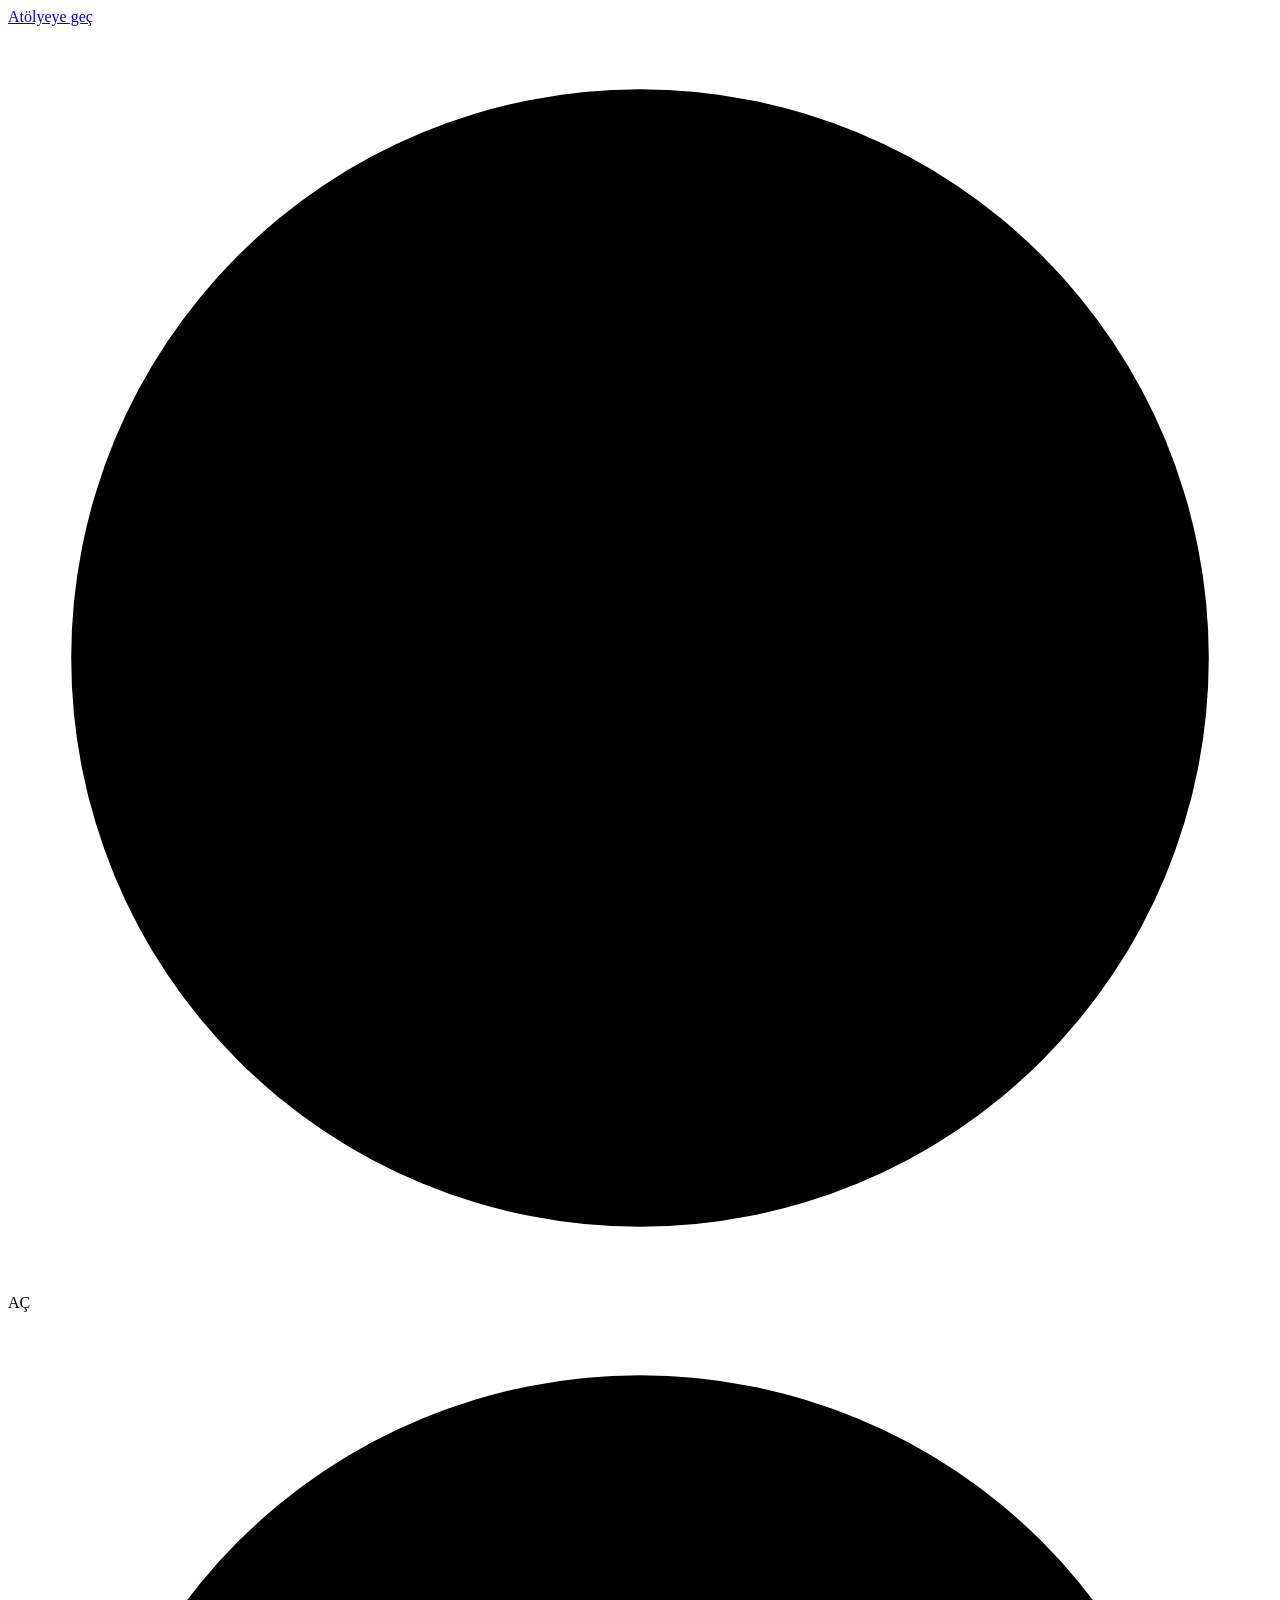
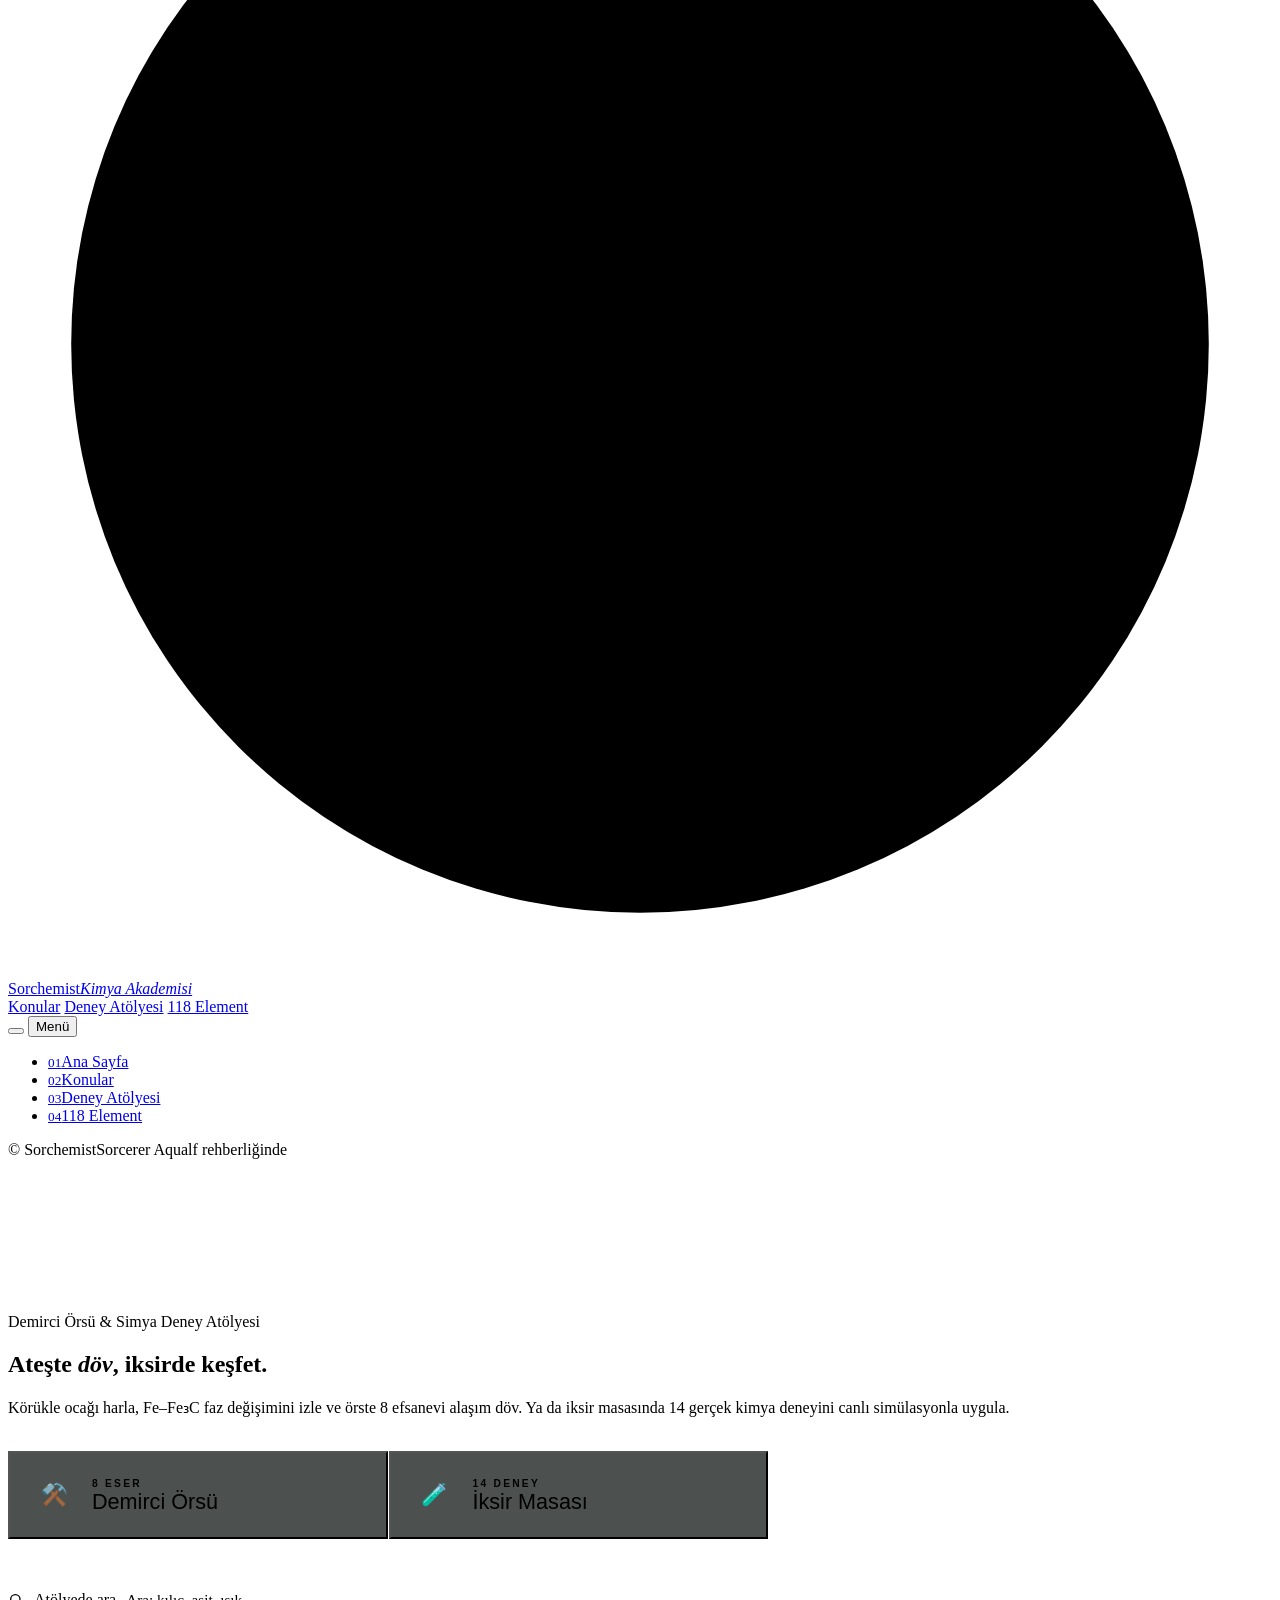
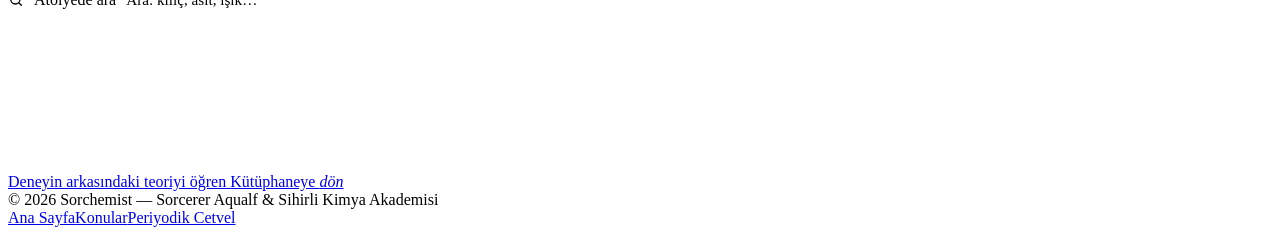
==== deneyler.html @ 9380e12f "Sinematik yeni tasarım: sayfalar ve README" ====
<!DOCTYPE html>
<html lang="tr">
<head>
  <meta charset="UTF-8">
  <meta name="viewport" content="width=device-width, initial-scale=1.0, viewport-fit=cover">
  <title>Demirci Örsü & Simya Deney Atölyesi | Sorchemist</title>
  <meta name="description" content="Körükle ocağı harla, örste 8 efsanevi alaşım döv ve simya iksir masasında 14 gerçek kimya deneyini canlı simülasyonla uygula. Sorcerer Aqualf rehberliğinde.">
  <link rel="canonical" href="https://www.sorchemist.com/deneyler.html">
  <meta name="theme-color" content="#070d0b">
  <meta property="og:type" content="website">
  <meta property="og:locale" content="tr_TR">
  <meta property="og:site_name" content="Sorchemist">
  <meta property="og:title" content="Demirci Örsü & Simya Deney Atölyesi | Sorchemist">
  <meta property="og:description" content="8 alaşım reçetesi ve 14 gerçek kimya deneyi, canlı simülasyonla.">
  <meta property="og:url" content="https://www.sorchemist.com/deneyler.html">
  <meta property="og:image" content="https://www.sorchemist.com/Aqualf1.jpg">
  <meta name="twitter:card" content="summary_large_image">
  <link rel="icon" href="data:image/svg+xml,<svg xmlns='http://www.w3.org/2000/svg' viewBox='0 0 100 100'><circle cx='50' cy='50' r='44' fill='none' stroke='%23f6c86a' stroke-width='6'/><path d='M50 14 L84 70 H16 Z' fill='none' stroke='%23f6c86a' stroke-width='6'/><circle cx='50' cy='52' r='9' fill='%23f6c86a'/></svg>">
  <link rel="preconnect" href="https://fonts.googleapis.com">
  <link rel="preconnect" href="https://fonts.gstatic.com" crossorigin>
  <link href="https://fonts.googleapis.com/css2?family=Cinzel:wght@500;600;700;800&family=Cormorant+Garamond:ital,wght@0,400;0,500;0,600;1,400;1,500&family=Plus+Jakarta+Sans:wght@400;500;600;700;800&family=JetBrains+Mono:wght@500;600&display=swap" rel="stylesheet">
  <link rel="stylesheet" href="assets/sorchemist.css">
  <style>
    /* ---------- İstasyon seçimi ---------- */
    .stations { display: grid; grid-template-columns: 1fr 1fr; gap: 1px; margin-top: 34px; max-width: 760px; background: var(--line); border: 1px solid var(--line); }
    .station-btn { --accent: var(--ember); display: grid; grid-template-columns: 48px 1fr; gap: 14px; align-items: center; text-align: left; padding: 18px 20px; background: rgba(7,13,11,.72); backdrop-filter: blur(6px); transition: background .4s; }
    .station-btn .ic { width: 48px; height: 48px; border-radius: 50%; display: grid; place-items: center; font-size: 1.35rem; border: 1px solid var(--line-2); transition: border-color .4s, box-shadow .4s; }
    .station-btn b { display: block; font-family: var(--ff-serif); font-weight: 500; font-size: 1.35rem; line-height: 1.1; }
    .station-btn span.sub { font-size: .64rem; font-weight: 700; letter-spacing: .22em; text-transform: uppercase; color: var(--ink-3); }
    .station-btn:hover { background: rgba(20,28,24,.85); }
    .station-btn[aria-selected="true"] { background: color-mix(in srgb, var(--accent) 14%, rgba(7,13,11,.85)); }
    .station-btn[aria-selected="true"] .ic { border-color: var(--accent); box-shadow: 0 0 24px -4px var(--accent); }

    /* ---------- Atölye düzeni ---------- */
    .work { display: grid; grid-template-columns: 320px 1fr; gap: clamp(24px, 3.4vw, 56px); align-items: start; padding-top: 40px; padding-bottom: clamp(80px, 10vw, 140px); }
    .w-side { position: sticky; top: 96px; max-height: calc(100vh - 120px); display: flex; flex-direction: column; }
    .side-search { display: flex; align-items: center; gap: 10px; border-bottom: 1px solid var(--line-2); margin-bottom: 16px; }
    .side-search:focus-within { border-color: var(--gold); }
    .side-search svg { width: 16px; height: 16px; color: var(--gold); flex: none; }
    .side-search input { flex: 1; min-width: 0; background: transparent; border: 0; padding: 12px 0; color: var(--ink-1); font: inherit; font-size: .95rem; }
    .side-search input::placeholder { color: var(--ink-3); }
    .side-search input:focus { outline: none; }
    .side-head { display: flex; justify-content: space-between; align-items: baseline; margin-bottom: 8px; }
    .item-list { list-style: none; margin: 0; padding: 0 6px 0 0; overflow-y: auto; scrollbar-width: thin; scrollbar-color: #3a2a20 transparent; }
    .item-btn { --accent: var(--ember); width: 100%; display: grid; grid-template-columns: 34px 1fr; gap: 12px; text-align: left; padding: 13px 8px 13px 4px; border-bottom: 1px solid var(--line); transition: padding .4s var(--ease), background .3s; }
    .item-btn .ic { font-size: 1.25rem; line-height: 1.3; text-align: center; }
    .item-btn .tt { display: block; font-weight: 600; font-size: .9rem; line-height: 1.35; color: var(--ink-2); transition: color .3s; }
    .item-btn .st { display: block; margin-top: 3px; font-size: .74rem; line-height: 1.4; color: var(--ink-3); }
    .item-btn .gr { font-family: var(--ff-mono); font-size: .64rem; color: var(--accent); letter-spacing: .08em; }
    .item-btn:hover { padding-left: 12px; }
    .item-btn:hover .tt { color: var(--ink-1); }
    .item-btn[aria-current="true"] { padding-left: 12px; background: linear-gradient(90deg, color-mix(in srgb, var(--accent) 13%, transparent), transparent); box-shadow: inset 2px 0 0 var(--accent); }
    .item-btn[aria-current="true"] .tt { color: var(--ink-1); }
    .empty { color: var(--ink-3); font-size: .9rem; padding: 14px 4px; }

    /* ---------- Sahne ---------- */
    .stage { --accent: var(--ember); min-width: 0; }
    .stage.swap > * { animation: stageIn .8s var(--ease) both; }
    .stage.swap > *:nth-child(2) { animation-delay: .06s; } .stage.swap > *:nth-child(3) { animation-delay: .12s; }
    @keyframes stageIn { from { opacity: 0; transform: translateY(20px); } to { opacity: 1; transform: none; } }
    .s-head { display: flex; flex-wrap: wrap; justify-content: space-between; align-items: end; gap: 16px 24px; padding-bottom: 20px; border-bottom: 1px solid var(--line); }
    .s-head h2 { font-family: var(--ff-serif); font-weight: 500; font-size: clamp(1.9rem, 3.4vw, 2.9rem); line-height: 1.04; margin: 8px 0 0; }
    .s-head p { margin: 8px 0 0; color: var(--ink-2); font-size: .95rem; }
    .gauges { display: flex; flex-wrap: wrap; gap: 8px; }
    .gauge { padding: 8px 12px; border: 1px solid var(--line); font-family: var(--ff-mono); font-size: .76rem; color: var(--ink-2); white-space: nowrap; }
    .gauge b { color: var(--ink-1); font-weight: 600; }
    .gauge.hot { border-color: rgba(251,146,60,.5); color: #fed7aa; }
    .canvas-wrap { position: relative; margin-top: 22px; border: 1px solid var(--line); background: #060a08; overflow: hidden; }
    .canvas-wrap canvas { display: block; width: 100%; height: auto; touch-action: manipulation; }
    .canvas-hint { position: absolute; left: 14px; bottom: 12px; font-size: .62rem; font-weight: 700; letter-spacing: .2em; text-transform: uppercase; color: rgba(243,234,214,.45); pointer-events: none; }
    .kbd { display: inline-block; min-width: 20px; padding: 1px 6px; margin: 0 2px; border: 1px solid rgba(243,234,214,.3); font-family: var(--ff-mono); font-size: .62rem; text-align: center; }
    .progress { margin-top: 16px; }
    .progress-top { display: flex; justify-content: space-between; gap: 16px; font-size: .9rem; color: var(--ink-2); }
    .progress-top .msg.warn { color: #fdba74; } .progress-top .msg.ok { color: #86efac; }
    .progress-top b { font-family: var(--ff-mono); color: var(--ink-1); }
    .bar { position: relative; height: 3px; margin-top: 10px; background: var(--line); overflow: hidden; }
    .bar i { position: absolute; inset: 0 auto 0 0; width: 0; background: linear-gradient(90deg, #b45309, #fb923c, #fde68a); box-shadow: 0 0 12px #fb923c; transition: width .4s var(--ease); }
    .controls { display: grid; grid-template-columns: repeat(4, 1fr); gap: 10px; margin-top: 20px; }
    .controls .btn { padding: 15px 12px; }
    .ctrl-btn { --c: var(--ember); }
    .sliders { display: grid; grid-template-columns: repeat(3, 1fr); gap: 18px 28px; margin-top: 20px; padding: 18px 20px; border: 1px solid var(--line); }
    .slider-top { display: flex; justify-content: space-between; font-size: .72rem; font-weight: 700; letter-spacing: .14em; text-transform: uppercase; color: var(--ink-3); margin-bottom: 6px; }
    .slider-top b { font-family: var(--ff-mono); letter-spacing: 0; color: var(--ink-1); }
    .lab-actions { display: flex; flex-wrap: wrap; gap: 8px; }

    /* ---------- Bilgi paneli ---------- */
    .info { display: grid; grid-template-columns: 1.25fr .75fr; gap: 20px; margin-top: 28px; }
    .info-main { padding: clamp(22px, 3vw, 34px); }
    .info-main .formula { color: #fde9b8; background: #1c1209; border-color: rgba(160,106,53,.5); }
    .info-main h3 { margin: 22px 0 6px; font-size: .7rem; font-weight: 800; letter-spacing: .22em; text-transform: uppercase; color: #8a4b13; }
    .info-main p { margin: 0; line-height: 1.7; }
    .info-side { display: flex; flex-direction: column; gap: 14px; }
    .specs { margin: 0; padding: 20px; border: 1px solid var(--line); display: grid; gap: 12px; font-size: .86rem; }
    .specs div { display: grid; gap: 2px; padding-bottom: 10px; border-bottom: 1px dashed var(--line); }
    .specs div:last-child { border-bottom: 0; padding-bottom: 0; }
    .specs dt { font-size: .62rem; font-weight: 700; letter-spacing: .2em; text-transform: uppercase; color: var(--ink-3); }
    .specs dd { margin: 0; color: var(--ink-1); }
    .aqualf-say { display: grid; grid-template-columns: 52px 1fr; gap: 14px; padding: 18px; border: 1px solid rgba(125,211,252,.35); background: linear-gradient(135deg, rgba(14,70,90,.35), rgba(7,13,11,.4)); }
    .aqualf-say img { width: 52px; height: 52px; border-radius: 50%; object-fit: cover; border: 1px solid var(--sky); background: #0f2a33; }
    .aqualf-say .label { color: var(--sky); }
    .aqualf-say p { margin: 6px 0 0; font-family: var(--ff-serif); font-size: 1.12rem; line-height: 1.4; }
    .safety { padding: 16px 18px; border: 1px solid rgba(248,113,113,.35); background: rgba(127,29,29,.12); font-size: .86rem; color: #fecaca; }
    .safety b { display: block; font-size: .62rem; letter-spacing: .2em; text-transform: uppercase; color: #fca5a5; margin-bottom: 4px; }
    .unit-link { display: flex; justify-content: space-between; align-items: center; gap: 12px; padding: 16px 18px; border: 1px solid var(--line); font-size: .86rem; transition: border-color .3s; }
    .unit-link:hover { border-color: var(--gold); }

    @media (max-width: 1100px) {
      .work { grid-template-columns: 1fr; padding-top: 24px; }
      .w-side { position: static; max-height: none; }
      .item-list { max-height: 340px; }
      .info { grid-template-columns: 1fr; }
    }
    @media (max-width: 680px) {
      .stations { grid-template-columns: 1fr; }
      .controls { grid-template-columns: 1fr 1fr; }
      .sliders { grid-template-columns: 1fr; }
      .canvas-hint { display: none; }
    }
  </style>
</head>
<body>
  <a href="#atolye" class="skip-link">Atölyeye geç</a>
  <div class="curtain" aria-hidden="true"><svg viewBox="0 0 40 40"><circle cx="20" cy="20" r="18"/><path d="M20 5 L34 29 H6 Z"/></svg></div>
  <div class="cursor" aria-hidden="true"><span>AÇ</span></div>
  <div class="cursor-dot" aria-hidden="true"></div>

  <header class="topbar" id="topbar">
    <a href="index.html" class="brand" aria-label="Sorchemist ana sayfa" data-magnetic>
      <svg viewBox="0 0 40 40" aria-hidden="true"><circle cx="20" cy="20" r="18"/><path d="M20 5 L34 29 H6 Z"/><circle class="dot" cx="20" cy="21" r="3"/></svg>
      <span class="brand-txt">Sorchemist<em>Kimya Akademisi</em></span>
    </a>
    <nav class="top-nav" aria-label="Hızlı bağlantılar">
      <a href="konular.html">Konular</a>
      <a href="deneyler.html" aria-current="page">Deney Atölyesi</a>
      <a href="index.html#periyodik-tablo">118 Element</a>
    </nav>
    <div class="top-actions">
      <button class="sound-btn" id="sound-btn" type="button" aria-pressed="false" aria-label="Ortam sesini aç" data-magnetic><span class="bars" aria-hidden="true"><i></i><i></i><i></i><i></i></span></button>
      <button class="menu-btn" id="menu-btn" type="button" aria-expanded="false" aria-controls="menu" data-magnetic>Menü</button>
    </div>
  </header>

  <nav class="menu" id="menu" aria-label="Ana menü">
    <ul>
      <li><a href="index.html"><small>01</small>Ana Sayfa</a></li>
      <li><a href="konular.html"><small>02</small>Konular</a></li>
      <li><a href="deneyler.html" aria-current="page"><small>03</small>Deney Atölyesi</a></li>
      <li><a href="index.html#periyodik-tablo"><small>04</small>118 Element</a></li>
    </ul>
    <div class="menu-foot"><span>© Sorchemist</span><span>Sorcerer Aqualf rehberliğinde</span></div>
  </nav>

  <main>
    <section class="page-hero" aria-label="Deney Atölyesi">
      <canvas id="scene" aria-hidden="true"></canvas>
      <div class="scene-fallback" aria-hidden="true"></div>
      <div class="shade"></div>
      <div class="inner">
        <div class="wrap" id="hero-content">
          <span class="label gold">Demirci Örsü &amp; Simya Deney Atölyesi</span>
          <h1 class="h1">
            <span class="line"><span>Ateşte <em>döv</em>,</span></span>
            <span class="line"><span>iksirde keşfet.</span></span>
          </h1>
          <p class="hero-sub">Körükle ocağı harla, Fe–Fe₃C faz değişimini izle ve örste 8 efsanevi alaşım döv. Ya da iksir masasında 14 gerçek kimya deneyini canlı simülasyonla uygula.</p>
          <div class="hero-tools">
            <div class="stations" role="tablist" aria-label="İstasyon seç">
              <button class="station-btn" id="st-forge" role="tab" type="button" style="--accent:#fb923c" aria-controls="atolye"><span class="ic" aria-hidden="true">⚒️</span><span><span class="sub">8 eser</span><b>Demirci Örsü</b></span></button>
              <button class="station-btn" id="st-lab" role="tab" type="button" style="--accent:#38bdf8" aria-controls="atolye"><span class="ic" aria-hidden="true">🧪</span><span><span class="sub">14 deney</span><b>İksir Masası</b></span></button>
            </div>
          </div>
        </div>
      </div>
    </section>

    <div class="wrap work" id="atolye">
      <aside class="w-side" aria-label="Liste">
        <label class="side-search">
          <svg viewBox="0 0 24 24" fill="none" stroke="currentColor" stroke-width="2" stroke-linecap="round" aria-hidden="true"><circle cx="11" cy="11" r="7"/><path d="m20 20-3.5-3.5"/></svg>
          <span class="sr-only">Atölyede ara</span>
          <input type="search" id="item-search" placeholder="Ara: kılıç, asit, ışık…" autocomplete="off">
        </label>
        <div class="side-head"><span class="label gold" id="list-title"></span><span class="label" id="list-count"></span></div>
        <ul class="item-list" id="item-list"></ul>
      </aside>
      <section class="stage" id="stage" aria-live="polite"></section>
    </div>
  </main>

  <footer class="footer">
    <div class="wrap">
      <a href="konular.html" class="footer-cta" data-cursor="AÇ">
        <span class="label gold">Deneyin arkasındaki teoriyi öğren</span>
        <span class="big-link">Kütüphaneye <em>dön</em></span>
      </a>
      <div class="footer-row">
        <span>© <span id="year">2026</span> Sorchemist — Sorcerer Aqualf &amp; Sihirli Kimya Akademisi</span>
        <nav aria-label="Alt menü"><a href="index.html">Ana Sayfa</a><a href="konular.html">Konular</a><a href="index.html#periyodik-tablo">Periyodik Cetvel</a></nav>
      </div>
    </div>
  </footer>

  <script src="assets/sorchemist.js"></script>
  <script src="assets/scene.js"></script>
  <script src="data/deneyler.js"></script>
  <script>
  (() => {
    "use strict";
    const { $, $$, chem, escapeHTML: esc, trLower, Sound, clamp, lerp } = SC;
    const FORGE = window.SC_FORGE, LAB = window.SC_LAB;
    const TAU = Math.PI * 2;

    SC.createScene($("#scene"), { mode: "forge", autoReveal: true, startTime: 80 });
    SC.heroParallax($("#hero-content"));
    setTimeout(() => document.body.classList.add("entered"), 200);

    /* ======================= DURUM ======================= */
    const S = {
      station: "forge", forgeIdx: 0, labIdx: 0, query: "",
      // örs
      temp: 750, strikes: 0, quenched: false, warn: "", warnType: "", hammer: -.45, bellows: 1, shake: 0,
      sparks: [], embers: [], steam: [],
      // laboratuvar
      ml: 38, rpm: 600, labTemp: 25, catalyst: true, drops: [], bubbles: [], mols: [], flashes: [], particles: [], stirAngle: 0, sodiumX: 245, sodiumV: 2.4,
      time: 0
    };
    const ADDITIVE = { "forge-damascus": ["C", "#1f2937", "i"], "forge-stainless": ["Cr", "#a5b4fc", "s"], "forge-bronze": ["Sn", "#cbd5e1", "s"], "forge-thermite": ["Al₂O₃", "#e5e7eb", "i"], "forge-titanium": ["V", "#c4b5fd", "s"], "forge-alchemist-brass": ["Zn", "#94a3b8", "s"], "forge-meteorite": ["Ni", "#86efac", "s"], "forge-case-hardened": ["C", "#1f2937", "i"] };
    const QUENCH = { water: ["#38bdf8", "Suya daldır"], oil: ["#d97706", "Yağa daldır"], air: ["#94a3b8", "Havada soğut"] };

    /* ======================= LİSTE ======================= */
    function renderList() {
      const list = $("#item-list"), q = trLower(S.query);
      const forge = S.station === "forge";
      const src = forge ? FORGE : LAB;
      $("#list-title").textContent = forge ? "Alaşım reçeteleri" : "Kimya deneyleri";
      const items = src.map((it, i) => ({ it, i })).filter(({ it }) => !q || trLower(JSON.stringify(it)).includes(q));
      $("#list-count").textContent = items.length + (forge ? " eser" : " deney");
      list.innerHTML = items.length ? "" : '<li class="empty">“' + esc(S.query) + '” için sonuç yok.</li>';
      items.forEach(({ it, i }) => {
        const li = document.createElement("li"), b = document.createElement("button");
        b.type = "button"; b.className = "item-btn"; b.dataset.spot = ""; b.dataset.nosound = "";
        b.style.setProperty("--accent", forge ? "#fb923c" : it.glowHex);
        if (i === (forge ? S.forgeIdx : S.labIdx)) b.setAttribute("aria-current", "true");
        b.innerHTML = forge
          ? '<span class="ic" aria-hidden="true">' + it.artifactIcon + '</span><span><span class="tt">' + chem(it.name) + '</span><span class="st">' + chem(it.primaryMetal + " + " + it.additive) + '</span><span class="gr">' + it.optimalTempC + "°C · " + it.hardnessHRC + " HRC</span></span>"
          : '<span class="ic" aria-hidden="true" style="color:' + it.glowHex + '">●</span><span><span class="tt">' + chem(it.title.replace(/^\d+\.\s*/, "")) + '</span><span class="st">' + chem(it.subtitle) + '</span><span class="gr">' + it.grade + ". sınıf · " + esc(it.categoryLabel.replace(/\s*\(.*\)$/, "")) + "</span></span>";
        b.addEventListener("click", () => { select(S.station, i, true); if (innerWidth <= 1100) $("#stage").scrollIntoView({ behavior: "smooth" }); });
        li.appendChild(b); list.appendChild(li);
      });
    }

    /* ======================= SEÇİM ======================= */
    let canvas = null, ctx = null, W = 860, H = 400;
    function select(station, idx, push) {
      S.station = station;
      if (station === "forge") { S.forgeIdx = idx; resetForge(); } else { S.labIdx = idx; resetLab(); }
      $$(".station-btn").forEach((b) => b.setAttribute("aria-selected", String(b.id === "st-" + station)));
      renderList(); renderStage();
      const id = (station === "forge" ? FORGE[idx] : LAB[idx]).id;
      const url = new URL(location.href); url.searchParams.set("deney", id);
      history[push ? "pushState" : "replaceState"]({ station, idx }, "", url);
    }
    addEventListener("popstate", (e) => { if (e.state) select(e.state.station, e.state.idx); });

    function resetForge() { Object.assign(S, { temp: 750, strikes: 0, quenched: false, warn: "", warnType: "", sparks: [], embers: [], steam: [] }); }
    function resetLab() {
      Object.assign(S, { ml: 38, drops: [], bubbles: [], flashes: [], particles: [], sodiumX: 245 });
      const e = LAB[S.labIdx];
      S.mols = Array.from({ length: 18 }, (_, i) => ({ x: 545 + Math.random() * 280, y: 56 + Math.random() * 100, vx: (Math.random() - .5) * 2.2, vy: (Math.random() - .5) * 2.2, done: false, c: i % 2 ? "#38bdf8" : e.liquidColorStart }));
    }

    /* ======================= SAHNE HTML ======================= */
    function renderStage() {
      const st = $("#stage");
      st.classList.remove("swap"); void st.offsetWidth; st.classList.add("swap");
      if (S.station === "forge") {
        const r = FORGE[S.forgeIdx], q = QUENCH[r.quenchMedium] || QUENCH.water, add = ADDITIVE[r.id] || ["X", "#999", "i"];
        st.style.setProperty("--accent", "#fb923c");
        st.innerHTML =
          '<div class="s-head"><div><span class="label gold">Demirci Örsü · ' + r.gradeLink + '. sınıf bağlantısı</span><h2>' + r.artifactIcon + " " + chem(r.name) + "</h2><p>" + chem(r.subtitle) + "</p></div>" +
          '<div class="gauges"><span class="gauge" id="g-temp">🔥 <b>750°C</b> / ' + r.optimalTempC + '°C</span><span class="gauge" id="g-str">🔨 <b>0</b> / ' + r.requiredStrikes + '</span><span class="gauge">💎 <b>' + r.hardnessHRC + "</b> HRC</span></div></div>" +
          '<div class="canvas-wrap"><canvas id="sim" width="860" height="400" data-cursor="VUR" aria-label="Demirci ocağı simülasyonu: tıklayarak çekiç vurun"></canvas><span class="canvas-hint"><span class="kbd">B</span> körük · <span class="kbd">H</span> çekiç · <span class="kbd">Q</span> su ver · <span class="kbd">R</span> sıfırla</span></div>' +
          '<div class="progress"><div class="progress-top"><span class="msg" id="f-msg"></span><b id="f-pct">0%</b></div><div class="bar"><i id="f-bar"></i></div></div>' +
          '<div class="controls"><button class="btn btn-gold" id="b-bellows" type="button" data-magnetic=".5">🌬️ Körükle</button><button class="btn" id="b-hammer" type="button" data-magnetic=".5">⚒️ Çekiç vur</button><button class="btn" id="b-quench" type="button" data-magnetic=".5">💧 ' + q[1] + '</button><button class="btn" id="b-reset" type="button" data-magnetic=".5">↺ Sıfırla</button></div>' +
          '<div class="info"><div class="info-main parchment"><div class="formula">⚗️ ' + chem(r.equation) + "</div><h3>Metalürji sırrı</h3><p>" + chem(r.parchmentLore) + "</p><h3>Kimyasal açıklama</h3><p>" + chem(r.chemistryExplanation) + "</p></div>" +
          '<div class="info-side"><dl class="specs"><div><dt>Ana metal</dt><dd>' + chem(r.primaryMetal) + "</dd></div><div><dt>Katkı</dt><dd>" + chem(r.additive) + "</dd></div><div><dt>Kristal yapı</dt><dd>" + chem(r.crystalStructure) + "</dd></div><div><dt>Su verme</dt><dd>" + chem(r.quenchLabel) + "</dd></div></dl>" +
          aqualf(r.aqualfReaction) + '<a class="unit-link" href="konular.html?sinif=' + r.gradeLink + '" data-cursor="AÇ"><span>' + r.gradeLink + ". sınıf konularına git</span><span>→</span></a></div></div>";
        $("#b-bellows").addEventListener("click", bellows);
        $("#b-hammer").addEventListener("click", hammer);
        $("#b-quench").addEventListener("click", quench);
        $("#b-reset").addEventListener("click", () => { resetForge(); updateForgeUI(); Sound.tick(); });
      } else {
        const e = LAB[S.labIdx];
        st.style.setProperty("--accent", e.glowHex);
        st.innerHTML =
          '<div class="s-head"><div><span class="label" style="color:' + e.glowHex + '">' + esc(e.categoryLabel) + " · " + e.grade + ". sınıf</span><h2>" + chem(e.title.replace(/^\d+\.\s*/, "")) + "</h2><p>" + chem(e.subtitle) + "</p></div>" +
          '<div class="lab-actions"><button class="btn btn-gold btn-sm" id="b-drop" type="button" data-magnetic=".5">💧 Damlat +8 mL</button><button class="btn btn-sm ctrl-btn" id="b-cat" type="button" style="--c:#34d399" aria-pressed="' + S.catalyst + '">⚡ Katalizör</button><button class="btn btn-sm ctrl-btn" id="b-heat" type="button" style="--c:#fb923c" aria-pressed="' + (S.labTemp > 25) + '">🔥 Bunsen</button></div></div>' +
          '<div class="canvas-wrap"><canvas id="sim" width="860" height="400" data-cursor="DAMLAT" aria-label="Deney simülasyonu: tıklayarak reaktif damlatın"></canvas><span class="canvas-hint"><span class="kbd">D</span> damlat · <span class="kbd">C</span> katalizör · fareyle sıvıyı eğ</span></div>' +
          '<div class="sliders">' + slider("ml", "Büret hacmi", 0, 50, 1, S.ml, " mL", "#38bdf8") + slider("rpm", "Karıştırıcı", 0, 1200, 100, S.rpm, " RPM", "#34d399") + slider("temp", "Bunsen sıcaklığı", 25, 100, 5, S.labTemp, "°C", "#fb923c") + "</div>" +
          '<div class="info"><div class="info-main parchment"><div class="formula">⚗️ ' + chem(e.formula) + "</div><h3>Bilimsel gözlem</h3><p>" + chem(e.observation) + "</p><h3>Gerçek hayat senaryosu</h3><p>" + chem(e.realLifeScenario) + "</p></div>" +
          '<div class="info-side"><dl class="specs"><div><dt>Reaktif A</dt><dd>' + chem(e.reagentA) + "</dd></div><div><dt>Reaktif B</dt><dd>" + chem(e.reagentB) + "</dd></div><div><dt>Koşul / katalizör</dt><dd>" + chem(e.catalystOrCondition) + "</dd></div><div><dt>Entalpi</dt><dd>" + chem(e.deltaH) + "</dd></div><div><dt>pH</dt><dd>" + chem(e.pHResult) + "</dd></div></dl>" +
          '<div class="safety"><b>🛡️ Güvenlik notu</b>' + chem(e.safetyNote) + "</div>" + aqualf(e.aqualfSpeech) +
          '<a class="unit-link" href="konular.html?sinif=' + e.grade + '" data-cursor="AÇ"><span>' + e.grade + ". sınıf konularına git</span><span>→</span></a></div></div>";
        $("#b-drop").addEventListener("click", drop);
        $("#b-cat").addEventListener("click", toggleCat);
        $("#b-heat").addEventListener("click", () => { setLabTemp(S.labTemp > 25 ? 25 : 85); });
        bindSlider("ml", (v) => (S.ml = v), " mL");
        bindSlider("rpm", (v) => (S.rpm = v), " RPM");
        bindSlider("temp", (v) => { S.labTemp = v; $("#b-heat").setAttribute("aria-pressed", String(v > 25)); }, "°C");
      }
      setupCanvas();
      if (S.station === "forge") updateForgeUI();
    }
    const aqualf = (txt) => '<div class="aqualf-say"><img src="Aqualf1.jpg" alt="" onerror="this.onerror=null;this.src=\'/assets/aistudio/Aqualf1_88586255.jpg\';"><div><span class="label">💧 Sorcerer Aqualf</span><p>“' + chem(txt) + '”</p></div></div>';
    const slider = (id, label, min, max, step, val, unit, c) =>
      '<label style="--c:' + c + '"><span class="slider-top"><span>' + label + '</span><b id="v-' + id + '">' + val + unit + '</b></span><input type="range" id="s-' + id + '" min="' + min + '" max="' + max + '" step="' + step + '" value="' + val + '" style="--p:' + ((val - min) / (max - min)) * 100 + '%"></label>';
    function bindSlider(id, set, unit) {
      const s = $("#s-" + id);
      s.addEventListener("input", () => { const v = Number(s.value); set(v); syncSlider(id, v, unit); });
    }
    function syncSlider(id, v, unit) {
      const s = $("#s-" + id); if (!s) return;
      s.value = v; s.style.setProperty("--p", ((v - s.min) / (s.max - s.min)) * 100 + "%");
      $("#v-" + id).textContent = v + unit;
    }
    function setLabTemp(v) { S.labTemp = v; syncSlider("temp", v, "°C"); $("#b-heat").setAttribute("aria-pressed", String(v > 25)); Sound.noise({ vol: .1, dur: .4, freq: 500 }); }
    function toggleCat() { S.catalyst = !S.catalyst; $("#b-cat").setAttribute("aria-pressed", String(S.catalyst)); Sound.chime(S.catalyst ? 988 : 659, .03, .8); }

    /* ======================= CANVAS ======================= */
    function setupCanvas() {
      canvas = $("#sim"); ctx = canvas.getContext("2d");
      const fit = () => {
        const dpr = Math.min(devicePixelRatio || 1, 2);
        const cw = canvas.clientWidth || W;
        canvas.width = Math.round(cw * dpr); canvas.height = Math.round(cw * H / W * dpr);
        ctx.setTransform(canvas.width / W, 0, 0, canvas.width / W, 0, 0);
      };
      fit();
      if (window.ResizeObserver) new ResizeObserver(fit).observe(canvas);
      canvas.addEventListener("pointerdown", (e) => { e.preventDefault(); S.station === "forge" ? hammer() : drop(); });
    }
    // Canvas üzerindeki fare (mantıksal koordinat)
    const cm = { x: -1, y: -1, in: false };
    addEventListener("pointermove", (e) => {
      if (!canvas) return; const r = canvas.getBoundingClientRect();
      cm.in = e.clientX >= r.left && e.clientX <= r.right && e.clientY >= r.top && e.clientY <= r.bottom;
      cm.x = (e.clientX - r.left) / r.width * W; cm.y = (e.clientY - r.top) / r.height * H;
    }, { passive: true });

    /* ======================= ÖRS MANTIĞI ======================= */
    const fr = () => FORGE[S.forgeIdx];
    const maxTemp = () => fr().optimalTempC + 300;
    function setWarn(msg, type) { S.warn = msg; S.warnType = type || ""; }
    function bellows() {
      S.bellows = .62; S.temp = Math.min(maxTemp(), S.temp + 180); setWarn("");
      for (let i = 0; i < 26; i++) S.embers.push({ x: 150 + (Math.random() - .5) * 70, y: 268, vx: (Math.random() - .5) * 1.6, vy: -1.5 - Math.random() * 2.5, life: 0, max: 60 + Math.random() * 40 });
      if (S.temp >= maxTemp() - 10) setWarn("Ocak sınırda! Daha fazla körük metali yakabilir.", "warn");
      Sound.whoosh(); updateForgeUI();
    }
    function hammer() {
      const r = fr();
      if (S.quenched) { setWarn("Eser tamamlandı. Yeniden dövmek için ocağı sıfırla.", "ok"); updateForgeUI(); return; }
      if (S.temp < r.optimalTempC - 150) { setWarn("Metal çok soğuk! Önce körükle (en az " + (r.optimalTempC - 150) + "°C).", "warn"); S.shake = 4; Sound.fail(); updateForgeUI(); return; }
      S.hammer = .28; S.shake = 7; setWarn("");
      S.strikes = Math.min(r.requiredStrikes, S.strikes + 1);
      for (let i = 0; i < 44; i++) { const a = -Math.PI + Math.random() * Math.PI, sp = 3 + Math.random() * 8; S.sparks.push({ x: 405, y: 236, px: 405, py: 236, vx: Math.cos(a) * sp, vy: Math.sin(a) * sp - 2, life: 0, max: 30 + Math.random() * 25, c: Math.random() < .5 ? "#fef08a" : "#fb923c" }); }
      if (S.strikes === r.requiredStrikes) setWarn("Dövme tamam! Şimdi su ver ve kristal yapıyı kilitle.", "ok");
      Sound.clang(); updateForgeUI();
    }
    function quench() {
      const r = fr();
      if (S.quenched) return;
      if (S.strikes < r.requiredStrikes) { setWarn("Önce dövmeyi tamamla: " + S.strikes + " / " + r.requiredStrikes + " çekiç darbesi.", "warn"); Sound.fail(); updateForgeUI(); return; }
      if (S.temp < r.optimalTempC * .6) { setWarn("Metal su vermek için fazla soğudu. Körükle ve tekrar dene.", "warn"); Sound.fail(); updateForgeUI(); return; }
      S.quenched = true; S.temp = 65; setWarn("✦ Eser tamamlandı! " + r.crystalStructure.split("(")[0].trim() + " yapısı kilitlendi.", "ok");
      for (let i = 0; i < 46; i++) S.steam.push({ x: 560 + (Math.random() - .5) * 50, y: 300, vx: (Math.random() - .5) * 1.2, vy: -1 - Math.random() * 1.8, life: 0, max: 70 + Math.random() * 40, s: 8 + Math.random() * 10 });
      Sound.hiss(); setTimeout(() => Sound.success(), 500); updateForgeUI();
    }
    function forgePct() {
      const r = fr();
      if (S.quenched) return 100;
      const t = clamp((S.temp - 25) / (r.optimalTempC - 25), 0, 1), s = clamp(S.strikes / r.requiredStrikes, 0, 1);
      return Math.min(95, Math.round(t * 45 + s * 45));
    }
    let lastUI = 0;
    function updateForgeUI() {
      if (S.station !== "forge" || !$("#f-msg")) return;
      const r = fr();
      const m = $("#f-msg");
      m.textContent = S.warn || "Körükle hedef sıcaklığa çıkar, örste " + r.requiredStrikes + " kez döv, sonra su ver.";
      m.className = "msg " + S.warnType;
      const p = forgePct(); $("#f-pct").textContent = p + "%"; $("#f-bar").style.width = p + "%";
      const gt = $("#g-temp"); gt.innerHTML = "🔥 <b>" + Math.round(S.temp) + "°C</b> / " + r.optimalTempC + "°C"; gt.classList.toggle("hot", S.temp >= r.optimalTempC - 150 && !S.quenched);
      $("#g-str").innerHTML = "🔨 <b>" + S.strikes + "</b> / " + r.requiredStrikes;
    }

    /* ======================= LAB MANTIĞI ======================= */
    const le = () => LAB[S.labIdx];
    function drop() {
      S.ml = Math.min(50, S.ml + 8); syncSlider("ml", S.ml, " mL");
      for (let i = 0; i < 5; i++) S.drops.push({ x: 245 + (Math.random() - .5) * 3, y: 176 + i * 9, vy: 2 + Math.random() });
      Sound.drip(); setTimeout(() => Sound.drip(), 120);
    }

    /* ======================= ÇİZİM YARDIMCILARI ======================= */
    function hexRgb(h) { const n = parseInt(String(h || "#38bdf8").replace("#", "").slice(0, 6), 16) || 0; return [(n >> 16) & 255, (n >> 8) & 255, n & 255]; }
    function mix(a, b, t) { const A = hexRgb(a), B = hexRgb(b), c = clamp(t, 0, 1); return "rgb(" + A.map((v, i) => Math.round(v + (B[i] - v) * c)).join(",") + ")"; }
    function rgba(h, a) { const c = hexRgb(h); return "rgba(" + c[0] + "," + c[1] + "," + c[2] + "," + a + ")"; }
    function glow(x, y, r, color, a) { const g = ctx.createRadialGradient(x, y, 0, x, y, r); g.addColorStop(0, rgba(color, a)); g.addColorStop(1, rgba(color, 0)); ctx.fillStyle = g; ctx.fillRect(x - r, y - r, r * 2, r * 2); }
    function label(t, x, y, c) { ctx.font = "600 10px 'Plus Jakarta Sans', sans-serif"; ctx.fillStyle = c || "rgba(243,234,214,.42)"; if ("letterSpacing" in ctx) ctx.letterSpacing = "2.5px"; ctx.fillText(t, x, y); if ("letterSpacing" in ctx) ctx.letterSpacing = "0px"; }
    function rr(x, y, w, h, r) { ctx.beginPath(); ctx.roundRect ? ctx.roundRect(x, y, w, h, r) : ctx.rect(x, y, w, h); }
    function heatColor(t) { // sıcaklığa göre kor rengi (K)
      if (t < 500) return mix("#3b3b3b", "#7f1d1d", t / 500);
      if (t < 800) return mix("#991b1b", "#ea580c", (t - 500) / 300);
      if (t < 1100) return mix("#ea580c", "#facc15", (t - 800) / 300);
      return mix("#facc15", "#fffbeb", clamp((t - 1100) / 400, 0, 1));
    }

    /* ======================= ÖRS ÇİZİMİ ======================= */
    function drawForge(dt) {
      const r = fr(), t = S.time, heat = clamp((S.temp - 200) / (r.optimalTempC - 200), 0, 1.2);
      // fizik
      S.hammer += (-.45 - S.hammer) * (1 - Math.pow(.0005, dt));
      S.bellows += (1 - S.bellows) * (1 - Math.pow(.002, dt));
      S.shake *= Math.pow(.001, dt);
      if (!S.quenched && S.temp > 25) { S.temp = Math.max(25, S.temp - dt * (S.temp > 900 ? 22 : 12)); if (performance.now() - lastUI > 250) { lastUI = performance.now(); updateForgeUI(); } }
      ctx.save();
      if (S.shake > .1) ctx.translate((Math.random() - .5) * S.shake, (Math.random() - .5) * S.shake);
      // arka plan
      let g = ctx.createLinearGradient(0, 0, 0, H); g.addColorStop(0, "#140b07"); g.addColorStop(1, "#060403"); ctx.fillStyle = g; ctx.fillRect(-10, -10, W + 20, H + 20);
      ctx.strokeStyle = "rgba(255,200,150,.035)"; ctx.lineWidth = 1;
      for (let y = 20; y < 340; y += 26) for (let x = (y / 26) % 2 ? 0 : 30; x < 620; x += 60) ctx.strokeRect(x, y, 60, 26);
      // ocağın oda ışığı
      ctx.globalCompositeOperation = "lighter";
      glow(150, 270, 320, "#fb923c", .10 + heat * .22 + Math.sin(t * 9) * .01);
      ctx.globalCompositeOperation = "source-over";
      // zemin
      g = ctx.createLinearGradient(0, 340, 0, H); g.addColorStop(0, "#24160d"); g.addColorStop(1, "#0d0805"); ctx.fillStyle = g; ctx.fillRect(-10, 340, W + 20, 70);
      ctx.fillStyle = "rgba(255,180,120,.06)"; ctx.fillRect(0, 340, W, 1);

      // --- Körük
      const bs = S.bellows;
      ctx.save(); ctx.translate(18, 300);
      ctx.fillStyle = "#3a2414"; rr(0, -4, 64, 8, 3); ctx.fill();
      ctx.fillStyle = "#5b3a22"; ctx.beginPath(); ctx.moveTo(4, 0); ctx.lineTo(60, -6 * bs); ctx.lineTo(60, 6 * bs); ctx.closePath();
      ctx.beginPath(); ctx.moveTo(6, -2); ctx.quadraticCurveTo(30, -22 * bs, 60, -4); ctx.lineTo(60, 4); ctx.quadraticCurveTo(30, 22 * bs, 6, 2); ctx.closePath(); ctx.fill();
      ctx.strokeStyle = "rgba(0,0,0,.4)"; for (let k = 1; k < 4; k++) { ctx.beginPath(); ctx.moveTo(6 + k * 13, -14 * bs + k); ctx.lineTo(6 + k * 13, 14 * bs - k); ctx.stroke(); }
      ctx.fillStyle = "#6b4a2e"; ctx.fillRect(60, -3, 22, 6);
      ctx.restore();
      label("KÖRÜK", 18, 336);

      // --- Taş ocak
      g = ctx.createLinearGradient(60, 0, 240, 0); g.addColorStop(0, "#2b2420"); g.addColorStop(.5, "#3a312b"); g.addColorStop(1, "#211b17");
      ctx.fillStyle = g; rr(70, 120, 170, 220, 10); ctx.fill();
      ctx.fillStyle = "#1c1714"; ctx.fillRect(122, 40, 66, 82); ctx.fillStyle = "#2a231f"; ctx.fillRect(116, 36, 78, 10);
      ctx.strokeStyle = "rgba(0,0,0,.35)"; for (let y = 140; y < 340; y += 24) { ctx.beginPath(); ctx.moveTo(72, y); ctx.lineTo(238, y); ctx.stroke(); }
      // ağız
      ctx.save(); ctx.beginPath(); ctx.moveTo(100, 330); ctx.lineTo(100, 262); ctx.arc(155, 262, 55, Math.PI, 0); ctx.lineTo(210, 330); ctx.closePath(); ctx.clip();
      g = ctx.createRadialGradient(155, 320, 5, 155, 300, 110); g.addColorStop(0, heatColor(400 + heat * 900)); g.addColorStop(.5, rgba("#7c2d12", .7 * Math.min(1, heat + .2))); g.addColorStop(1, "#0b0705"); ctx.fillStyle = g; ctx.fillRect(90, 200, 130, 140);
      ctx.globalCompositeOperation = "lighter";
      for (let k = 0; k < 6; k++) {
        const fx = 112 + k * 17, fh = (28 + heat * 70) * (0.7 + .3 * Math.sin(t * (8 + k) + k * 2)), fw = 15;
        g = ctx.createLinearGradient(0, 330, 0, 330 - fh); g.addColorStop(0, rgba("#fde68a", .9)); g.addColorStop(.4, rgba("#fb923c", .7)); g.addColorStop(1, rgba("#dc2626", 0));
        ctx.fillStyle = g; ctx.beginPath(); ctx.moveTo(fx - fw, 330); ctx.quadraticCurveTo(fx - fw * .6 + Math.sin(t * 6 + k) * 5, 330 - fh * .6, fx + Math.sin(t * 7 + k) * 6, 330 - fh); ctx.quadraticCurveTo(fx + fw * .6, 330 - fh * .5, fx + fw, 330); ctx.fill();
      }
      ctx.globalCompositeOperation = "source-over";
      for (let k = 0; k < 14; k++) { ctx.fillStyle = heatColor(300 + heat * 800 * (0.6 + .4 * Math.sin(t * 3 + k))); ctx.beginPath(); ctx.arc(104 + k * 7.6, 326 + (k % 3), 5, 0, TAU); ctx.fill(); }
      ctx.restore();
      ctx.strokeStyle = "#4a3f37"; ctx.lineWidth = 6; ctx.beginPath(); ctx.arc(155, 262, 58, Math.PI, 0); ctx.stroke(); ctx.lineWidth = 1;
      label("OCAK", 128, 112);

      // --- Termometre
      const tx = 262, ty = 120, th = 200, frac = clamp(S.temp / maxTemp(), 0, 1), opt = r.optimalTempC / maxTemp();
      ctx.fillStyle = "rgba(255,255,255,.05)"; rr(tx, ty, 10, th, 5); ctx.fill(); ctx.strokeStyle = "rgba(243,234,214,.25)"; ctx.stroke();
      g = ctx.createLinearGradient(0, ty + th, 0, ty); g.addColorStop(0, "#7f1d1d"); g.addColorStop(.6, "#f97316"); g.addColorStop(1, "#fef3c7");
      ctx.fillStyle = g; rr(tx + 2, ty + th - th * frac, 6, th * frac, 3); ctx.fill();
      const oy = ty + th - th * opt; ctx.strokeStyle = "#f6c86a"; ctx.setLineDash([3, 3]); ctx.beginPath(); ctx.moveTo(tx - 6, oy); ctx.lineTo(tx + 16, oy); ctx.stroke(); ctx.setLineDash([]);
      ctx.font = "600 10px 'JetBrains Mono', monospace"; ctx.fillStyle = "#f6c86a"; ctx.fillText("hedef " + r.optimalTempC + "°", tx + 18, oy + 3);
      ctx.fillStyle = "rgba(243,234,214,.7)"; ctx.fillText(Math.round(S.temp) + "°C", tx - 4, ty + th + 16);

      // --- Örs
      ctx.fillStyle = "#3b2414"; ctx.fillRect(360, 318, 84, 24); ctx.fillStyle = "#2a190d"; ctx.fillRect(360, 318, 84, 3);
      g = ctx.createLinearGradient(0, 246, 0, 320); g.addColorStop(0, "#5b6470"); g.addColorStop(.15, "#2f353d"); g.addColorStop(1, "#16191d");
      ctx.fillStyle = g; ctx.beginPath();
      ctx.moveTo(300, 250); ctx.quadraticCurveTo(320, 246, 340, 246); ctx.lineTo(472, 246); ctx.lineTo(472, 266); ctx.lineTo(440, 270); ctx.lineTo(430, 300); ctx.lineTo(456, 306); ctx.lineTo(456, 318); ctx.lineTo(348, 318); ctx.lineTo(348, 306); ctx.lineTo(374, 300); ctx.lineTo(364, 270); ctx.lineTo(340, 266); ctx.quadraticCurveTo(318, 262, 300, 250); ctx.fill();
      ctx.fillStyle = "rgba(255,255,255,.18)"; ctx.fillRect(340, 246, 132, 2);
      label("ÖRS", 392, 362);
      // --- Bıçak
      const bladeHot = !S.quenched;
      const bc = S.quenched ? null : heatColor(S.temp);
      if (bladeHot && S.temp > 450) { ctx.globalCompositeOperation = "lighter"; glow(400, 240, 90, bc.startsWith("rgb") ? "#fb923c" : bc, clamp((S.temp - 450) / 900, 0, .5)); ctx.globalCompositeOperation = "source-over"; }
      ctx.beginPath(); ctx.moveTo(330, 241); ctx.lineTo(352, 235); ctx.lineTo(462, 236); ctx.lineTo(470, 241); ctx.lineTo(462, 246); ctx.lineTo(352, 246); ctx.closePath();
      if (S.quenched) { g = ctx.createLinearGradient(330, 235, 470, 246); g.addColorStop(0, "#64748b"); g.addColorStop(.5 + Math.sin(t * 1.5) * .3, "#e2e8f0"); g.addColorStop(1, "#475569"); ctx.fillStyle = g; }
      else ctx.fillStyle = bc;
      ctx.fill();
      ctx.fillStyle = "#3b2414"; ctx.fillRect(462, 238, 30, 6); // sap

      // --- Kova / su verme
      const q = QUENCH[r.quenchMedium] || QUENCH.water;
      if (r.quenchMedium !== "air") {
        g = ctx.createLinearGradient(530, 0, 600, 0); g.addColorStop(0, "#3b2414"); g.addColorStop(.5, "#5b3a22"); g.addColorStop(1, "#2a190d");
        ctx.fillStyle = g; ctx.beginPath(); ctx.moveTo(526, 290); ctx.lineTo(600, 290); ctx.lineTo(594, 342); ctx.lineTo(532, 342); ctx.closePath(); ctx.fill();
        ctx.strokeStyle = "#1c1209"; ctx.lineWidth = 2; [302, 330].forEach((y) => { ctx.beginPath(); ctx.moveTo(528, y); ctx.lineTo(598, y); ctx.stroke(); }); ctx.lineWidth = 1;
        ctx.fillStyle = rgba(q[0], .75); ctx.beginPath(); ctx.ellipse(563, 291, 36, 5, 0, 0, TAU); ctx.fill();
        ctx.fillStyle = "rgba(255,255,255,.25)"; ctx.fillRect(548 + Math.sin(t * 2) * 6, 290, 14, 1);
        label(r.quenchMedium === "oil" ? "YAĞ" : "SU", 552, 362);
      } else { label("HAVA", 548, 362); ctx.strokeStyle = "rgba(148,163,184,.35)"; for (let k = 0; k < 3; k++) { ctx.beginPath(); ctx.moveTo(520, 300 + k * 12); ctx.bezierCurveTo(545, 290 + k * 12 + Math.sin(t * 3 + k) * 6, 575, 310 + k * 12, 600, 300 + k * 12); ctx.stroke(); } }

      // --- Çekiç (büyülü, havada süzülen)
      const a = 3.82 + ((S.hammer + .45) / .73) * (2.985 - 3.82), px = 560, py = 214, L = 150;
      const hx = px + Math.cos(a) * L, hy = py + Math.sin(a) * L;
      ctx.strokeStyle = "#6b4a2e"; ctx.lineWidth = 7; ctx.lineCap = "round"; ctx.beginPath(); ctx.moveTo(px, py); ctx.lineTo(hx, hy); ctx.stroke(); ctx.lineCap = "butt"; ctx.lineWidth = 1;
      ctx.save(); ctx.translate(hx, hy); ctx.rotate(a + Math.PI / 2);
      g = ctx.createLinearGradient(-22, 0, 22, 0); g.addColorStop(0, "#1f2937"); g.addColorStop(.5, "#6b7280"); g.addColorStop(1, "#111827");
      ctx.fillStyle = g; rr(-24, -12, 48, 24, 3); ctx.fill(); ctx.restore();
      ctx.globalCompositeOperation = "lighter"; glow(px, py, 18, "#7dd3fc", .25 + .1 * Math.sin(t * 3)); ctx.globalCompositeOperation = "source-over";

      // --- Parçacıklar
      ctx.globalCompositeOperation = "lighter";
      S.embers = S.embers.filter((p) => { p.life++; p.x += p.vx + Math.sin(t * 3 + p.y * .05) * .3; p.y += p.vy; p.vy *= .99; const k = 1 - p.life / p.max; if (k <= 0) return false; ctx.fillStyle = rgba("#fb923c", k); ctx.fillRect(p.x, p.y, 2, 2); return true; });
      if (!S.quenched && Math.random() < heat * .4) S.embers.push({ x: 150 + (Math.random() - .5) * 60, y: 250, vx: (Math.random() - .5) * .8, vy: -.8 - Math.random() * 1.2, life: 0, max: 80 });
      S.sparks = S.sparks.filter((p) => { p.life++; p.px = p.x; p.py = p.y; p.x += p.vx; p.y += p.vy; p.vy += .32; if (p.y > 340) { p.y = 340; p.vy *= -.4; p.vx *= .7; } const k = 1 - p.life / p.max; if (k <= 0) return false; ctx.strokeStyle = rgba(p.c, k); ctx.lineWidth = 1.6; ctx.beginPath(); ctx.moveTo(p.px, p.py); ctx.lineTo(p.x, p.y); ctx.stroke(); return true; });
      ctx.lineWidth = 1; ctx.globalCompositeOperation = "source-over";
      S.steam = S.steam.filter((p) => { p.life++; p.x += p.vx; p.y += p.vy; p.s += .35; const k = 1 - p.life / p.max; if (k <= 0) return false; ctx.fillStyle = "rgba(226,232,240," + (k * .22) + ")"; ctx.beginPath(); ctx.arc(p.x, p.y, p.s, 0, TAU); ctx.fill(); return true; });

      // --- Kristal kafes paneli
      const ox = 640, oy0 = 24, pw = 200, ph = 300;
      ctx.fillStyle = "rgba(6,10,8,.88)"; ctx.fillRect(ox, oy0, pw, ph); ctx.strokeStyle = "rgba(243,234,214,.14)"; ctx.strokeRect(ox + .5, oy0 + .5, pw, ph);
      label("CANLI KRİSTAL KAFES", ox + 14, oy0 + 22, "rgba(110,231,183,.8)");
      const add = ADDITIVE[r.id] || ["X", "#999", "i"];
      const vib = S.quenched ? .3 : .6 + S.temp / 260;
      const atomC = S.quenched ? "#60a5fa" : S.temp > 600 ? heatColor(S.temp) : "#94a3b8";
      const sx = ox + 36, sy = oy0 + 56, gap = 32;
      ctx.strokeStyle = "rgba(148,163,184,.15)";
      for (let i = 0; i < 5; i++) { ctx.beginPath(); ctx.moveTo(sx, sy + i * gap); ctx.lineTo(sx + 4 * gap, sy + i * gap); ctx.stroke(); ctx.beginPath(); ctx.moveTo(sx + i * gap, sy); ctx.lineTo(sx + i * gap, sy + 4 * gap); ctx.stroke(); }
      const prog = clamp(S.strikes / r.requiredStrikes, 0, 1);
      for (let i = 0; i < 5; i++) for (let j = 0; j < 5; j++) {
        const x = sx + j * gap + Math.sin(t * 20 + i * 1.7 + j) * vib, y = sy + i * gap + Math.cos(t * 19 + i + j * 1.3) * vib;
        const sub = add[2] === "s" && (i * 5 + j) % 4 === 1 && (i * 5 + j) / 25 < prog + .05;
        const col = sub ? add[1] : atomC;
        if (!S.quenched && S.temp > 700) { ctx.globalCompositeOperation = "lighter"; glow(x, y, 16, "#fb923c", .12); ctx.globalCompositeOperation = "source-over"; }
        g = ctx.createRadialGradient(x - 3, y - 3, 1, x, y, 10); g.addColorStop(0, "#fff"); g.addColorStop(.25, col); g.addColorStop(1, "#0b0f14");
        ctx.fillStyle = g; ctx.beginPath(); ctx.arc(x, y, 9.5, 0, TAU); ctx.fill();
      }
      if (add[2] === "i") for (let i = 0; i < 4; i++) for (let j = 0; j < 4; j++) {
        if ((i * 4 + j) / 16 >= prog + .02 || (i + j) % 2) continue;
        const x = sx + j * gap + gap / 2 + Math.sin(t * 25 + i) * vib * 1.4, y = sy + i * gap + gap / 2 + Math.cos(t * 23 + j) * vib * 1.4;
        ctx.fillStyle = add[1]; ctx.strokeStyle = "rgba(255,255,255,.5)"; ctx.beginPath(); ctx.arc(x, y, 5, 0, TAU); ctx.fill(); ctx.stroke();
      }
      ctx.font = "600 10px 'JetBrains Mono', monospace"; ctx.fillStyle = "rgba(243,234,214,.6)";
      ctx.fillText("● Fe/ana metal   ● " + add[0].replace("₂", "2").replace("₃", "3") + " katkı", ox + 14, oy0 + 214);
      ctx.fillStyle = S.quenched ? "#86efac" : "rgba(243,234,214,.45)";
      wrap(S.quenched ? "Kilitlendi: " + r.crystalStructure : "Atomlar ısıyla titreşiyor… Döv ve su ver.", ox + 14, oy0 + 236, pw - 28, 14);
      // sertlik çubuğu
      ctx.fillStyle = "rgba(243,234,214,.1)"; ctx.fillRect(ox + 14, oy0 + 280, pw - 28, 4);
      ctx.fillStyle = "#f6c86a"; ctx.fillRect(ox + 14, oy0 + 280, (pw - 28) * (S.quenched ? r.hardnessHRC / 70 : prog * r.hardnessHRC / 140), 4);
      label("SERTLİK " + (S.quenched ? r.hardnessHRC : Math.round(prog * r.hardnessHRC / 2)) + " HRC", ox + 14, oy0 + 274, "rgba(246,200,106,.8)");
      ctx.restore();
    }
    function wrap(text, x, y, maxW, lh) {
      const words = String(text).split(" "); let line = "", yy = y;
      for (const w of words) { const test = line ? line + " " + w : w; if (ctx.measureText(test).width > maxW && line) { ctx.fillText(line, x, yy); line = w; yy += lh; } else line = test; }
      if (line) ctx.fillText(line, x, yy);
    }

    /* ======================= LAB ÇİZİMİ ======================= */
    function flaskPath() {
      ctx.beginPath(); ctx.moveTo(226, 176); ctx.lineTo(226, 214); ctx.lineTo(176, 292); ctx.quadraticCurveTo(172, 302, 184, 302); ctx.lineTo(306, 302); ctx.quadraticCurveTo(318, 302, 314, 292); ctx.lineTo(264, 214); ctx.lineTo(264, 176);
    }
    let bubbleSoundT = 0;
    function drawLab(dt) {
      const e = le(), t = S.time, prog = clamp(S.ml / 50, 0, 1), id = e.id;
      const tempK = (S.labTemp - 25) / 75; // 0..1
      let liq = mix(e.liquidColorStart, e.liquidColorEnd, prog);
      if (id === "briggs-rauscher" && prog > .15) { const ph = (Math.sin(t * 2.8) + 1) / 2; liq = ph < .4 ? mix("#fef3c7", "#f59e0b", ph / .4) : mix("#f59e0b", "#1e1b4b", (ph - .4) / .6); }
      if (id === "ph-rainbow") { const stops = ["#dc2626", "#ec4899", "#9333ea", "#2563eb", "#10b981", "#eab308"]; const f = prog * (stops.length - 1), i0 = Math.floor(f); liq = mix(stops[i0], stops[Math.min(i0 + 1, stops.length - 1)], f - i0); }
      const dark = id === "luminol-glow";
      // arka plan
      let g = ctx.createLinearGradient(0, 0, 0, H); g.addColorStop(0, dark ? "#020406" : "#06110d"); g.addColorStop(1, "#030806"); ctx.fillStyle = g; ctx.fillRect(0, 0, W, H);
      // raf ve şişeler (dekor)
      ctx.fillStyle = "rgba(255,255,255,.03)"; ctx.fillRect(20, 86, 110, 3);
      [["#38bdf8", 30], ["#f59e0b", 58], ["#a78bfa", 86], ["#34d399", 108]].forEach(([c, x], k) => { ctx.fillStyle = rgba(c, dark ? .08 : .22); rr(x, 56 - (k % 2) * 8, 16, 30 + (k % 2) * 8, 3); ctx.fill(); ctx.fillStyle = "rgba(255,255,255,.08)"; ctx.fillRect(x + 5, 46 - (k % 2) * 8, 6, 10); });
      // tezgâh
      g = ctx.createLinearGradient(0, 330, 0, H); g.addColorStop(0, "#22160d"); g.addColorStop(1, "#0b0705"); ctx.fillStyle = g; ctx.fillRect(0, 330, W, 70); ctx.fillStyle = "rgba(255,200,150,.08)"; ctx.fillRect(0, 330, W, 1);
      // sıvı parıltısı
      ctx.globalCompositeOperation = "lighter"; glow(245, 262, dark ? 200 : 150, e.glowHex, (dark ? .45 : .12) * (.3 + prog)); ctx.globalCompositeOperation = "source-over";
      // stand
      ctx.fillStyle = "#3f3f46"; ctx.fillRect(146, 26, 6, 300); ctx.fillStyle = "#27272a"; rr(118, 322, 150, 8, 2); ctx.fill();
      ctx.fillStyle = "#52525b"; ctx.fillRect(150, 96, 92, 5);
      // büret
      ctx.fillStyle = "rgba(255,255,255,.05)"; ctx.fillRect(238, 28, 14, 128); ctx.strokeStyle = "rgba(226,232,240,.55)"; ctx.strokeRect(238.5, 28.5, 14, 128);
      const fillH = Math.max(4, (1 - prog * .85) * 120);
      ctx.fillStyle = rgba(e.glowHex, .8); ctx.fillRect(240, 154 - fillH, 11, fillH);
      ctx.strokeStyle = "rgba(226,232,240,.3)"; for (let k = 0; k < 10; k++) { ctx.beginPath(); ctx.moveTo(238, 36 + k * 12); ctx.lineTo(244, 36 + k * 12); ctx.stroke(); }
      ctx.fillStyle = "#94a3b8"; ctx.fillRect(234, 158, 22, 5); ctx.fillStyle = "#cbd5e1"; ctx.fillRect(243, 156, 4, 18);
      label("BÜRET", 260, 40);
      // ısıtıcı / karıştırıcı
      g = ctx.createLinearGradient(0, 304, 0, 330); g.addColorStop(0, "#3f3f46"); g.addColorStop(1, "#18181b"); ctx.fillStyle = g; rr(160, 304, 170, 26, 4); ctx.fill();
      if (S.labTemp > 25) { ctx.globalCompositeOperation = "lighter"; ctx.fillStyle = rgba("#f97316", .25 + tempK * .6); ctx.fillRect(166, 304, 158, 3); glow(245, 306, 90, "#f97316", tempK * .3); ctx.globalCompositeOperation = "source-over"; }
      ctx.fillStyle = "#71717a"; ctx.beginPath(); ctx.arc(312, 318, 5, 0, TAU); ctx.fill();
      ctx.fillStyle = S.rpm > 0 ? "#34d399" : "#52525b"; ctx.beginPath(); ctx.arc(176, 318, 2.5, 0, TAU); ctx.fill();

      // fareye göre sıvı eğimi
      const tilt = cm.in ? clamp((cm.x - 245) / 400, -.6, .6) * 10 : 0;
      const top = 284 - prog * 52; // sıvı seviyesi
      const vort = (S.rpm / 1200) * 16;
      S.stirAngle += dt * S.rpm / 60 * TAU;

      ctx.save(); flaskPath(); ctx.closePath(); ctx.clip();
      // sıvı
      g = ctx.createLinearGradient(0, top, 0, 302); g.addColorStop(0, liq); g.addColorStop(1, mix(e.liquidColorEnd, "#000000", .35));
      ctx.fillStyle = g; ctx.globalAlpha = dark ? .95 : .88;
      ctx.beginPath(); ctx.moveTo(160, 310); ctx.lineTo(160, top);
      for (let x = 160; x <= 330; x += 5) { const dip = Math.max(0, 1 - Math.abs(x - 245) / 44) * vort; ctx.lineTo(x, top + dip + Math.sin(x * .09 + t * 7) * 2 + (x - 245) / 85 * tilt); }
      ctx.lineTo(330, 310); ctx.closePath(); ctx.fill(); ctx.globalAlpha = 1;
      if (dark) { ctx.globalCompositeOperation = "lighter"; glow(245, 280, 70, e.glowHex, .5 * prog + .1 * Math.sin(t * 3)); ctx.globalCompositeOperation = "source-over"; }
      // gümüş ayna: iç çeper
      if (id === "silver-mirror" && prog > .4) { const k = clamp((prog - .4) / .5, 0, 1); g = ctx.createLinearGradient(176, 0, 314, 0); g.addColorStop(0, "rgba(226,232,240," + .8 * k + ")"); g.addColorStop(.3, "rgba(148,163,184," + .3 * k + ")"); g.addColorStop(.6, "rgba(248,250,252," + .9 * k + ")"); g.addColorStop(1, "rgba(100,116,139," + .7 * k + ")"); ctx.fillStyle = g; ctx.fillRect(170, 180, 150, 125); }
      // altın yağmuru
      if (id === "golden-rain" && prog > .25) { if (Math.random() < .6) S.particles.push({ x: 190 + Math.random() * 110, y: top + 4, vy: .2 + Math.random() * .5, life: 0 }); }
      // kral suyu: altın külçe çözünüyor
      if (id === "aqua-regia") { const rad = 12 * (1 - clamp((prog - .2) / .7, 0, 1)); if (rad > .5) { g = ctx.createRadialGradient(242, 292, 1, 245, 294, rad); g.addColorStop(0, "#fef9c3"); g.addColorStop(1, "#ca8a04"); ctx.fillStyle = g; ctx.beginPath(); ctx.ellipse(245, 296, rad * 1.4, rad * .7, 0, 0, TAU); ctx.fill(); } }
      // simyacının altını: para renk değiştirir
      if (id === "alchemist-gold") { const c = prog < .5 ? mix("#b45309", "#cbd5e1", prog * 2) : mix("#cbd5e1", "#facc15", (prog - .5) * 2); ctx.fillStyle = c; ctx.beginPath(); ctx.ellipse(245, 296, 18, 5, 0, 0, TAU); ctx.fill(); ctx.strokeStyle = "rgba(0,0,0,.3)"; ctx.stroke(); }
      // sıcak buz kristalleri
      if (id === "hot-ice" && prog > .4) { const k = clamp((prog - .4) / .6, 0, 1); ctx.strokeStyle = "rgba(240,249,255,.85)"; ctx.lineWidth = 2; for (let i = 0; i < 14; i++) { const bx = 190 + i * 8, hh = (20 + (i * 37) % 45) * k; ctx.beginPath(); ctx.moveTo(bx, 300); ctx.lineTo(bx + ((i % 3) - 1) * 6, 300 - hh); ctx.stroke(); } ctx.lineWidth = 1; }
      // karıştırıcı çubuğu
      const sw = Math.abs(Math.cos(S.stirAngle)) * 16 + 3; ctx.fillStyle = "#f8fafc"; rr(245 - sw, 295, sw * 2, 5, 2.5); ctx.fill();
      // kabarcıklar
      const rate = tempK * 1.6 + (prog > .3 ? .4 : 0) * (S.catalyst ? 1.5 : .6) + (id === "elephant" ? prog * 2 : 0);
      if (Math.random() < rate * .5) S.bubbles.push({ x: 190 + Math.random() * 110, y: 298, r: 1 + Math.random() * 2.5, vy: .6 + Math.random() * 1.2 + tempK });
      S.bubbles = S.bubbles.filter((b) => { b.y -= b.vy; b.x += Math.sin(t * 5 + b.y * .1) * .3; if (b.y < top + 2) { if (Math.random() < .08 && performance.now() - bubbleSoundT > 90) { bubbleSoundT = performance.now(); Sound.bubble(); } return false; } ctx.strokeStyle = "rgba(255,255,255,.55)"; ctx.beginPath(); ctx.arc(b.x, b.y, b.r, 0, TAU); ctx.stroke(); return true; });
      S.particles = S.particles.filter((p) => { p.y += p.vy; p.life++; if (p.y > 300) return false; ctx.fillStyle = "rgba(250,204,21," + (.6 + .4 * Math.sin(t * 9 + p.x)) + ")"; ctx.fillRect(p.x, p.y, 2, 2); return true; });
      ctx.restore();

      // erlen camı
      flaskPath(); ctx.strokeStyle = "rgba(226,240,255,.6)"; ctx.lineWidth = 2; ctx.stroke(); ctx.lineWidth = 1;
      ctx.strokeStyle = "rgba(255,255,255,.25)"; ctx.beginPath(); ctx.moveTo(232, 186); ctx.lineTo(232, 214); ctx.lineTo(194, 280); ctx.stroke();
      ctx.fillStyle = "rgba(226,240,255,.6)"; ctx.fillRect(222, 174, 46, 3);
      label("ERLENMAYER", 176, 352);

      // damlalar
      S.drops = S.drops.filter((d) => { d.y += d.vy; d.vy += .22; if (d.y >= top - 2) { for (let k = 0; k < 3; k++) S.bubbles.push({ x: d.x + (Math.random() - .5) * 10, y: top + 6, r: 1.5, vy: -.5 }); return false; } ctx.fillStyle = e.glowHex; ctx.beginPath(); ctx.ellipse(d.x, d.y, 3, 4, 0, 0, TAU); ctx.fill(); return true; });

      // deneye özel üst efektler
      if (id === "elephant" && prog > .45) { const k = clamp((prog - .45) / .55, 0, 1) * (S.catalyst ? 1 : .45); for (let i = 0; i < 22; i++) { const fy = 180 - k * 150 * (i / 22), fx = 245 + Math.sin(i * 1.7 + t * 2) * (14 + i * .8); ctx.fillStyle = i % 2 ? mix("#ffffff", e.liquidColorEnd, .25) : "#f0fdfa"; ctx.beginPath(); ctx.arc(fx, fy, 12 + (i % 4) * 2, 0, TAU); ctx.fill(); } }
      if (id === "carbon-snake" && prog > .35) { const k = clamp((prog - .35) / .65, 0, 1); g = ctx.createLinearGradient(0, 176, 0, 176 - 140 * k); g.addColorStop(0, "#0f0f10"); g.addColorStop(1, "#27272a"); ctx.fillStyle = g; ctx.beginPath(); ctx.moveTo(230, 180); for (let y = 0; y <= 1; y += .1) ctx.lineTo(230 + Math.sin(y * 9 + t) * 4, 180 - 140 * k * y); for (let y = 1; y >= 0; y -= .1) ctx.lineTo(260 + Math.sin(y * 9 + t + 1) * 4, 180 - 140 * k * y); ctx.fill(); ctx.globalCompositeOperation = "lighter"; glow(245, 176 - 140 * k, 30, "#f59e0b", .3); ctx.globalCompositeOperation = "source-over"; }
      if (id === "sodium" && prog > .15) { S.sodiumX += S.sodiumV * (1 + tempK); if (S.sodiumX < 200 || S.sodiumX > 290) S.sodiumV *= -1; const y = top - 2; ctx.fillStyle = "#e5e7eb"; ctx.beginPath(); ctx.arc(S.sodiumX, y, 5, 0, TAU); ctx.fill(); ctx.globalCompositeOperation = "lighter"; glow(S.sodiumX, y, 26, "#fde047", .45 + .3 * Math.random()); if (Math.random() < .5) S.sparks.push({ x: S.sodiumX, y, px: S.sodiumX, py: y, vx: (Math.random() - .5) * 4, vy: -2 - Math.random() * 3, life: 0, max: 20, c: "#fde047" }); ctx.globalCompositeOperation = "source-over"; }
      if (id === "flame-test") { const k = prog > .1 ? 1 : .3; const fx = 380, fy = 300; ctx.fillStyle = "#3f3f46"; ctx.fillRect(fx - 6, fy, 12, 30); ctx.globalCompositeOperation = "lighter"; for (let i = 0; i < 3; i++) { const h = (60 + i * 12) * (0.85 + .15 * Math.sin(t * 12 + i)); g = ctx.createLinearGradient(0, fy, 0, fy - h); g.addColorStop(0, rgba("#60a5fa", .8)); g.addColorStop(.3, rgba(prog > .1 ? e.glowHex : "#f59e0b", .8 * k)); g.addColorStop(1, rgba(e.glowHex, 0)); ctx.fillStyle = g; ctx.beginPath(); ctx.moveTo(fx - 10 + i * 2, fy); ctx.quadraticCurveTo(fx - 8, fy - h * .6, fx + Math.sin(t * 9 + i) * 3, fy - h); ctx.quadraticCurveTo(fx + 8, fy - h * .6, fx + 10 - i * 2, fy); ctx.fill(); } glow(fx, fy - 40, 70, e.glowHex, .25 * k); ctx.globalCompositeOperation = "source-over"; label("BUNSEN", 356, 352); }
      // ortak kıvılcım listesi (sodyum)
      ctx.globalCompositeOperation = "lighter";
      S.sparks = S.sparks.filter((p) => { p.life++; p.px = p.x; p.py = p.y; p.x += p.vx; p.y += p.vy; p.vy += .25; const k = 1 - p.life / p.max; if (k <= 0) return false; ctx.strokeStyle = rgba(p.c, k); ctx.beginPath(); ctx.moveTo(p.px, p.py); ctx.lineTo(p.x, p.y); ctx.stroke(); return true; });
      ctx.globalCompositeOperation = "source-over";

      // --- Moleküler çarpışma mikroskobu
      const mx = 520, my = 18, mw = 322, mh = 160;
      ctx.fillStyle = "rgba(3,8,6,.85)"; ctx.fillRect(mx, my, mw, mh); ctx.strokeStyle = "rgba(52,211,153,.35)"; ctx.strokeRect(mx + .5, my + .5, mw, mh);
      label("MOLEKÜLER ÇARPIŞMA MİKROSKOBU", mx + 14, my + 20, "rgba(110,231,183,.85)");
      const speed = 1 + S.labTemp / 50, chance = prog * (S.catalyst ? .5 : .18) * (.5 + tempK);
      const ms = S.mols;
      for (const m of ms) { m.x += m.vx * speed; m.y += m.vy * speed; if (m.x < mx + 12 || m.x > mx + mw - 12) m.vx *= -1; if (m.y < my + 34 || m.y > my + mh - 12) m.vy *= -1; m.x = clamp(m.x, mx + 12, mx + mw - 12); m.y = clamp(m.y, my + 34, my + mh - 12); }
      for (let i = 0; i < ms.length; i++) for (let j = i + 1; j < ms.length; j++) {
        const a = ms[i], b = ms[j], dx = b.x - a.x, dy = b.y - a.y, d2 = dx * dx + dy * dy;
        if (d2 < 260) { const tvx = a.vx; a.vx = b.vx; b.vx = tvx; const tvy = a.vy; a.vy = b.vy; b.vy = tvy;
          if (!(a.done && b.done) && Math.random() < chance) { a.done = b.done = true; S.flashes.push({ x: (a.x + b.x) / 2, y: (a.y + b.y) / 2, life: 0 }); } }
      }
      if (prog < .05) ms.forEach((m) => (m.done = false));
      for (const m of ms) { const c = m.done ? e.glowHex : m.c; g = ctx.createRadialGradient(m.x - 2, m.y - 2, 1, m.x, m.y, 8); g.addColorStop(0, "#fff"); g.addColorStop(.3, c); g.addColorStop(1, rgba(c, .1)); ctx.fillStyle = g; ctx.beginPath(); ctx.arc(m.x, m.y, 7, 0, TAU); ctx.fill(); }
      ctx.globalCompositeOperation = "lighter";
      S.flashes = S.flashes.filter((f) => { f.life++; const k = 1 - f.life / 24; if (k <= 0) return false; ctx.strokeStyle = rgba(e.glowHex, k); ctx.beginPath(); ctx.arc(f.x, f.y, 6 + f.life * 1.2, 0, TAU); ctx.stroke(); return true; });
      ctx.globalCompositeOperation = "source-over";
      const doneN = ms.filter((m) => m.done).length;
      ctx.font = "600 10px 'JetBrains Mono', monospace"; ctx.fillStyle = "rgba(243,234,214,.55)"; ctx.textAlign = "right"; ctx.fillText("dönüşüm %" + Math.round(doneN / ms.length * 100) + " · " + S.labTemp + "°C", mx + mw - 12, my + mh - 10); ctx.textAlign = "left";

      // --- Enerji diyagramı
      const ex = 520, ey = 192, ew = 322, eh = 138;
      ctx.fillStyle = "rgba(3,8,6,.85)"; ctx.fillRect(ex, ey, ew, eh); ctx.strokeStyle = "rgba(56,189,248,.35)"; ctx.strokeRect(ex + .5, ey + .5, ew, eh);
      label("ENERJİ DİYAGRAMI · KİNETİK", ex + 14, ey + 20, "rgba(125,211,252,.85)");
      const exo = /-|−|ekzo/i.test(e.deltaH);
      const x0 = ex + 24, x1 = ex + ew - 24, yR = ey + 92, yP = exo ? ey + 118 : ey + 70, peakU = ey + 36, peakC = ey + 62;
      const curve = (peak) => { ctx.beginPath(); ctx.moveTo(x0, yR); ctx.lineTo(x0 + 50, yR); ctx.bezierCurveTo(x0 + 100, yR, x0 + 110, peak, (x0 + x1) / 2, peak); ctx.bezierCurveTo(x1 - 110, peak, x1 - 100, yP, x1 - 50, yP); ctx.lineTo(x1, yP); };
      ctx.setLineDash([4, 4]); ctx.strokeStyle = "rgba(245,158,11,.5)"; curve(peakU); ctx.stroke(); ctx.setLineDash([]);
      if (S.catalyst) { ctx.strokeStyle = "#34d399"; ctx.lineWidth = 2; curve(peakC); ctx.stroke(); ctx.lineWidth = 1; }
      else { ctx.strokeStyle = "#f59e0b"; ctx.lineWidth = 2; curve(peakU); ctx.stroke(); ctx.lineWidth = 1; }
      // ilerleme noktası (yaklaşık)
      const px = x0 + (x1 - x0) * prog, pk = S.catalyst ? peakC : peakU;
      const u = clamp((px - (x0 + 50)) / (x1 - 50 - (x0 + 50)), 0, 1);
      const py = px < x0 + 50 ? yR : px > x1 - 50 ? yP : (u < .5 ? lerp(yR, pk, Math.sin(u * Math.PI)) : lerp(yP, pk, Math.sin(u * Math.PI)));
      ctx.globalCompositeOperation = "lighter"; glow(px, py, 14, e.glowHex, .9); ctx.globalCompositeOperation = "source-over";
      ctx.fillStyle = "#fff"; ctx.beginPath(); ctx.arc(px, py, 3, 0, TAU); ctx.fill();
      ctx.font = "600 10px 'JetBrains Mono', monospace"; ctx.fillStyle = "rgba(243,234,214,.6)";
      ctx.fillText("girenler", x0, yR + 14); ctx.fillText("ürünler", x1 - 44, yP + 14);
      ctx.fillStyle = S.catalyst ? "#34d399" : "#f59e0b"; ctx.fillText("Ea" + (S.catalyst ? " (katalizörlü)" : ""), (x0 + x1) / 2 - 20, pk - 6);
      ctx.fillStyle = "rgba(243,234,214,.6)"; ctx.fillText("ΔH " + (exo ? "< 0" : "> 0"), x1 - 44, (yR + yP) / 2 + 3);
    }

    /* ======================= DÖNGÜ ======================= */
    let last = performance.now(), visible = true;
    function loop(now) {
      requestAnimationFrame(loop);
      const dt = Math.min((now - last) / 1000, .05); last = now;
      if (!ctx || !visible || document.hidden) return;
      S.time += dt;
      if (S.station === "forge") drawForge(dt); else drawLab(dt);
    }
    requestAnimationFrame(loop);
    new IntersectionObserver(([e]) => (visible = e.isIntersecting)).observe($("#stage"));

    /* ======================= KLAVYE ======================= */
    addEventListener("keydown", (e) => {
      if (e.target.closest("input, textarea") || e.metaKey || e.ctrlKey || e.altKey) return;
      const k = e.key.toLowerCase();
      if (S.station === "forge") { if (k === "b") bellows(); else if (k === "h") hammer(); else if (k === "q") quench(); else if (k === "r") { resetForge(); updateForgeUI(); } }
      else { if (k === "d") drop(); else if (k === "c") toggleCat(); }
    });

    /* ======================= OLAYLAR & BAŞLANGIÇ ======================= */
    $("#st-forge").addEventListener("click", () => { select("forge", S.forgeIdx, true); Sound.clang(); });
    $("#st-lab").addEventListener("click", () => { select("lab", S.labIdx, true); Sound.drip(); });
    let sT; $("#item-search").addEventListener("input", (e) => { clearTimeout(sT); sT = setTimeout(() => { S.query = e.target.value.trim(); renderList(); }, 120); });

    const p = new URLSearchParams(location.search), dId = p.get("deney"), pq = p.get("q");
    let st0 = "forge", i0 = 0;
    if (dId) { const fi = FORGE.findIndex((r) => r.id === dId), li = LAB.findIndex((x) => x.id === dId); if (fi >= 0) { st0 = "forge"; i0 = fi; } else if (li >= 0) { st0 = "lab"; i0 = li; } }
    if (pq) {
      S.query = pq; $("#item-search").value = pq;
      const q = trLower(pq);
      if (!dId && !FORGE.some((r) => trLower(JSON.stringify(r)).includes(q)) && LAB.some((x) => trLower(JSON.stringify(x)).includes(q))) st0 = "lab";
    }
    if (st0 === "lab") S.labIdx = i0; else S.forgeIdx = i0;
    resetLab();
    select(st0, i0);
    if (dId) setTimeout(() => $("#atolye").scrollIntoView({ behavior: SC.reduced ? "auto" : "smooth" }), 900);
  })();
  </script>
</body>
</html>
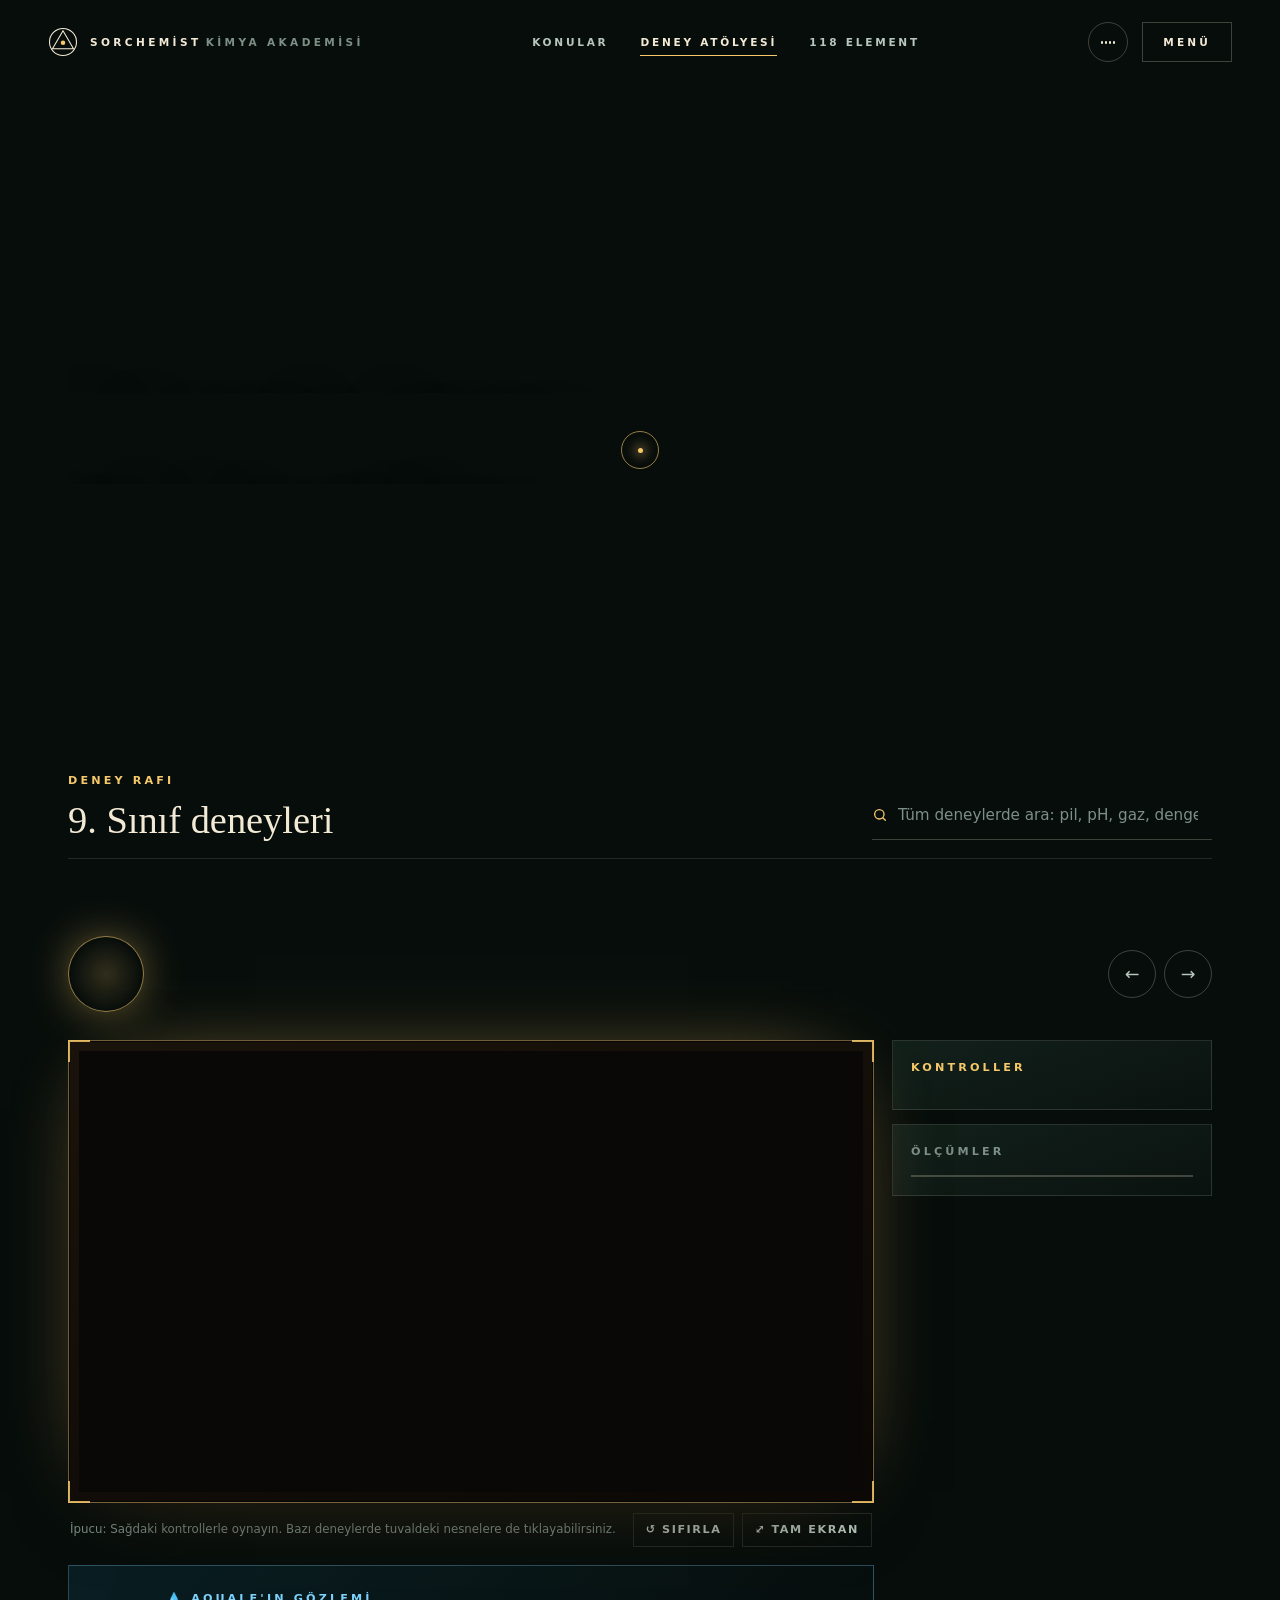
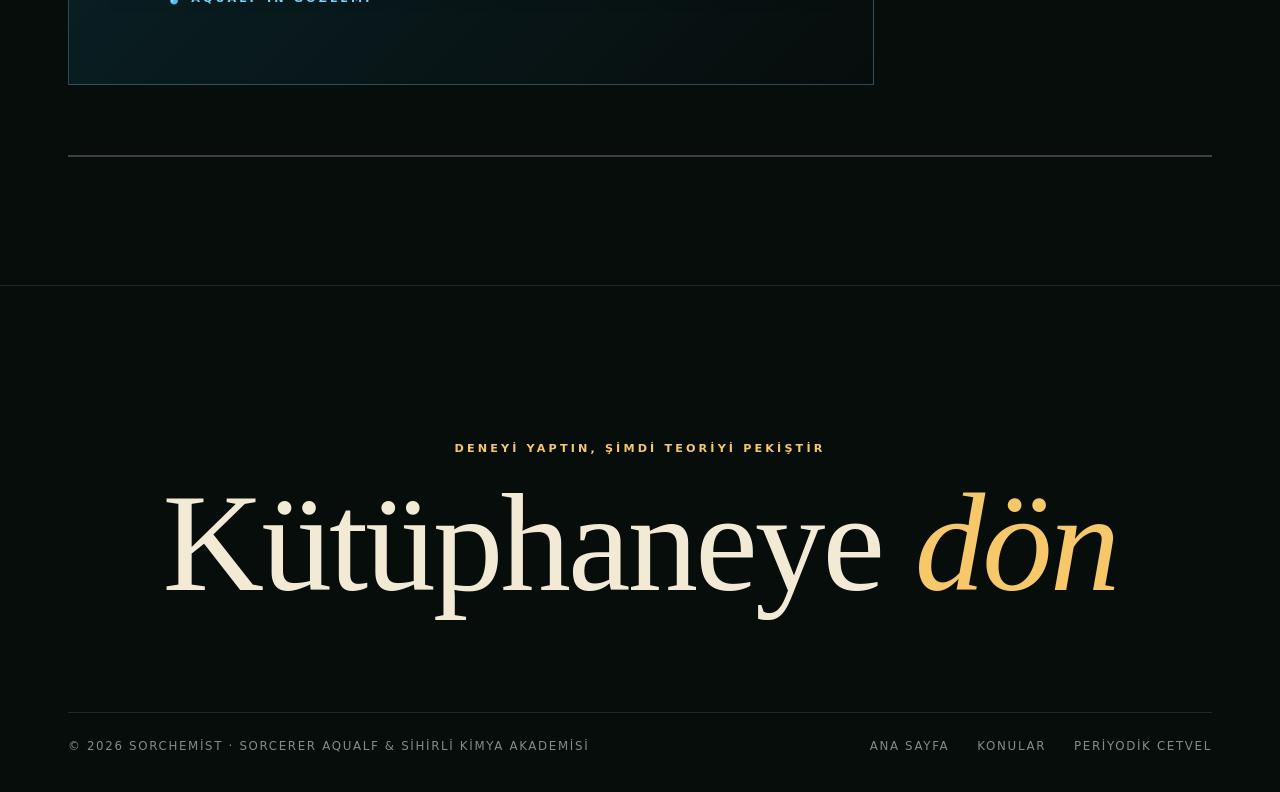
==== commit 08e439eb: "Yeni müfredat: 34 konu, 171 soru, simya atölyesi deneyleri" ====
--- a/deneyler.html
+++ b/deneyler.html
@@ -3,15 +3,15 @@
 <head>
   <meta charset="UTF-8">
   <meta name="viewport" content="width=device-width, initial-scale=1.0, viewport-fit=cover">
-  <title>Demirci Örsü & Simya Deney Atölyesi | Sorchemist</title>
-  <meta name="description" content="Körükle ocağı harla, örste 8 efsanevi alaşım döv ve simya iksir masasında 14 gerçek kimya deneyini canlı simülasyonla uygula. Sorcerer Aqualf rehberliğinde.">
+  <title>Simya Deney Atölyesi · 34 Etkileşimli Kimya Deneyi | Sorchemist</title>
+  <meta name="description" content="9, 10, 11 ve 12. sınıf kimya müfredatının her konusu için bir etkileşimli deney: alev testi, mol terazisi, Le Chatelier küresi, titrasyon, galvanik pil ve daha fazlası. Sorcerer Aqualf'ın simya atölyesinde.">
   <link rel="canonical" href="https://www.sorchemist.com/deneyler.html">
   <meta name="theme-color" content="#070d0b">
   <meta property="og:type" content="website">
   <meta property="og:locale" content="tr_TR">
   <meta property="og:site_name" content="Sorchemist">
-  <meta property="og:title" content="Demirci Örsü & Simya Deney Atölyesi | Sorchemist">
-  <meta property="og:description" content="8 alaşım reçetesi ve 14 gerçek kimya deneyi, canlı simülasyonla.">
+  <meta property="og:title" content="Simya Deney Atölyesi | Sorchemist">
+  <meta property="og:description" content="Her lise kimya konusu için bir canlı deney. Toplam 34 deney, 4 sınıf.">
   <meta property="og:url" content="https://www.sorchemist.com/deneyler.html">
   <meta property="og:image" content="https://www.sorchemist.com/Aqualf1.jpg">
   <meta name="twitter:card" content="summary_large_image">
@@ -21,105 +21,145 @@
   <link href="https://fonts.googleapis.com/css2?family=Cinzel:wght@500;600;700;800&family=Cormorant+Garamond:ital,wght@0,400;0,500;0,600;1,400;1,500&family=Plus+Jakarta+Sans:wght@400;500;600;700;800&family=JetBrains+Mono:wght@500;600&display=swap" rel="stylesheet">
   <link rel="stylesheet" href="assets/sorchemist.css">
   <style>
-    /* ---------- İstasyon seçimi ---------- */
-    .stations { display: grid; grid-template-columns: 1fr 1fr; gap: 1px; margin-top: 34px; max-width: 760px; background: var(--line); border: 1px solid var(--line); }
-    .station-btn { --accent: var(--ember); display: grid; grid-template-columns: 48px 1fr; gap: 14px; align-items: center; text-align: left; padding: 18px 20px; background: rgba(7,13,11,.72); backdrop-filter: blur(6px); transition: background .4s; }
-    .station-btn .ic { width: 48px; height: 48px; border-radius: 50%; display: grid; place-items: center; font-size: 1.35rem; border: 1px solid var(--line-2); transition: border-color .4s, box-shadow .4s; }
-    .station-btn b { display: block; font-family: var(--ff-serif); font-weight: 500; font-size: 1.35rem; line-height: 1.1; }
-    .station-btn span.sub { font-size: .64rem; font-weight: 700; letter-spacing: .22em; text-transform: uppercase; color: var(--ink-3); }
-    .station-btn:hover { background: rgba(20,28,24,.85); }
-    .station-btn[aria-selected="true"] { background: color-mix(in srgb, var(--accent) 14%, rgba(7,13,11,.85)); }
-    .station-btn[aria-selected="true"] .ic { border-color: var(--accent); box-shadow: 0 0 24px -4px var(--accent); }
-
-    /* ---------- Atölye düzeni ---------- */
-    .work { display: grid; grid-template-columns: 320px 1fr; gap: clamp(24px, 3.4vw, 56px); align-items: start; padding-top: 40px; padding-bottom: clamp(80px, 10vw, 140px); }
-    .w-side { position: sticky; top: 96px; max-height: calc(100vh - 120px); display: flex; flex-direction: column; }
-    .side-search { display: flex; align-items: center; gap: 10px; border-bottom: 1px solid var(--line-2); margin-bottom: 16px; }
-    .side-search:focus-within { border-color: var(--gold); }
-    .side-search svg { width: 16px; height: 16px; color: var(--gold); flex: none; }
-    .side-search input { flex: 1; min-width: 0; background: transparent; border: 0; padding: 12px 0; color: var(--ink-1); font: inherit; font-size: .95rem; }
-    .side-search input::placeholder { color: var(--ink-3); }
-    .side-search input:focus { outline: none; }
-    .side-head { display: flex; justify-content: space-between; align-items: baseline; margin-bottom: 8px; }
-    .item-list { list-style: none; margin: 0; padding: 0 6px 0 0; overflow-y: auto; scrollbar-width: thin; scrollbar-color: #3a2a20 transparent; }
-    .item-btn { --accent: var(--ember); width: 100%; display: grid; grid-template-columns: 34px 1fr; gap: 12px; text-align: left; padding: 13px 8px 13px 4px; border-bottom: 1px solid var(--line); transition: padding .4s var(--ease), background .3s; }
-    .item-btn .ic { font-size: 1.25rem; line-height: 1.3; text-align: center; }
-    .item-btn .tt { display: block; font-weight: 600; font-size: .9rem; line-height: 1.35; color: var(--ink-2); transition: color .3s; }
-    .item-btn .st { display: block; margin-top: 3px; font-size: .74rem; line-height: 1.4; color: var(--ink-3); }
-    .item-btn .gr { font-family: var(--ff-mono); font-size: .64rem; color: var(--accent); letter-spacing: .08em; }
-    .item-btn:hover { padding-left: 12px; }
-    .item-btn:hover .tt { color: var(--ink-1); }
-    .item-btn[aria-current="true"] { padding-left: 12px; background: linear-gradient(90deg, color-mix(in srgb, var(--accent) 13%, transparent), transparent); box-shadow: inset 2px 0 0 var(--accent); }
-    .item-btn[aria-current="true"] .tt { color: var(--ink-1); }
-    .empty { color: var(--ink-3); font-size: .9rem; padding: 14px 4px; }
-
-    /* ---------- Sahne ---------- */
-    .stage { --accent: var(--ember); min-width: 0; }
-    .stage.swap > * { animation: stageIn .8s var(--ease) both; }
-    .stage.swap > *:nth-child(2) { animation-delay: .06s; } .stage.swap > *:nth-child(3) { animation-delay: .12s; }
-    @keyframes stageIn { from { opacity: 0; transform: translateY(20px); } to { opacity: 1; transform: none; } }
-    .s-head { display: flex; flex-wrap: wrap; justify-content: space-between; align-items: end; gap: 16px 24px; padding-bottom: 20px; border-bottom: 1px solid var(--line); }
-    .s-head h2 { font-family: var(--ff-serif); font-weight: 500; font-size: clamp(1.9rem, 3.4vw, 2.9rem); line-height: 1.04; margin: 8px 0 0; }
-    .s-head p { margin: 8px 0 0; color: var(--ink-2); font-size: .95rem; }
-    .gauges { display: flex; flex-wrap: wrap; gap: 8px; }
-    .gauge { padding: 8px 12px; border: 1px solid var(--line); font-family: var(--ff-mono); font-size: .76rem; color: var(--ink-2); white-space: nowrap; }
-    .gauge b { color: var(--ink-1); font-weight: 600; }
-    .gauge.hot { border-color: rgba(251,146,60,.5); color: #fed7aa; }
-    .canvas-wrap { position: relative; margin-top: 22px; border: 1px solid var(--line); background: #060a08; overflow: hidden; }
-    .canvas-wrap canvas { display: block; width: 100%; height: auto; touch-action: manipulation; }
-    .canvas-hint { position: absolute; left: 14px; bottom: 12px; font-size: .62rem; font-weight: 700; letter-spacing: .2em; text-transform: uppercase; color: rgba(243,234,214,.45); pointer-events: none; }
-    .kbd { display: inline-block; min-width: 20px; padding: 1px 6px; margin: 0 2px; border: 1px solid rgba(243,234,214,.3); font-family: var(--ff-mono); font-size: .62rem; text-align: center; }
-    .progress { margin-top: 16px; }
-    .progress-top { display: flex; justify-content: space-between; gap: 16px; font-size: .9rem; color: var(--ink-2); }
-    .progress-top .msg.warn { color: #fdba74; } .progress-top .msg.ok { color: #86efac; }
-    .progress-top b { font-family: var(--ff-mono); color: var(--ink-1); }
-    .bar { position: relative; height: 3px; margin-top: 10px; background: var(--line); overflow: hidden; }
-    .bar i { position: absolute; inset: 0 auto 0 0; width: 0; background: linear-gradient(90deg, #b45309, #fb923c, #fde68a); box-shadow: 0 0 12px #fb923c; transition: width .4s var(--ease); }
-    .controls { display: grid; grid-template-columns: repeat(4, 1fr); gap: 10px; margin-top: 20px; }
-    .controls .btn { padding: 15px 12px; }
-    .ctrl-btn { --c: var(--ember); }
-    .sliders { display: grid; grid-template-columns: repeat(3, 1fr); gap: 18px 28px; margin-top: 20px; padding: 18px 20px; border: 1px solid var(--line); }
-    .slider-top { display: flex; justify-content: space-between; font-size: .72rem; font-weight: 700; letter-spacing: .14em; text-transform: uppercase; color: var(--ink-3); margin-bottom: 6px; }
-    .slider-top b { font-family: var(--ff-mono); letter-spacing: 0; color: var(--ink-1); }
-    .lab-actions { display: flex; flex-wrap: wrap; gap: 8px; }
-
-    /* ---------- Bilgi paneli ---------- */
-    .info { display: grid; grid-template-columns: 1.25fr .75fr; gap: 20px; margin-top: 28px; }
-    .info-main { padding: clamp(22px, 3vw, 34px); }
-    .info-main .formula { color: #fde9b8; background: #1c1209; border-color: rgba(160,106,53,.5); }
-    .info-main h3 { margin: 22px 0 6px; font-size: .7rem; font-weight: 800; letter-spacing: .22em; text-transform: uppercase; color: #8a4b13; }
-    .info-main p { margin: 0; line-height: 1.7; }
-    .info-side { display: flex; flex-direction: column; gap: 14px; }
-    .specs { margin: 0; padding: 20px; border: 1px solid var(--line); display: grid; gap: 12px; font-size: .86rem; }
-    .specs div { display: grid; gap: 2px; padding-bottom: 10px; border-bottom: 1px dashed var(--line); }
-    .specs div:last-child { border-bottom: 0; padding-bottom: 0; }
-    .specs dt { font-size: .62rem; font-weight: 700; letter-spacing: .2em; text-transform: uppercase; color: var(--ink-3); }
-    .specs dd { margin: 0; color: var(--ink-1); }
-    .aqualf-say { display: grid; grid-template-columns: 52px 1fr; gap: 14px; padding: 18px; border: 1px solid rgba(125,211,252,.35); background: linear-gradient(135deg, rgba(14,70,90,.35), rgba(7,13,11,.4)); }
-    .aqualf-say img { width: 52px; height: 52px; border-radius: 50%; object-fit: cover; border: 1px solid var(--sky); background: #0f2a33; }
-    .aqualf-say .label { color: var(--sky); }
-    .aqualf-say p { margin: 6px 0 0; font-family: var(--ff-serif); font-size: 1.12rem; line-height: 1.4; }
-    .safety { padding: 16px 18px; border: 1px solid rgba(248,113,113,.35); background: rgba(127,29,29,.12); font-size: .86rem; color: #fecaca; }
-    .safety b { display: block; font-size: .62rem; letter-spacing: .2em; text-transform: uppercase; color: #fca5a5; margin-bottom: 4px; }
-    .unit-link { display: flex; justify-content: space-between; align-items: center; gap: 12px; padding: 16px 18px; border: 1px solid var(--line); font-size: .86rem; transition: border-color .3s; }
-    .unit-link:hover { border-color: var(--gold); }
-
-    @media (max-width: 1100px) {
-      .work { grid-template-columns: 1fr; padding-top: 24px; }
-      .w-side { position: static; max-height: none; }
-      .item-list { max-height: 340px; }
-      .info { grid-template-columns: 1fr; }
-    }
-    @media (max-width: 680px) {
-      .stations { grid-template-columns: 1fr; }
-      .controls { grid-template-columns: 1fr 1fr; }
-      .sliders { grid-template-columns: 1fr; }
-      .canvas-hint { display: none; }
+    /* ---------- Sınıf sekmeleri ---------- */
+    .grade-tabs { position: relative; display: flex; flex-wrap: wrap; margin-top: 34px; border-bottom: 1px solid var(--line); max-width: 760px; }
+    .grade-tab { position: relative; flex: 1 1 0; min-width: 120px; text-align: left; padding: 14px 18px 16px 0; color: var(--ink-3); transition: color .4s; }
+    .grade-tab b { display: block; font-family: var(--ff-serif); font-weight: 500; font-size: clamp(2rem, 3.6vw, 2.8rem); line-height: 1; color: transparent; -webkit-text-stroke: 1px rgba(243,234,214,.35); transition: color .4s, -webkit-text-stroke-color .4s; }
+    .grade-tab:hover b { -webkit-text-stroke-color: rgba(243,234,214,.75); }
+    .grade-tab span { display: block; margin-top: 6px; font-size: .64rem; font-weight: 700; letter-spacing: .22em; text-transform: uppercase; }
+    .grade-tab:hover, .grade-tab[aria-selected="true"] { color: var(--ink-1); }
+    .grade-tab[aria-selected="true"] b { color: var(--accent); -webkit-text-stroke-color: var(--accent); }
+    .tab-ink { position: absolute; bottom: -1px; height: 2px; background: var(--accent, var(--gold)); transition: left .6s var(--ease), width .6s var(--ease), background .6s; box-shadow: 0 0 16px var(--accent, var(--gold)); }
+
+    /* ---------- Deney rafı ---------- */
+    .shelf { padding-top: clamp(40px, 5vw, 64px); }
+    .shelf-head { display: flex; flex-wrap: wrap; align-items: end; justify-content: space-between; gap: 18px 32px; padding-bottom: 18px; border-bottom: 1px solid var(--line); }
+    .shelf-head h2 { margin: 8px 0 0; font-family: var(--ff-serif); font-weight: 500; font-size: clamp(1.8rem, 3vw, 2.5rem); line-height: 1.05; }
+    .search { display: flex; align-items: center; gap: 10px; min-width: min(340px, 100%); border-bottom: 1px solid var(--line-2); transition: border-color .3s; }
+    .search:focus-within { border-color: var(--gold); }
+    .search svg { width: 16px; height: 16px; color: var(--gold); flex: none; }
+    .search input { flex: 1; min-width: 0; background: transparent; border: 0; padding: 12px 0; color: var(--ink-1); font: inherit; font-size: .95rem; }
+    .search input::placeholder { color: var(--ink-3); }
+    .search input:focus { outline: none; }
+    .theme-row { margin-top: 26px; }
+    .theme-row > .label { display: flex; align-items: center; gap: 12px; margin-bottom: 12px; }
+    .theme-row > .label::after { content: ""; flex: 1; height: 1px; background: var(--line); }
+    .cards { display: grid; grid-template-columns: repeat(auto-fill, minmax(250px, 1fr)); gap: 12px; }
+    .card { --accent: var(--gold); position: relative; display: grid; grid-template-columns: 46px 1fr; gap: 14px; align-items: start; text-align: left; padding: 16px 16px 16px 14px; border: 1px solid var(--line); background: linear-gradient(160deg, rgba(18,32,27,.75), rgba(10,18,15,.75)); overflow: hidden; transition: border-color .35s, transform .5s var(--ease), background .35s; }
+    .card::after { content: ""; position: absolute; inset: 0; pointer-events: none; background: radial-gradient(300px circle at var(--gx, 50%) var(--gy, 50%), color-mix(in srgb, var(--accent) 14%, transparent), transparent 55%); opacity: 0; transition: opacity .35s; }
+    .card:hover { border-color: color-mix(in srgb, var(--accent) 55%, transparent); transform: translateY(-3px); }
+    .card:hover::after { opacity: 1; }
+    .card .ic { width: 46px; height: 46px; border-radius: 50%; display: grid; place-items: center; font-size: 1.35rem; border: 1px solid color-mix(in srgb, var(--accent) 45%, transparent); background: radial-gradient(circle, color-mix(in srgb, var(--accent) 16%, transparent), transparent 70%); }
+    .card .tp { display: block; font-size: .6rem; font-weight: 700; letter-spacing: .18em; text-transform: uppercase; color: var(--accent); }
+    .card b { display: block; margin-top: 4px; font-family: var(--ff-serif); font-weight: 600; font-size: 1.18rem; line-height: 1.15; color: var(--ink-1); }
+    .card .tt { display: block; margin-top: 4px; font-size: .78rem; line-height: 1.4; color: var(--ink-3); }
+    .card[aria-current="true"] { border-color: var(--accent); background: linear-gradient(160deg, color-mix(in srgb, var(--accent) 14%, #0c1613), #0a120f); box-shadow: 0 0 40px -18px var(--accent); }
+    .card[aria-current="true"] .ic { box-shadow: 0 0 22px -4px var(--accent); }
+    .empty { color: var(--ink-3); padding: 24px 0; }
+
+    /* ---------- Atölye sahnesi ---------- */
+    .atelier { --accent: var(--gold); padding-top: clamp(48px, 6vw, 80px); padding-bottom: clamp(80px, 10vw, 130px); scroll-margin-top: 70px; }
+    .atelier.swap .st-head, .atelier.swap .bench { animation: rise .8s var(--ease) both; }
+    .atelier.swap .bench { animation-delay: .08s; }
+    @keyframes rise { from { opacity: 0; transform: translateY(22px); } to { opacity: 1; transform: none; } }
+    .st-head { display: grid; grid-template-columns: auto 1fr auto; gap: 22px; align-items: center; }
+    .st-icon { width: 76px; height: 76px; border-radius: 50%; display: grid; place-items: center; font-size: 2rem; border: 1px solid color-mix(in srgb, var(--accent) 60%, transparent); background: radial-gradient(circle, color-mix(in srgb, var(--accent) 18%, transparent), transparent 70%); box-shadow: 0 0 50px -14px var(--accent); }
+    .st-head h2 { margin: 8px 0 0; font-family: var(--ff-serif); font-weight: 500; font-size: clamp(2rem, 4vw, 3.3rem); line-height: 1.02; }
+    .st-head .crumbs { color: var(--accent); }
+    .st-nav { display: flex; gap: 8px; }
+    .st-nav button { width: 48px; height: 48px; border-radius: 50%; border: 1px solid var(--line-2); display: grid; place-items: center; font-size: 1.1rem; color: var(--ink-2); transition: border-color .3s, color .3s, background .3s; }
+    .st-nav button:hover:not([disabled]) { border-color: var(--accent); color: var(--ink-1); background: color-mix(in srgb, var(--accent) 10%, transparent); }
+    .st-nav button[disabled] { opacity: .3; cursor: default; }
+    .lead { margin: 18px 0 0; max-width: 820px; font-family: var(--ff-serif); font-size: clamp(1.15rem, 1.7vw, 1.4rem); line-height: 1.45; color: var(--ink-2); }
+
+    .bench { display: grid; grid-template-columns: minmax(0, 1fr) 320px; gap: 18px; margin-top: 28px; align-items: start; }
+    .frame { position: relative; padding: 10px; border: 1px solid color-mix(in srgb, var(--accent) 35%, var(--line)); background: linear-gradient(160deg, #1a130b, #0b0805); box-shadow: inset 0 0 0 1px rgba(0,0,0,.6), 0 30px 80px -40px #000, 0 0 90px -50px var(--accent); }
+    .frame canvas { display: block; width: 100%; aspect-ratio: 16 / 9; background: #0a0806; touch-action: manipulation; }
+    .frame .cn { position: absolute; width: 22px; height: 22px; border: 2px solid var(--accent); pointer-events: none; opacity: .85; }
+    .frame .cn:nth-of-type(1) { top: -1px; left: -1px; border-right: 0; border-bottom: 0; }
+    .frame .cn:nth-of-type(2) { top: -1px; right: -1px; border-left: 0; border-bottom: 0; }
+    .frame .cn:nth-of-type(3) { bottom: -1px; left: -1px; border-right: 0; border-top: 0; }
+    .frame .cn:nth-of-type(4) { bottom: -1px; right: -1px; border-left: 0; border-top: 0; }
+    .frame-bar { display: flex; flex-wrap: wrap; justify-content: space-between; align-items: center; gap: 10px; padding: 10px 2px 0; }
+    .frame-bar .hint { font-size: .74rem; color: var(--ink-3); }
+    .frame-bar .acts { display: flex; gap: 8px; }
+    .ghost { padding: 7px 12px; border: 1px solid var(--line); font-size: .7rem; font-weight: 700; letter-spacing: .14em; text-transform: uppercase; color: var(--ink-2); transition: border-color .3s, color .3s; }
+    .ghost:hover { border-color: var(--accent); color: var(--ink-1); }
+    .frame:fullscreen { display: grid; place-items: center; padding: 2vmin; background: #050403; }
+    .frame:fullscreen canvas { width: min(100%, calc((100vh - 4vmin) * 16 / 9)); }
+
+    .console { display: grid; gap: 14px; }
+    .con-box { padding: 18px; border: 1px solid var(--line); background: var(--panel); }
+    .con-box > .label { display: block; margin-bottom: 14px; }
+    .controls { display: flex; flex-wrap: wrap; gap: 16px 8px; }
+    .ctl-select, .ctl-range { flex: 1 1 100%; }
+    .ctl-label { font-size: .64rem; font-weight: 700; letter-spacing: .18em; text-transform: uppercase; color: var(--ink-3); }
+    .ctl-chips { display: flex; flex-wrap: wrap; gap: 6px; margin-top: 9px; }
+    .chip-btn { display: inline-flex; align-items: center; gap: 7px; padding: 7px 12px; border: 1px solid var(--line); border-radius: 999px; font-size: .8rem; line-height: 1.2; color: var(--ink-2); transition: border-color .25s, color .25s, background .25s, box-shadow .25s; }
+    .chip-btn i { width: 9px; height: 9px; border-radius: 50%; box-shadow: 0 0 8px currentColor; flex: none; }
+    .chip-btn:hover { border-color: var(--line-2); color: var(--ink-1); }
+    .chip-btn[aria-checked="true"] { border-color: var(--accent); color: var(--ink-1); background: color-mix(in srgb, var(--accent) 15%, transparent); box-shadow: 0 0 18px -8px var(--accent); }
+    .ctl-top { display: flex; justify-content: space-between; align-items: baseline; gap: 10px; }
+    .ctl-top b { font-family: var(--ff-mono); font-size: .82rem; font-weight: 600; color: var(--c, var(--gold)); }
+    .ctl-range input { margin-top: 4px; }
+    .ctl-button .btn, .ctl-toggle .btn { padding: 11px 16px; }
+    .toggle-btn[aria-pressed="true"] { border-color: var(--c); color: var(--ink-1); box-shadow: inset 0 0 0 1px var(--c), 0 0 22px -8px var(--c); }
+    .readout { display: grid; grid-template-columns: 1fr 1fr; gap: 1px; margin: 0; background: var(--line); border: 1px solid var(--line); }
+    .ro { padding: 10px 12px; background: #0a120f; min-width: 0; }
+    .ro dt { font-size: .6rem; font-weight: 700; letter-spacing: .14em; text-transform: uppercase; color: var(--ink-3); }
+    .ro dd { margin: 4px 0 0; font-family: var(--ff-mono); font-size: .84rem; color: var(--ink-1); overflow-wrap: anywhere; }
+    .ro.hl dd { color: var(--accent); }
+
+    .observe { display: grid; grid-template-columns: 58px 1fr; gap: 18px; align-items: start; margin-top: 18px; padding: 18px 22px; border: 1px solid rgba(125,211,252,.3); background: linear-gradient(135deg, rgba(14,70,90,.3), rgba(7,13,11,.3)); }
+    .observe img { width: 58px; height: 58px; border-radius: 50%; object-fit: cover; border: 1px solid var(--sky); background: #0f2a33; }
+    .observe .label { color: var(--sky); }
+    .observe p { margin: 6px 0 0; font-size: 1rem; line-height: 1.6; color: var(--ink-1); min-height: 3.2em; }
+
+    .grimoire { display: grid; grid-template-columns: repeat(12, 1fr); gap: 14px; margin-top: clamp(36px, 5vw, 56px); }
+    .g-card { grid-column: span 4; padding: 22px; border: 1px solid var(--line); background: rgba(243,234,214,.02); }
+    .g-card.wide { grid-column: span 8; }
+    .g-card > .label { display: block; margin-bottom: 12px; color: var(--accent); }
+    .g-card p { margin: 0; color: var(--ink-2); line-height: 1.65; }
+    .g-card ul, .g-card ol { margin: 0; padding: 0; list-style: none; display: grid; gap: 8px; }
+    .g-card ul li { display: grid; grid-template-columns: 18px 1fr; gap: 8px; color: var(--ink-2); font-size: .94rem; }
+    .g-card ul li::before { content: "✦"; color: var(--accent); font-size: .8rem; line-height: 1.6; }
+    .g-card ol { counter-reset: st; }
+    .g-card ol li { counter-increment: st; display: grid; grid-template-columns: 30px 1fr; gap: 8px; color: var(--ink-2); font-size: .94rem; }
+    .g-card ol li::before { content: counter(st, decimal-leading-zero); font-family: var(--ff-mono); font-size: .72rem; color: var(--accent); padding-top: 3px; }
+    .g-card.learn { background: linear-gradient(135deg, color-mix(in srgb, var(--accent) 9%, transparent), transparent 70%); border-color: color-mix(in srgb, var(--accent) 30%, var(--line)); }
+    .g-card.learn p { font-family: var(--ff-serif); font-size: 1.2rem; line-height: 1.5; color: var(--ink-1); }
+    .g-card.safe { border-color: rgba(248,113,113,.35); background: linear-gradient(135deg, rgba(127,29,29,.22), transparent 70%); }
+    .g-card.safe > .label { color: #fca5a5; }
+    .to-topic { display: grid; grid-template-columns: 1fr 1fr; gap: 1px; margin-top: 14px; background: var(--line); border: 1px solid var(--line); }
+    .to-topic a { display: block; padding: 22px 24px; background: var(--bg); transition: background .4s; }
+    .to-topic a:hover { background: #0d1814; }
+    .to-topic a:last-child { text-align: right; }
+    .to-topic b { display: block; margin-top: 8px; font-family: var(--ff-serif); font-weight: 500; font-size: clamp(1.1rem, 1.8vw, 1.45rem); line-height: 1.2; }
+
+    @media (max-width: 1080px) {
+      .bench { grid-template-columns: 1fr; }
+      .console { grid-template-columns: 1fr 1fr; align-items: start; }
+      .g-card, .g-card.wide { grid-column: span 6; }
+    }
+    @media (max-width: 720px) {
+      .st-head { grid-template-columns: auto 1fr; }
+      .st-icon { width: 56px; height: 56px; font-size: 1.5rem; }
+      .st-nav { grid-column: 1 / -1; justify-content: flex-end; }
+      .console { grid-template-columns: 1fr; }
+      .frame { padding: 5px; }
+      .g-card, .g-card.wide { grid-column: 1 / -1; }
+      .to-topic { grid-template-columns: 1fr; }
+      .to-topic a:last-child { text-align: left; }
+      .grade-tab { min-width: 0; padding-right: 8px; }
+      .grade-tab span { font-size: .56rem; letter-spacing: .12em; }
+      .cards { grid-template-columns: 1fr; }
+      .observe { grid-template-columns: 1fr; }
+      .observe img { display: none; }
     }
   </style>
 </head>
 <body>
-  <a href="#atolye" class="skip-link">Atölyeye geç</a>
+  <a href="#atolye" class="skip-link">Deneye geç</a>
   <div class="curtain" aria-hidden="true"><svg viewBox="0 0 40 40"><circle cx="20" cy="20" r="18"/><path d="M20 5 L34 29 H6 Z"/></svg></div>
   <div class="cursor" aria-hidden="true"><span>AÇ</span></div>
   <div class="cursor-dot" aria-hidden="true"></div>
@@ -151,50 +191,85 @@
   </nav>
 
   <main>
-    <section class="page-hero" aria-label="Deney Atölyesi">
+    <section class="page-hero" aria-label="Simya Deney Atölyesi">
       <canvas id="scene" aria-hidden="true"></canvas>
       <div class="scene-fallback" aria-hidden="true"></div>
       <div class="shade"></div>
       <div class="inner">
         <div class="wrap" id="hero-content">
-          <span class="label gold">Demirci Örsü &amp; Simya Deney Atölyesi</span>
+          <span class="label gold">Simya Atölyesi · Her konuya bir deney</span>
           <h1 class="h1">
-            <span class="line"><span>Ateşte <em>döv</em>,</span></span>
-            <span class="line"><span>iksirde keşfet.</span></span>
+            <span class="line"><span><em id="exp-total">34</em> canlı deney,</span></span>
+            <span class="line"><span>tek bir atölye</span></span>
           </h1>
-          <p class="hero-sub">Körükle ocağı harla, Fe–Fe₃C faz değişimini izle ve örste 8 efsanevi alaşım döv. Ya da iksir masasında 14 gerçek kimya deneyini canlı simülasyonla uygula.</p>
+          <p class="hero-sub">Sorcerer Aqualf'ın mum ışığındaki atölyesinde her deney bir lise kimya konusuna bağlı. Kaydırıcıları oynat, iksirleri karıştır, ölçümleri oku ve gözlemini konunun testiyle pekiştir.</p>
           <div class="hero-tools">
-            <div class="stations" role="tablist" aria-label="İstasyon seç">
-              <button class="station-btn" id="st-forge" role="tab" type="button" style="--accent:#fb923c" aria-controls="atolye"><span class="ic" aria-hidden="true">⚒️</span><span><span class="sub">8 eser</span><b>Demirci Örsü</b></span></button>
-              <button class="station-btn" id="st-lab" role="tab" type="button" style="--accent:#38bdf8" aria-controls="atolye"><span class="ic" aria-hidden="true">🧪</span><span><span class="sub">14 deney</span><b>İksir Masası</b></span></button>
-            </div>
+            <div class="grade-tabs" role="tablist" aria-label="Sınıf seç" id="grade-tabs"><span class="tab-ink" id="tab-ink" aria-hidden="true"></span></div>
           </div>
         </div>
       </div>
     </section>
 
-    <div class="wrap work" id="atolye">
-      <aside class="w-side" aria-label="Liste">
-        <label class="side-search">
+    <section class="wrap shelf" aria-labelledby="shelf-title">
+      <div class="shelf-head">
+        <div><span class="label gold" id="shelf-label">Deney rafı</span><h2 id="shelf-title">9. Sınıf deneyleri</h2></div>
+        <label class="search">
           <svg viewBox="0 0 24 24" fill="none" stroke="currentColor" stroke-width="2" stroke-linecap="round" aria-hidden="true"><circle cx="11" cy="11" r="7"/><path d="m20 20-3.5-3.5"/></svg>
-          <span class="sr-only">Atölyede ara</span>
-          <input type="search" id="item-search" placeholder="Ara: kılıç, asit, ışık…" autocomplete="off">
+          <span class="sr-only">Tüm deneylerde ara</span>
+          <input type="search" id="exp-search" placeholder="Tüm deneylerde ara: pil, pH, gaz, denge…" autocomplete="off">
         </label>
-        <div class="side-head"><span class="label gold" id="list-title"></span><span class="label" id="list-count"></span></div>
-        <ul class="item-list" id="item-list"></ul>
-      </aside>
-      <section class="stage" id="stage" aria-live="polite"></section>
-    </div>
+      </div>
+      <div id="shelf"></div>
+    </section>
+
+    <section class="wrap atelier" id="atolye" tabindex="-1" aria-label="Seçili deney">
+      <header class="st-head">
+        <div class="st-icon" id="st-icon" aria-hidden="true"></div>
+        <div>
+          <span class="label crumbs" id="st-crumbs"></span>
+          <h2 id="st-title"></h2>
+        </div>
+        <div class="st-nav">
+          <button type="button" id="st-prev" aria-label="Önceki deney">←</button>
+          <button type="button" id="st-next" aria-label="Sonraki deney">→</button>
+        </div>
+      </header>
+      <p class="lead" id="st-lead"></p>
+
+      <div class="bench">
+        <div>
+          <div class="frame" id="frame">
+            <span class="cn"></span><span class="cn"></span><span class="cn"></span><span class="cn"></span>
+            <canvas id="lab" role="img" aria-label="Deney simülasyonu"></canvas>
+          </div>
+          <div class="frame-bar">
+            <span class="hint">İpucu: Sağdaki kontrollerle oynayın. Bazı deneylerde tuvaldeki nesnelere de tıklayabilirsiniz.</span>
+            <span class="acts"><button type="button" class="ghost" id="reset">↺ Sıfırla</button><button type="button" class="ghost" id="fs">⤢ Tam ekran</button></span>
+          </div>
+          <div class="observe">
+            <img src="Aqualf1.jpg" alt="" loading="lazy" onerror="this.style.visibility='hidden'">
+            <div><span class="label">💧 Aqualf'ın gözlemi</span><p id="note" aria-live="polite"></p></div>
+          </div>
+        </div>
+        <aside class="console" aria-label="Deney paneli">
+          <div class="con-box"><span class="label gold">Kontroller</span><div class="controls" id="controls"></div></div>
+          <div class="con-box"><span class="label">Ölçümler</span><dl class="readout" id="readout"></dl></div>
+        </aside>
+      </div>
+
+      <div class="grimoire" id="grimoire"></div>
+      <nav class="to-topic" id="to-topic" aria-label="Konuya git"></nav>
+    </section>
   </main>
 
   <footer class="footer">
     <div class="wrap">
-      <a href="konular.html" class="footer-cta" data-cursor="AÇ">
-        <span class="label gold">Deneyin arkasındaki teoriyi öğren</span>
+      <a href="konular.html" class="footer-cta" data-cursor="OKU">
+        <span class="label gold">Deneyi yaptın, şimdi teoriyi pekiştir</span>
         <span class="big-link">Kütüphaneye <em>dön</em></span>
       </a>
       <div class="footer-row">
-        <span>© <span id="year">2026</span> Sorchemist — Sorcerer Aqualf &amp; Sihirli Kimya Akademisi</span>
+        <span>© <span id="year">2026</span> Sorchemist · Sorcerer Aqualf &amp; Sihirli Kimya Akademisi</span>
         <nav aria-label="Alt menü"><a href="index.html">Ana Sayfa</a><a href="konular.html">Konular</a><a href="index.html#periyodik-tablo">Periyodik Cetvel</a></nav>
       </div>
     </div>
@@ -202,535 +277,172 @@
 
   <script src="assets/sorchemist.js"></script>
   <script src="assets/scene.js"></script>
-  <script src="data/deneyler.js"></script>
+  <script src="data/sinif9.js"></script>
+  <script src="data/sinif10.js"></script>
+  <script src="data/sinif11.js"></script>
+  <script src="data/sinif12.js"></script>
+  <script src="assets/atolye.js"></script>
+  <script src="assets/deneyler-9.js"></script>
+  <script src="assets/deneyler-10.js"></script>
+  <script src="assets/deneyler-11.js"></script>
+  <script src="assets/deneyler-12.js"></script>
   <script>
   (() => {
     "use strict";
-    const { $, $$, chem, escapeHTML: esc, trLower, Sound, clamp, lerp } = SC;
-    const FORGE = window.SC_FORGE, LAB = window.SC_LAB;
-    const TAU = Math.PI * 2;
-
-    SC.createScene($("#scene"), { mode: "forge", autoReveal: true, startTime: 80 });
+    const { $, $$, chem, escapeHTML: esc, trLower, Sound } = SC;
+    const G = window.SC_GRADES, A = SC.Atolye;
+    const GRADES = [9, 10, 11, 12];
+    const ACCENT = { 9: "#7dd3fc", 10: "#5eead4", 11: "#fcd34d", 12: "#d8b4fe" };
+
+    // Deneyleri konularla eşleştir (sınıf → tema → konu sırasıyla)
+    const ALL = [];
+    GRADES.forEach((g) => G[g].topics.forEach((t) => {
+      const def = A.byId(t.exp);
+      if (!def) return;
+      const th = G[g].themes.find((x) => x.id === t.theme) || { name: "" };
+      ALL.push({ g, t, def, th, key: trLower([def.title, def.lead, def.goal, t.title, t.sub, th.name, ...(t.subtopics || [])].join(" ")) });
+    }));
+    $("#exp-total").textContent = ALL.length;
+
+    try { SC.createScene($("#scene"), { mode: "forge", autoReveal: true, startTime: 40 }); } catch (e) {}
     SC.heroParallax($("#hero-content"));
     setTimeout(() => document.body.classList.add("entered"), 200);
 
-    /* ======================= DURUM ======================= */
-    const S = {
-      station: "forge", forgeIdx: 0, labIdx: 0, query: "",
-      // örs
-      temp: 750, strikes: 0, quenched: false, warn: "", warnType: "", hammer: -.45, bellows: 1, shake: 0,
-      sparks: [], embers: [], steam: [],
-      // laboratuvar
-      ml: 38, rpm: 600, labTemp: 25, catalyst: true, drops: [], bubbles: [], mols: [], flashes: [], particles: [], stirAngle: 0, sodiumX: 245, sodiumV: 2.4,
-      time: 0
-    };
-    const ADDITIVE = { "forge-damascus": ["C", "#1f2937", "i"], "forge-stainless": ["Cr", "#a5b4fc", "s"], "forge-bronze": ["Sn", "#cbd5e1", "s"], "forge-thermite": ["Al₂O₃", "#e5e7eb", "i"], "forge-titanium": ["V", "#c4b5fd", "s"], "forge-alchemist-brass": ["Zn", "#94a3b8", "s"], "forge-meteorite": ["Ni", "#86efac", "s"], "forge-case-hardened": ["C", "#1f2937", "i"] };
-    const QUENCH = { water: ["#38bdf8", "Suya daldır"], oil: ["#d97706", "Yağa daldır"], air: ["#94a3b8", "Havada soğut"] };
-
-    /* ======================= LİSTE ======================= */
-    function renderList() {
-      const list = $("#item-list"), q = trLower(S.query);
-      const forge = S.station === "forge";
-      const src = forge ? FORGE : LAB;
-      $("#list-title").textContent = forge ? "Alaşım reçeteleri" : "Kimya deneyleri";
-      const items = src.map((it, i) => ({ it, i })).filter(({ it }) => !q || trLower(JSON.stringify(it)).includes(q));
-      $("#list-count").textContent = items.length + (forge ? " eser" : " deney");
-      list.innerHTML = items.length ? "" : '<li class="empty">“' + esc(S.query) + '” için sonuç yok.</li>';
-      items.forEach(({ it, i }) => {
-        const li = document.createElement("li"), b = document.createElement("button");
-        b.type = "button"; b.className = "item-btn"; b.dataset.spot = ""; b.dataset.nosound = "";
-        b.style.setProperty("--accent", forge ? "#fb923c" : it.glowHex);
-        if (i === (forge ? S.forgeIdx : S.labIdx)) b.setAttribute("aria-current", "true");
-        b.innerHTML = forge
-          ? '<span class="ic" aria-hidden="true">' + it.artifactIcon + '</span><span><span class="tt">' + chem(it.name) + '</span><span class="st">' + chem(it.primaryMetal + " + " + it.additive) + '</span><span class="gr">' + it.optimalTempC + "°C · " + it.hardnessHRC + " HRC</span></span>"
-          : '<span class="ic" aria-hidden="true" style="color:' + it.glowHex + '">●</span><span><span class="tt">' + chem(it.title.replace(/^\d+\.\s*/, "")) + '</span><span class="st">' + chem(it.subtitle) + '</span><span class="gr">' + it.grade + ". sınıf · " + esc(it.categoryLabel.replace(/\s*\(.*\)$/, "")) + "</span></span>";
-        b.addEventListener("click", () => { select(S.station, i, true); if (innerWidth <= 1100) $("#stage").scrollIntoView({ behavior: "smooth" }); });
-        li.appendChild(b); list.appendChild(li);
+    let grade = 9, cur = null, query = "", mounted = null;
+
+    /* ---------- Sınıf sekmeleri ---------- */
+    const tabs = $("#grade-tabs"), ink = $("#tab-ink");
+    GRADES.forEach((g) => {
+      const b = document.createElement("button");
+      b.className = "grade-tab"; b.type = "button"; b.setAttribute("role", "tab"); b.id = "tab-" + g;
+      b.style.setProperty("--accent", ACCENT[g]); b.dataset.magnetic = ".4";
+      b.innerHTML = "<b>" + String(g).padStart(2, "0") + "</b><span>" + g + ". sınıf · " + ALL.filter((x) => x.g === g).length + " deney</span>";
+      b.addEventListener("click", () => {
+        Sound.chime(440 * Math.pow(2, (g - 9) / 4), .03, 1.4);
+        query = ""; $("#exp-search").value = "";
+        grade = g; renderTabs(); renderShelf();
+        open(ALL.find((x) => x.g === g), true);
       });
-    }
-
-    /* ======================= SEÇİM ======================= */
-    let canvas = null, ctx = null, W = 860, H = 400;
-    function select(station, idx, push) {
-      S.station = station;
-      if (station === "forge") { S.forgeIdx = idx; resetForge(); } else { S.labIdx = idx; resetLab(); }
-      $$(".station-btn").forEach((b) => b.setAttribute("aria-selected", String(b.id === "st-" + station)));
-      renderList(); renderStage();
-      const id = (station === "forge" ? FORGE[idx] : LAB[idx]).id;
-      const url = new URL(location.href); url.searchParams.set("deney", id);
-      history[push ? "pushState" : "replaceState"]({ station, idx }, "", url);
-    }
-    addEventListener("popstate", (e) => { if (e.state) select(e.state.station, e.state.idx); });
-
-    function resetForge() { Object.assign(S, { temp: 750, strikes: 0, quenched: false, warn: "", warnType: "", sparks: [], embers: [], steam: [] }); }
-    function resetLab() {
-      Object.assign(S, { ml: 38, drops: [], bubbles: [], flashes: [], particles: [], sodiumX: 245 });
-      const e = LAB[S.labIdx];
-      S.mols = Array.from({ length: 18 }, (_, i) => ({ x: 545 + Math.random() * 280, y: 56 + Math.random() * 100, vx: (Math.random() - .5) * 2.2, vy: (Math.random() - .5) * 2.2, done: false, c: i % 2 ? "#38bdf8" : e.liquidColorStart }));
-    }
-
-    /* ======================= SAHNE HTML ======================= */
-    function renderStage() {
-      const st = $("#stage");
-      st.classList.remove("swap"); void st.offsetWidth; st.classList.add("swap");
-      if (S.station === "forge") {
-        const r = FORGE[S.forgeIdx], q = QUENCH[r.quenchMedium] || QUENCH.water, add = ADDITIVE[r.id] || ["X", "#999", "i"];
-        st.style.setProperty("--accent", "#fb923c");
-        st.innerHTML =
-          '<div class="s-head"><div><span class="label gold">Demirci Örsü · ' + r.gradeLink + '. sınıf bağlantısı</span><h2>' + r.artifactIcon + " " + chem(r.name) + "</h2><p>" + chem(r.subtitle) + "</p></div>" +
-          '<div class="gauges"><span class="gauge" id="g-temp">🔥 <b>750°C</b> / ' + r.optimalTempC + '°C</span><span class="gauge" id="g-str">🔨 <b>0</b> / ' + r.requiredStrikes + '</span><span class="gauge">💎 <b>' + r.hardnessHRC + "</b> HRC</span></div></div>" +
-          '<div class="canvas-wrap"><canvas id="sim" width="860" height="400" data-cursor="VUR" aria-label="Demirci ocağı simülasyonu: tıklayarak çekiç vurun"></canvas><span class="canvas-hint"><span class="kbd">B</span> körük · <span class="kbd">H</span> çekiç · <span class="kbd">Q</span> su ver · <span class="kbd">R</span> sıfırla</span></div>' +
-          '<div class="progress"><div class="progress-top"><span class="msg" id="f-msg"></span><b id="f-pct">0%</b></div><div class="bar"><i id="f-bar"></i></div></div>' +
-          '<div class="controls"><button class="btn btn-gold" id="b-bellows" type="button" data-magnetic=".5">🌬️ Körükle</button><button class="btn" id="b-hammer" type="button" data-magnetic=".5">⚒️ Çekiç vur</button><button class="btn" id="b-quench" type="button" data-magnetic=".5">💧 ' + q[1] + '</button><button class="btn" id="b-reset" type="button" data-magnetic=".5">↺ Sıfırla</button></div>' +
-          '<div class="info"><div class="info-main parchment"><div class="formula">⚗️ ' + chem(r.equation) + "</div><h3>Metalürji sırrı</h3><p>" + chem(r.parchmentLore) + "</p><h3>Kimyasal açıklama</h3><p>" + chem(r.chemistryExplanation) + "</p></div>" +
-          '<div class="info-side"><dl class="specs"><div><dt>Ana metal</dt><dd>' + chem(r.primaryMetal) + "</dd></div><div><dt>Katkı</dt><dd>" + chem(r.additive) + "</dd></div><div><dt>Kristal yapı</dt><dd>" + chem(r.crystalStructure) + "</dd></div><div><dt>Su verme</dt><dd>" + chem(r.quenchLabel) + "</dd></div></dl>" +
-          aqualf(r.aqualfReaction) + '<a class="unit-link" href="konular.html?sinif=' + r.gradeLink + '" data-cursor="AÇ"><span>' + r.gradeLink + ". sınıf konularına git</span><span>→</span></a></div></div>";
-        $("#b-bellows").addEventListener("click", bellows);
-        $("#b-hammer").addEventListener("click", hammer);
-        $("#b-quench").addEventListener("click", quench);
-        $("#b-reset").addEventListener("click", () => { resetForge(); updateForgeUI(); Sound.tick(); });
+      tabs.appendChild(b);
+    });
+    function renderTabs() {
+      $$(".grade-tab").forEach((b) => b.setAttribute("aria-selected", String(b.id === "tab-" + grade)));
+      moveInk();
+    }
+    function moveInk() {
+      const t = $("#tab-" + grade); if (!t) return;
+      ink.style.left = t.offsetLeft + "px"; ink.style.width = (t.offsetWidth - 18) + "px"; ink.style.setProperty("--accent", ACCENT[grade]);
+    }
+    addEventListener("resize", moveInk);
+
+    /* ---------- Raf ---------- */
+    const shelf = $("#shelf");
+    function card(x) {
+      return '<button type="button" class="card" data-id="' + x.def.id + '" style="--accent:' + ACCENT[x.g] + '"' + (cur && cur.def.id === x.def.id ? ' aria-current="true"' : "") + ' data-cursor="DENE">' +
+        '<span class="ic" aria-hidden="true">' + x.def.icon + '</span><span><span class="tp">' + x.g + ". sınıf · Konu " + x.t.id.split("-")[1] + "</span><b>" + chem(x.def.title) + '</b><span class="tt">' + chem(x.t.title) + "</span></span></button>";
+    }
+    function renderShelf() {
+      let html = "";
+      if (query) {
+        const q = trLower(query);
+        const hits = ALL.filter((x) => x.key.includes(q));
+        $("#shelf-label").textContent = "Arama sonuçları";
+        $("#shelf-title").textContent = hits.length + " deney bulundu";
+        html = hits.length ? '<div class="theme-row"><div class="cards">' + hits.map(card).join("") + "</div></div>" : '<p class="empty">“' + esc(query) + '” için deney bulunamadı. Başka bir kelime deneyin.</p>';
       } else {
-        const e = LAB[S.labIdx];
-        st.style.setProperty("--accent", e.glowHex);
-        st.innerHTML =
-          '<div class="s-head"><div><span class="label" style="color:' + e.glowHex + '">' + esc(e.categoryLabel) + " · " + e.grade + ". sınıf</span><h2>" + chem(e.title.replace(/^\d+\.\s*/, "")) + "</h2><p>" + chem(e.subtitle) + "</p></div>" +
-          '<div class="lab-actions"><button class="btn btn-gold btn-sm" id="b-drop" type="button" data-magnetic=".5">💧 Damlat +8 mL</button><button class="btn btn-sm ctrl-btn" id="b-cat" type="button" style="--c:#34d399" aria-pressed="' + S.catalyst + '">⚡ Katalizör</button><button class="btn btn-sm ctrl-btn" id="b-heat" type="button" style="--c:#fb923c" aria-pressed="' + (S.labTemp > 25) + '">🔥 Bunsen</button></div></div>' +
-          '<div class="canvas-wrap"><canvas id="sim" width="860" height="400" data-cursor="DAMLAT" aria-label="Deney simülasyonu: tıklayarak reaktif damlatın"></canvas><span class="canvas-hint"><span class="kbd">D</span> damlat · <span class="kbd">C</span> katalizör · fareyle sıvıyı eğ</span></div>' +
-          '<div class="sliders">' + slider("ml", "Büret hacmi", 0, 50, 1, S.ml, " mL", "#38bdf8") + slider("rpm", "Karıştırıcı", 0, 1200, 100, S.rpm, " RPM", "#34d399") + slider("temp", "Bunsen sıcaklığı", 25, 100, 5, S.labTemp, "°C", "#fb923c") + "</div>" +
-          '<div class="info"><div class="info-main parchment"><div class="formula">⚗️ ' + chem(e.formula) + "</div><h3>Bilimsel gözlem</h3><p>" + chem(e.observation) + "</p><h3>Gerçek hayat senaryosu</h3><p>" + chem(e.realLifeScenario) + "</p></div>" +
-          '<div class="info-side"><dl class="specs"><div><dt>Reaktif A</dt><dd>' + chem(e.reagentA) + "</dd></div><div><dt>Reaktif B</dt><dd>" + chem(e.reagentB) + "</dd></div><div><dt>Koşul / katalizör</dt><dd>" + chem(e.catalystOrCondition) + "</dd></div><div><dt>Entalpi</dt><dd>" + chem(e.deltaH) + "</dd></div><div><dt>pH</dt><dd>" + chem(e.pHResult) + "</dd></div></dl>" +
-          '<div class="safety"><b>🛡️ Güvenlik notu</b>' + chem(e.safetyNote) + "</div>" + aqualf(e.aqualfSpeech) +
-          '<a class="unit-link" href="konular.html?sinif=' + e.grade + '" data-cursor="AÇ"><span>' + e.grade + ". sınıf konularına git</span><span>→</span></a></div></div>";
-        $("#b-drop").addEventListener("click", drop);
-        $("#b-cat").addEventListener("click", toggleCat);
-        $("#b-heat").addEventListener("click", () => { setLabTemp(S.labTemp > 25 ? 25 : 85); });
-        bindSlider("ml", (v) => (S.ml = v), " mL");
-        bindSlider("rpm", (v) => (S.rpm = v), " RPM");
-        bindSlider("temp", (v) => { S.labTemp = v; $("#b-heat").setAttribute("aria-pressed", String(v > 25)); }, "°C");
+        $("#shelf-label").textContent = "Deney rafı · " + G[grade].program;
+        $("#shelf-title").textContent = grade + ". Sınıf deneyleri";
+        G[grade].themes.forEach((th) => {
+          const items = ALL.filter((x) => x.g === grade && x.t.theme === th.id);
+          if (!items.length) return;
+          html += '<div class="theme-row"><span class="label">' + esc(th.name) + " · " + items.length + " deney</span><div class=\"cards\">" + items.map(card).join("") + "</div></div>";
+        });
       }
-      setupCanvas();
-      if (S.station === "forge") updateForgeUI();
-    }
-    const aqualf = (txt) => '<div class="aqualf-say"><img src="Aqualf1.jpg" alt="" onerror="this.onerror=null;this.src=\'/assets/aistudio/Aqualf1_88586255.jpg\';"><div><span class="label">💧 Sorcerer Aqualf</span><p>“' + chem(txt) + '”</p></div></div>';
-    const slider = (id, label, min, max, step, val, unit, c) =>
-      '<label style="--c:' + c + '"><span class="slider-top"><span>' + label + '</span><b id="v-' + id + '">' + val + unit + '</b></span><input type="range" id="s-' + id + '" min="' + min + '" max="' + max + '" step="' + step + '" value="' + val + '" style="--p:' + ((val - min) / (max - min)) * 100 + '%"></label>';
-    function bindSlider(id, set, unit) {
-      const s = $("#s-" + id);
-      s.addEventListener("input", () => { const v = Number(s.value); set(v); syncSlider(id, v, unit); });
-    }
-    function syncSlider(id, v, unit) {
-      const s = $("#s-" + id); if (!s) return;
-      s.value = v; s.style.setProperty("--p", ((v - s.min) / (s.max - s.min)) * 100 + "%");
-      $("#v-" + id).textContent = v + unit;
-    }
-    function setLabTemp(v) { S.labTemp = v; syncSlider("temp", v, "°C"); $("#b-heat").setAttribute("aria-pressed", String(v > 25)); Sound.noise({ vol: .1, dur: .4, freq: 500 }); }
-    function toggleCat() { S.catalyst = !S.catalyst; $("#b-cat").setAttribute("aria-pressed", String(S.catalyst)); Sound.chime(S.catalyst ? 988 : 659, .03, .8); }
-
-    /* ======================= CANVAS ======================= */
-    function setupCanvas() {
-      canvas = $("#sim"); ctx = canvas.getContext("2d");
-      const fit = () => {
-        const dpr = Math.min(devicePixelRatio || 1, 2);
-        const cw = canvas.clientWidth || W;
-        canvas.width = Math.round(cw * dpr); canvas.height = Math.round(cw * H / W * dpr);
-        ctx.setTransform(canvas.width / W, 0, 0, canvas.width / W, 0, 0);
-      };
-      fit();
-      if (window.ResizeObserver) new ResizeObserver(fit).observe(canvas);
-      canvas.addEventListener("pointerdown", (e) => { e.preventDefault(); S.station === "forge" ? hammer() : drop(); });
-    }
-    // Canvas üzerindeki fare (mantıksal koordinat)
-    const cm = { x: -1, y: -1, in: false };
-    addEventListener("pointermove", (e) => {
-      if (!canvas) return; const r = canvas.getBoundingClientRect();
-      cm.in = e.clientX >= r.left && e.clientX <= r.right && e.clientY >= r.top && e.clientY <= r.bottom;
-      cm.x = (e.clientX - r.left) / r.width * W; cm.y = (e.clientY - r.top) / r.height * H;
-    }, { passive: true });
-
-    /* ======================= ÖRS MANTIĞI ======================= */
-    const fr = () => FORGE[S.forgeIdx];
-    const maxTemp = () => fr().optimalTempC + 300;
-    function setWarn(msg, type) { S.warn = msg; S.warnType = type || ""; }
-    function bellows() {
-      S.bellows = .62; S.temp = Math.min(maxTemp(), S.temp + 180); setWarn("");
-      for (let i = 0; i < 26; i++) S.embers.push({ x: 150 + (Math.random() - .5) * 70, y: 268, vx: (Math.random() - .5) * 1.6, vy: -1.5 - Math.random() * 2.5, life: 0, max: 60 + Math.random() * 40 });
-      if (S.temp >= maxTemp() - 10) setWarn("Ocak sınırda! Daha fazla körük metali yakabilir.", "warn");
-      Sound.whoosh(); updateForgeUI();
-    }
-    function hammer() {
-      const r = fr();
-      if (S.quenched) { setWarn("Eser tamamlandı. Yeniden dövmek için ocağı sıfırla.", "ok"); updateForgeUI(); return; }
-      if (S.temp < r.optimalTempC - 150) { setWarn("Metal çok soğuk! Önce körükle (en az " + (r.optimalTempC - 150) + "°C).", "warn"); S.shake = 4; Sound.fail(); updateForgeUI(); return; }
-      S.hammer = .28; S.shake = 7; setWarn("");
-      S.strikes = Math.min(r.requiredStrikes, S.strikes + 1);
-      for (let i = 0; i < 44; i++) { const a = -Math.PI + Math.random() * Math.PI, sp = 3 + Math.random() * 8; S.sparks.push({ x: 405, y: 236, px: 405, py: 236, vx: Math.cos(a) * sp, vy: Math.sin(a) * sp - 2, life: 0, max: 30 + Math.random() * 25, c: Math.random() < .5 ? "#fef08a" : "#fb923c" }); }
-      if (S.strikes === r.requiredStrikes) setWarn("Dövme tamam! Şimdi su ver ve kristal yapıyı kilitle.", "ok");
-      Sound.clang(); updateForgeUI();
-    }
-    function quench() {
-      const r = fr();
-      if (S.quenched) return;
-      if (S.strikes < r.requiredStrikes) { setWarn("Önce dövmeyi tamamla: " + S.strikes + " / " + r.requiredStrikes + " çekiç darbesi.", "warn"); Sound.fail(); updateForgeUI(); return; }
-      if (S.temp < r.optimalTempC * .6) { setWarn("Metal su vermek için fazla soğudu. Körükle ve tekrar dene.", "warn"); Sound.fail(); updateForgeUI(); return; }
-      S.quenched = true; S.temp = 65; setWarn("✦ Eser tamamlandı! " + r.crystalStructure.split("(")[0].trim() + " yapısı kilitlendi.", "ok");
-      for (let i = 0; i < 46; i++) S.steam.push({ x: 560 + (Math.random() - .5) * 50, y: 300, vx: (Math.random() - .5) * 1.2, vy: -1 - Math.random() * 1.8, life: 0, max: 70 + Math.random() * 40, s: 8 + Math.random() * 10 });
-      Sound.hiss(); setTimeout(() => Sound.success(), 500); updateForgeUI();
-    }
-    function forgePct() {
-      const r = fr();
-      if (S.quenched) return 100;
-      const t = clamp((S.temp - 25) / (r.optimalTempC - 25), 0, 1), s = clamp(S.strikes / r.requiredStrikes, 0, 1);
-      return Math.min(95, Math.round(t * 45 + s * 45));
-    }
-    let lastUI = 0;
-    function updateForgeUI() {
-      if (S.station !== "forge" || !$("#f-msg")) return;
-      const r = fr();
-      const m = $("#f-msg");
-      m.textContent = S.warn || "Körükle hedef sıcaklığa çıkar, örste " + r.requiredStrikes + " kez döv, sonra su ver.";
-      m.className = "msg " + S.warnType;
-      const p = forgePct(); $("#f-pct").textContent = p + "%"; $("#f-bar").style.width = p + "%";
-      const gt = $("#g-temp"); gt.innerHTML = "🔥 <b>" + Math.round(S.temp) + "°C</b> / " + r.optimalTempC + "°C"; gt.classList.toggle("hot", S.temp >= r.optimalTempC - 150 && !S.quenched);
-      $("#g-str").innerHTML = "🔨 <b>" + S.strikes + "</b> / " + r.requiredStrikes;
-    }
-
-    /* ======================= LAB MANTIĞI ======================= */
-    const le = () => LAB[S.labIdx];
-    function drop() {
-      S.ml = Math.min(50, S.ml + 8); syncSlider("ml", S.ml, " mL");
-      for (let i = 0; i < 5; i++) S.drops.push({ x: 245 + (Math.random() - .5) * 3, y: 176 + i * 9, vy: 2 + Math.random() });
-      Sound.drip(); setTimeout(() => Sound.drip(), 120);
-    }
-
-    /* ======================= ÇİZİM YARDIMCILARI ======================= */
-    function hexRgb(h) { const n = parseInt(String(h || "#38bdf8").replace("#", "").slice(0, 6), 16) || 0; return [(n >> 16) & 255, (n >> 8) & 255, n & 255]; }
-    function mix(a, b, t) { const A = hexRgb(a), B = hexRgb(b), c = clamp(t, 0, 1); return "rgb(" + A.map((v, i) => Math.round(v + (B[i] - v) * c)).join(",") + ")"; }
-    function rgba(h, a) { const c = hexRgb(h); return "rgba(" + c[0] + "," + c[1] + "," + c[2] + "," + a + ")"; }
-    function glow(x, y, r, color, a) { const g = ctx.createRadialGradient(x, y, 0, x, y, r); g.addColorStop(0, rgba(color, a)); g.addColorStop(1, rgba(color, 0)); ctx.fillStyle = g; ctx.fillRect(x - r, y - r, r * 2, r * 2); }
-    function label(t, x, y, c) { ctx.font = "600 10px 'Plus Jakarta Sans', sans-serif"; ctx.fillStyle = c || "rgba(243,234,214,.42)"; if ("letterSpacing" in ctx) ctx.letterSpacing = "2.5px"; ctx.fillText(t, x, y); if ("letterSpacing" in ctx) ctx.letterSpacing = "0px"; }
-    function rr(x, y, w, h, r) { ctx.beginPath(); ctx.roundRect ? ctx.roundRect(x, y, w, h, r) : ctx.rect(x, y, w, h); }
-    function heatColor(t) { // sıcaklığa göre kor rengi (K)
-      if (t < 500) return mix("#3b3b3b", "#7f1d1d", t / 500);
-      if (t < 800) return mix("#991b1b", "#ea580c", (t - 500) / 300);
-      if (t < 1100) return mix("#ea580c", "#facc15", (t - 800) / 300);
-      return mix("#facc15", "#fffbeb", clamp((t - 1100) / 400, 0, 1));
-    }
-
-    /* ======================= ÖRS ÇİZİMİ ======================= */
-    function drawForge(dt) {
-      const r = fr(), t = S.time, heat = clamp((S.temp - 200) / (r.optimalTempC - 200), 0, 1.2);
-      // fizik
-      S.hammer += (-.45 - S.hammer) * (1 - Math.pow(.0005, dt));
-      S.bellows += (1 - S.bellows) * (1 - Math.pow(.002, dt));
-      S.shake *= Math.pow(.001, dt);
-      if (!S.quenched && S.temp > 25) { S.temp = Math.max(25, S.temp - dt * (S.temp > 900 ? 22 : 12)); if (performance.now() - lastUI > 250) { lastUI = performance.now(); updateForgeUI(); } }
-      ctx.save();
-      if (S.shake > .1) ctx.translate((Math.random() - .5) * S.shake, (Math.random() - .5) * S.shake);
-      // arka plan
-      let g = ctx.createLinearGradient(0, 0, 0, H); g.addColorStop(0, "#140b07"); g.addColorStop(1, "#060403"); ctx.fillStyle = g; ctx.fillRect(-10, -10, W + 20, H + 20);
-      ctx.strokeStyle = "rgba(255,200,150,.035)"; ctx.lineWidth = 1;
-      for (let y = 20; y < 340; y += 26) for (let x = (y / 26) % 2 ? 0 : 30; x < 620; x += 60) ctx.strokeRect(x, y, 60, 26);
-      // ocağın oda ışığı
-      ctx.globalCompositeOperation = "lighter";
-      glow(150, 270, 320, "#fb923c", .10 + heat * .22 + Math.sin(t * 9) * .01);
-      ctx.globalCompositeOperation = "source-over";
-      // zemin
-      g = ctx.createLinearGradient(0, 340, 0, H); g.addColorStop(0, "#24160d"); g.addColorStop(1, "#0d0805"); ctx.fillStyle = g; ctx.fillRect(-10, 340, W + 20, 70);
-      ctx.fillStyle = "rgba(255,180,120,.06)"; ctx.fillRect(0, 340, W, 1);
-
-      // --- Körük
-      const bs = S.bellows;
-      ctx.save(); ctx.translate(18, 300);
-      ctx.fillStyle = "#3a2414"; rr(0, -4, 64, 8, 3); ctx.fill();
-      ctx.fillStyle = "#5b3a22"; ctx.beginPath(); ctx.moveTo(4, 0); ctx.lineTo(60, -6 * bs); ctx.lineTo(60, 6 * bs); ctx.closePath();
-      ctx.beginPath(); ctx.moveTo(6, -2); ctx.quadraticCurveTo(30, -22 * bs, 60, -4); ctx.lineTo(60, 4); ctx.quadraticCurveTo(30, 22 * bs, 6, 2); ctx.closePath(); ctx.fill();
-      ctx.strokeStyle = "rgba(0,0,0,.4)"; for (let k = 1; k < 4; k++) { ctx.beginPath(); ctx.moveTo(6 + k * 13, -14 * bs + k); ctx.lineTo(6 + k * 13, 14 * bs - k); ctx.stroke(); }
-      ctx.fillStyle = "#6b4a2e"; ctx.fillRect(60, -3, 22, 6);
-      ctx.restore();
-      label("KÖRÜK", 18, 336);
-
-      // --- Taş ocak
-      g = ctx.createLinearGradient(60, 0, 240, 0); g.addColorStop(0, "#2b2420"); g.addColorStop(.5, "#3a312b"); g.addColorStop(1, "#211b17");
-      ctx.fillStyle = g; rr(70, 120, 170, 220, 10); ctx.fill();
-      ctx.fillStyle = "#1c1714"; ctx.fillRect(122, 40, 66, 82); ctx.fillStyle = "#2a231f"; ctx.fillRect(116, 36, 78, 10);
-      ctx.strokeStyle = "rgba(0,0,0,.35)"; for (let y = 140; y < 340; y += 24) { ctx.beginPath(); ctx.moveTo(72, y); ctx.lineTo(238, y); ctx.stroke(); }
-      // ağız
-      ctx.save(); ctx.beginPath(); ctx.moveTo(100, 330); ctx.lineTo(100, 262); ctx.arc(155, 262, 55, Math.PI, 0); ctx.lineTo(210, 330); ctx.closePath(); ctx.clip();
-      g = ctx.createRadialGradient(155, 320, 5, 155, 300, 110); g.addColorStop(0, heatColor(400 + heat * 900)); g.addColorStop(.5, rgba("#7c2d12", .7 * Math.min(1, heat + .2))); g.addColorStop(1, "#0b0705"); ctx.fillStyle = g; ctx.fillRect(90, 200, 130, 140);
-      ctx.globalCompositeOperation = "lighter";
-      for (let k = 0; k < 6; k++) {
-        const fx = 112 + k * 17, fh = (28 + heat * 70) * (0.7 + .3 * Math.sin(t * (8 + k) + k * 2)), fw = 15;
-        g = ctx.createLinearGradient(0, 330, 0, 330 - fh); g.addColorStop(0, rgba("#fde68a", .9)); g.addColorStop(.4, rgba("#fb923c", .7)); g.addColorStop(1, rgba("#dc2626", 0));
-        ctx.fillStyle = g; ctx.beginPath(); ctx.moveTo(fx - fw, 330); ctx.quadraticCurveTo(fx - fw * .6 + Math.sin(t * 6 + k) * 5, 330 - fh * .6, fx + Math.sin(t * 7 + k) * 6, 330 - fh); ctx.quadraticCurveTo(fx + fw * .6, 330 - fh * .5, fx + fw, 330); ctx.fill();
-      }
-      ctx.globalCompositeOperation = "source-over";
-      for (let k = 0; k < 14; k++) { ctx.fillStyle = heatColor(300 + heat * 800 * (0.6 + .4 * Math.sin(t * 3 + k))); ctx.beginPath(); ctx.arc(104 + k * 7.6, 326 + (k % 3), 5, 0, TAU); ctx.fill(); }
-      ctx.restore();
-      ctx.strokeStyle = "#4a3f37"; ctx.lineWidth = 6; ctx.beginPath(); ctx.arc(155, 262, 58, Math.PI, 0); ctx.stroke(); ctx.lineWidth = 1;
-      label("OCAK", 128, 112);
-
-      // --- Termometre
-      const tx = 262, ty = 120, th = 200, frac = clamp(S.temp / maxTemp(), 0, 1), opt = r.optimalTempC / maxTemp();
-      ctx.fillStyle = "rgba(255,255,255,.05)"; rr(tx, ty, 10, th, 5); ctx.fill(); ctx.strokeStyle = "rgba(243,234,214,.25)"; ctx.stroke();
-      g = ctx.createLinearGradient(0, ty + th, 0, ty); g.addColorStop(0, "#7f1d1d"); g.addColorStop(.6, "#f97316"); g.addColorStop(1, "#fef3c7");
-      ctx.fillStyle = g; rr(tx + 2, ty + th - th * frac, 6, th * frac, 3); ctx.fill();
-      const oy = ty + th - th * opt; ctx.strokeStyle = "#f6c86a"; ctx.setLineDash([3, 3]); ctx.beginPath(); ctx.moveTo(tx - 6, oy); ctx.lineTo(tx + 16, oy); ctx.stroke(); ctx.setLineDash([]);
-      ctx.font = "600 10px 'JetBrains Mono', monospace"; ctx.fillStyle = "#f6c86a"; ctx.fillText("hedef " + r.optimalTempC + "°", tx + 18, oy + 3);
-      ctx.fillStyle = "rgba(243,234,214,.7)"; ctx.fillText(Math.round(S.temp) + "°C", tx - 4, ty + th + 16);
-
-      // --- Örs
-      ctx.fillStyle = "#3b2414"; ctx.fillRect(360, 318, 84, 24); ctx.fillStyle = "#2a190d"; ctx.fillRect(360, 318, 84, 3);
-      g = ctx.createLinearGradient(0, 246, 0, 320); g.addColorStop(0, "#5b6470"); g.addColorStop(.15, "#2f353d"); g.addColorStop(1, "#16191d");
-      ctx.fillStyle = g; ctx.beginPath();
-      ctx.moveTo(300, 250); ctx.quadraticCurveTo(320, 246, 340, 246); ctx.lineTo(472, 246); ctx.lineTo(472, 266); ctx.lineTo(440, 270); ctx.lineTo(430, 300); ctx.lineTo(456, 306); ctx.lineTo(456, 318); ctx.lineTo(348, 318); ctx.lineTo(348, 306); ctx.lineTo(374, 300); ctx.lineTo(364, 270); ctx.lineTo(340, 266); ctx.quadraticCurveTo(318, 262, 300, 250); ctx.fill();
-      ctx.fillStyle = "rgba(255,255,255,.18)"; ctx.fillRect(340, 246, 132, 2);
-      label("ÖRS", 392, 362);
-      // --- Bıçak
-      const bladeHot = !S.quenched;
-      const bc = S.quenched ? null : heatColor(S.temp);
-      if (bladeHot && S.temp > 450) { ctx.globalCompositeOperation = "lighter"; glow(400, 240, 90, bc.startsWith("rgb") ? "#fb923c" : bc, clamp((S.temp - 450) / 900, 0, .5)); ctx.globalCompositeOperation = "source-over"; }
-      ctx.beginPath(); ctx.moveTo(330, 241); ctx.lineTo(352, 235); ctx.lineTo(462, 236); ctx.lineTo(470, 241); ctx.lineTo(462, 246); ctx.lineTo(352, 246); ctx.closePath();
-      if (S.quenched) { g = ctx.createLinearGradient(330, 235, 470, 246); g.addColorStop(0, "#64748b"); g.addColorStop(.5 + Math.sin(t * 1.5) * .3, "#e2e8f0"); g.addColorStop(1, "#475569"); ctx.fillStyle = g; }
-      else ctx.fillStyle = bc;
-      ctx.fill();
-      ctx.fillStyle = "#3b2414"; ctx.fillRect(462, 238, 30, 6); // sap
-
-      // --- Kova / su verme
-      const q = QUENCH[r.quenchMedium] || QUENCH.water;
-      if (r.quenchMedium !== "air") {
-        g = ctx.createLinearGradient(530, 0, 600, 0); g.addColorStop(0, "#3b2414"); g.addColorStop(.5, "#5b3a22"); g.addColorStop(1, "#2a190d");
-        ctx.fillStyle = g; ctx.beginPath(); ctx.moveTo(526, 290); ctx.lineTo(600, 290); ctx.lineTo(594, 342); ctx.lineTo(532, 342); ctx.closePath(); ctx.fill();
-        ctx.strokeStyle = "#1c1209"; ctx.lineWidth = 2; [302, 330].forEach((y) => { ctx.beginPath(); ctx.moveTo(528, y); ctx.lineTo(598, y); ctx.stroke(); }); ctx.lineWidth = 1;
-        ctx.fillStyle = rgba(q[0], .75); ctx.beginPath(); ctx.ellipse(563, 291, 36, 5, 0, 0, TAU); ctx.fill();
-        ctx.fillStyle = "rgba(255,255,255,.25)"; ctx.fillRect(548 + Math.sin(t * 2) * 6, 290, 14, 1);
-        label(r.quenchMedium === "oil" ? "YAĞ" : "SU", 552, 362);
-      } else { label("HAVA", 548, 362); ctx.strokeStyle = "rgba(148,163,184,.35)"; for (let k = 0; k < 3; k++) { ctx.beginPath(); ctx.moveTo(520, 300 + k * 12); ctx.bezierCurveTo(545, 290 + k * 12 + Math.sin(t * 3 + k) * 6, 575, 310 + k * 12, 600, 300 + k * 12); ctx.stroke(); } }
-
-      // --- Çekiç (büyülü, havada süzülen)
-      const a = 3.82 + ((S.hammer + .45) / .73) * (2.985 - 3.82), px = 560, py = 214, L = 150;
-      const hx = px + Math.cos(a) * L, hy = py + Math.sin(a) * L;
-      ctx.strokeStyle = "#6b4a2e"; ctx.lineWidth = 7; ctx.lineCap = "round"; ctx.beginPath(); ctx.moveTo(px, py); ctx.lineTo(hx, hy); ctx.stroke(); ctx.lineCap = "butt"; ctx.lineWidth = 1;
-      ctx.save(); ctx.translate(hx, hy); ctx.rotate(a + Math.PI / 2);
-      g = ctx.createLinearGradient(-22, 0, 22, 0); g.addColorStop(0, "#1f2937"); g.addColorStop(.5, "#6b7280"); g.addColorStop(1, "#111827");
-      ctx.fillStyle = g; rr(-24, -12, 48, 24, 3); ctx.fill(); ctx.restore();
-      ctx.globalCompositeOperation = "lighter"; glow(px, py, 18, "#7dd3fc", .25 + .1 * Math.sin(t * 3)); ctx.globalCompositeOperation = "source-over";
-
-      // --- Parçacıklar
-      ctx.globalCompositeOperation = "lighter";
-      S.embers = S.embers.filter((p) => { p.life++; p.x += p.vx + Math.sin(t * 3 + p.y * .05) * .3; p.y += p.vy; p.vy *= .99; const k = 1 - p.life / p.max; if (k <= 0) return false; ctx.fillStyle = rgba("#fb923c", k); ctx.fillRect(p.x, p.y, 2, 2); return true; });
-      if (!S.quenched && Math.random() < heat * .4) S.embers.push({ x: 150 + (Math.random() - .5) * 60, y: 250, vx: (Math.random() - .5) * .8, vy: -.8 - Math.random() * 1.2, life: 0, max: 80 });
-      S.sparks = S.sparks.filter((p) => { p.life++; p.px = p.x; p.py = p.y; p.x += p.vx; p.y += p.vy; p.vy += .32; if (p.y > 340) { p.y = 340; p.vy *= -.4; p.vx *= .7; } const k = 1 - p.life / p.max; if (k <= 0) return false; ctx.strokeStyle = rgba(p.c, k); ctx.lineWidth = 1.6; ctx.beginPath(); ctx.moveTo(p.px, p.py); ctx.lineTo(p.x, p.y); ctx.stroke(); return true; });
-      ctx.lineWidth = 1; ctx.globalCompositeOperation = "source-over";
-      S.steam = S.steam.filter((p) => { p.life++; p.x += p.vx; p.y += p.vy; p.s += .35; const k = 1 - p.life / p.max; if (k <= 0) return false; ctx.fillStyle = "rgba(226,232,240," + (k * .22) + ")"; ctx.beginPath(); ctx.arc(p.x, p.y, p.s, 0, TAU); ctx.fill(); return true; });
-
-      // --- Kristal kafes paneli
-      const ox = 640, oy0 = 24, pw = 200, ph = 300;
-      ctx.fillStyle = "rgba(6,10,8,.88)"; ctx.fillRect(ox, oy0, pw, ph); ctx.strokeStyle = "rgba(243,234,214,.14)"; ctx.strokeRect(ox + .5, oy0 + .5, pw, ph);
-      label("CANLI KRİSTAL KAFES", ox + 14, oy0 + 22, "rgba(110,231,183,.8)");
-      const add = ADDITIVE[r.id] || ["X", "#999", "i"];
-      const vib = S.quenched ? .3 : .6 + S.temp / 260;
-      const atomC = S.quenched ? "#60a5fa" : S.temp > 600 ? heatColor(S.temp) : "#94a3b8";
-      const sx = ox + 36, sy = oy0 + 56, gap = 32;
-      ctx.strokeStyle = "rgba(148,163,184,.15)";
-      for (let i = 0; i < 5; i++) { ctx.beginPath(); ctx.moveTo(sx, sy + i * gap); ctx.lineTo(sx + 4 * gap, sy + i * gap); ctx.stroke(); ctx.beginPath(); ctx.moveTo(sx + i * gap, sy); ctx.lineTo(sx + i * gap, sy + 4 * gap); ctx.stroke(); }
-      const prog = clamp(S.strikes / r.requiredStrikes, 0, 1);
-      for (let i = 0; i < 5; i++) for (let j = 0; j < 5; j++) {
-        const x = sx + j * gap + Math.sin(t * 20 + i * 1.7 + j) * vib, y = sy + i * gap + Math.cos(t * 19 + i + j * 1.3) * vib;
-        const sub = add[2] === "s" && (i * 5 + j) % 4 === 1 && (i * 5 + j) / 25 < prog + .05;
-        const col = sub ? add[1] : atomC;
-        if (!S.quenched && S.temp > 700) { ctx.globalCompositeOperation = "lighter"; glow(x, y, 16, "#fb923c", .12); ctx.globalCompositeOperation = "source-over"; }
-        g = ctx.createRadialGradient(x - 3, y - 3, 1, x, y, 10); g.addColorStop(0, "#fff"); g.addColorStop(.25, col); g.addColorStop(1, "#0b0f14");
-        ctx.fillStyle = g; ctx.beginPath(); ctx.arc(x, y, 9.5, 0, TAU); ctx.fill();
-      }
-      if (add[2] === "i") for (let i = 0; i < 4; i++) for (let j = 0; j < 4; j++) {
-        if ((i * 4 + j) / 16 >= prog + .02 || (i + j) % 2) continue;
-        const x = sx + j * gap + gap / 2 + Math.sin(t * 25 + i) * vib * 1.4, y = sy + i * gap + gap / 2 + Math.cos(t * 23 + j) * vib * 1.4;
-        ctx.fillStyle = add[1]; ctx.strokeStyle = "rgba(255,255,255,.5)"; ctx.beginPath(); ctx.arc(x, y, 5, 0, TAU); ctx.fill(); ctx.stroke();
-      }
-      ctx.font = "600 10px 'JetBrains Mono', monospace"; ctx.fillStyle = "rgba(243,234,214,.6)";
-      ctx.fillText("● Fe/ana metal   ● " + add[0].replace("₂", "2").replace("₃", "3") + " katkı", ox + 14, oy0 + 214);
-      ctx.fillStyle = S.quenched ? "#86efac" : "rgba(243,234,214,.45)";
-      wrap(S.quenched ? "Kilitlendi: " + r.crystalStructure : "Atomlar ısıyla titreşiyor… Döv ve su ver.", ox + 14, oy0 + 236, pw - 28, 14);
-      // sertlik çubuğu
-      ctx.fillStyle = "rgba(243,234,214,.1)"; ctx.fillRect(ox + 14, oy0 + 280, pw - 28, 4);
-      ctx.fillStyle = "#f6c86a"; ctx.fillRect(ox + 14, oy0 + 280, (pw - 28) * (S.quenched ? r.hardnessHRC / 70 : prog * r.hardnessHRC / 140), 4);
-      label("SERTLİK " + (S.quenched ? r.hardnessHRC : Math.round(prog * r.hardnessHRC / 2)) + " HRC", ox + 14, oy0 + 274, "rgba(246,200,106,.8)");
-      ctx.restore();
-    }
-    function wrap(text, x, y, maxW, lh) {
-      const words = String(text).split(" "); let line = "", yy = y;
-      for (const w of words) { const test = line ? line + " " + w : w; if (ctx.measureText(test).width > maxW && line) { ctx.fillText(line, x, yy); line = w; yy += lh; } else line = test; }
-      if (line) ctx.fillText(line, x, yy);
-    }
-
-    /* ======================= LAB ÇİZİMİ ======================= */
-    function flaskPath() {
-      ctx.beginPath(); ctx.moveTo(226, 176); ctx.lineTo(226, 214); ctx.lineTo(176, 292); ctx.quadraticCurveTo(172, 302, 184, 302); ctx.lineTo(306, 302); ctx.quadraticCurveTo(318, 302, 314, 292); ctx.lineTo(264, 214); ctx.lineTo(264, 176);
-    }
-    let bubbleSoundT = 0;
-    function drawLab(dt) {
-      const e = le(), t = S.time, prog = clamp(S.ml / 50, 0, 1), id = e.id;
-      const tempK = (S.labTemp - 25) / 75; // 0..1
-      let liq = mix(e.liquidColorStart, e.liquidColorEnd, prog);
-      if (id === "briggs-rauscher" && prog > .15) { const ph = (Math.sin(t * 2.8) + 1) / 2; liq = ph < .4 ? mix("#fef3c7", "#f59e0b", ph / .4) : mix("#f59e0b", "#1e1b4b", (ph - .4) / .6); }
-      if (id === "ph-rainbow") { const stops = ["#dc2626", "#ec4899", "#9333ea", "#2563eb", "#10b981", "#eab308"]; const f = prog * (stops.length - 1), i0 = Math.floor(f); liq = mix(stops[i0], stops[Math.min(i0 + 1, stops.length - 1)], f - i0); }
-      const dark = id === "luminol-glow";
-      // arka plan
-      let g = ctx.createLinearGradient(0, 0, 0, H); g.addColorStop(0, dark ? "#020406" : "#06110d"); g.addColorStop(1, "#030806"); ctx.fillStyle = g; ctx.fillRect(0, 0, W, H);
-      // raf ve şişeler (dekor)
-      ctx.fillStyle = "rgba(255,255,255,.03)"; ctx.fillRect(20, 86, 110, 3);
-      [["#38bdf8", 30], ["#f59e0b", 58], ["#a78bfa", 86], ["#34d399", 108]].forEach(([c, x], k) => { ctx.fillStyle = rgba(c, dark ? .08 : .22); rr(x, 56 - (k % 2) * 8, 16, 30 + (k % 2) * 8, 3); ctx.fill(); ctx.fillStyle = "rgba(255,255,255,.08)"; ctx.fillRect(x + 5, 46 - (k % 2) * 8, 6, 10); });
-      // tezgâh
-      g = ctx.createLinearGradient(0, 330, 0, H); g.addColorStop(0, "#22160d"); g.addColorStop(1, "#0b0705"); ctx.fillStyle = g; ctx.fillRect(0, 330, W, 70); ctx.fillStyle = "rgba(255,200,150,.08)"; ctx.fillRect(0, 330, W, 1);
-      // sıvı parıltısı
-      ctx.globalCompositeOperation = "lighter"; glow(245, 262, dark ? 200 : 150, e.glowHex, (dark ? .45 : .12) * (.3 + prog)); ctx.globalCompositeOperation = "source-over";
-      // stand
-      ctx.fillStyle = "#3f3f46"; ctx.fillRect(146, 26, 6, 300); ctx.fillStyle = "#27272a"; rr(118, 322, 150, 8, 2); ctx.fill();
-      ctx.fillStyle = "#52525b"; ctx.fillRect(150, 96, 92, 5);
-      // büret
-      ctx.fillStyle = "rgba(255,255,255,.05)"; ctx.fillRect(238, 28, 14, 128); ctx.strokeStyle = "rgba(226,232,240,.55)"; ctx.strokeRect(238.5, 28.5, 14, 128);
-      const fillH = Math.max(4, (1 - prog * .85) * 120);
-      ctx.fillStyle = rgba(e.glowHex, .8); ctx.fillRect(240, 154 - fillH, 11, fillH);
-      ctx.strokeStyle = "rgba(226,232,240,.3)"; for (let k = 0; k < 10; k++) { ctx.beginPath(); ctx.moveTo(238, 36 + k * 12); ctx.lineTo(244, 36 + k * 12); ctx.stroke(); }
-      ctx.fillStyle = "#94a3b8"; ctx.fillRect(234, 158, 22, 5); ctx.fillStyle = "#cbd5e1"; ctx.fillRect(243, 156, 4, 18);
-      label("BÜRET", 260, 40);
-      // ısıtıcı / karıştırıcı
-      g = ctx.createLinearGradient(0, 304, 0, 330); g.addColorStop(0, "#3f3f46"); g.addColorStop(1, "#18181b"); ctx.fillStyle = g; rr(160, 304, 170, 26, 4); ctx.fill();
-      if (S.labTemp > 25) { ctx.globalCompositeOperation = "lighter"; ctx.fillStyle = rgba("#f97316", .25 + tempK * .6); ctx.fillRect(166, 304, 158, 3); glow(245, 306, 90, "#f97316", tempK * .3); ctx.globalCompositeOperation = "source-over"; }
-      ctx.fillStyle = "#71717a"; ctx.beginPath(); ctx.arc(312, 318, 5, 0, TAU); ctx.fill();
-      ctx.fillStyle = S.rpm > 0 ? "#34d399" : "#52525b"; ctx.beginPath(); ctx.arc(176, 318, 2.5, 0, TAU); ctx.fill();
-
-      // fareye göre sıvı eğimi
-      const tilt = cm.in ? clamp((cm.x - 245) / 400, -.6, .6) * 10 : 0;
-      const top = 284 - prog * 52; // sıvı seviyesi
-      const vort = (S.rpm / 1200) * 16;
-      S.stirAngle += dt * S.rpm / 60 * TAU;
-
-      ctx.save(); flaskPath(); ctx.closePath(); ctx.clip();
-      // sıvı
-      g = ctx.createLinearGradient(0, top, 0, 302); g.addColorStop(0, liq); g.addColorStop(1, mix(e.liquidColorEnd, "#000000", .35));
-      ctx.fillStyle = g; ctx.globalAlpha = dark ? .95 : .88;
-      ctx.beginPath(); ctx.moveTo(160, 310); ctx.lineTo(160, top);
-      for (let x = 160; x <= 330; x += 5) { const dip = Math.max(0, 1 - Math.abs(x - 245) / 44) * vort; ctx.lineTo(x, top + dip + Math.sin(x * .09 + t * 7) * 2 + (x - 245) / 85 * tilt); }
-      ctx.lineTo(330, 310); ctx.closePath(); ctx.fill(); ctx.globalAlpha = 1;
-      if (dark) { ctx.globalCompositeOperation = "lighter"; glow(245, 280, 70, e.glowHex, .5 * prog + .1 * Math.sin(t * 3)); ctx.globalCompositeOperation = "source-over"; }
-      // gümüş ayna: iç çeper
-      if (id === "silver-mirror" && prog > .4) { const k = clamp((prog - .4) / .5, 0, 1); g = ctx.createLinearGradient(176, 0, 314, 0); g.addColorStop(0, "rgba(226,232,240," + .8 * k + ")"); g.addColorStop(.3, "rgba(148,163,184," + .3 * k + ")"); g.addColorStop(.6, "rgba(248,250,252," + .9 * k + ")"); g.addColorStop(1, "rgba(100,116,139," + .7 * k + ")"); ctx.fillStyle = g; ctx.fillRect(170, 180, 150, 125); }
-      // altın yağmuru
-      if (id === "golden-rain" && prog > .25) { if (Math.random() < .6) S.particles.push({ x: 190 + Math.random() * 110, y: top + 4, vy: .2 + Math.random() * .5, life: 0 }); }
-      // kral suyu: altın külçe çözünüyor
-      if (id === "aqua-regia") { const rad = 12 * (1 - clamp((prog - .2) / .7, 0, 1)); if (rad > .5) { g = ctx.createRadialGradient(242, 292, 1, 245, 294, rad); g.addColorStop(0, "#fef9c3"); g.addColorStop(1, "#ca8a04"); ctx.fillStyle = g; ctx.beginPath(); ctx.ellipse(245, 296, rad * 1.4, rad * .7, 0, 0, TAU); ctx.fill(); } }
-      // simyacının altını: para renk değiştirir
-      if (id === "alchemist-gold") { const c = prog < .5 ? mix("#b45309", "#cbd5e1", prog * 2) : mix("#cbd5e1", "#facc15", (prog - .5) * 2); ctx.fillStyle = c; ctx.beginPath(); ctx.ellipse(245, 296, 18, 5, 0, 0, TAU); ctx.fill(); ctx.strokeStyle = "rgba(0,0,0,.3)"; ctx.stroke(); }
-      // sıcak buz kristalleri
-      if (id === "hot-ice" && prog > .4) { const k = clamp((prog - .4) / .6, 0, 1); ctx.strokeStyle = "rgba(240,249,255,.85)"; ctx.lineWidth = 2; for (let i = 0; i < 14; i++) { const bx = 190 + i * 8, hh = (20 + (i * 37) % 45) * k; ctx.beginPath(); ctx.moveTo(bx, 300); ctx.lineTo(bx + ((i % 3) - 1) * 6, 300 - hh); ctx.stroke(); } ctx.lineWidth = 1; }
-      // karıştırıcı çubuğu
-      const sw = Math.abs(Math.cos(S.stirAngle)) * 16 + 3; ctx.fillStyle = "#f8fafc"; rr(245 - sw, 295, sw * 2, 5, 2.5); ctx.fill();
-      // kabarcıklar
-      const rate = tempK * 1.6 + (prog > .3 ? .4 : 0) * (S.catalyst ? 1.5 : .6) + (id === "elephant" ? prog * 2 : 0);
-      if (Math.random() < rate * .5) S.bubbles.push({ x: 190 + Math.random() * 110, y: 298, r: 1 + Math.random() * 2.5, vy: .6 + Math.random() * 1.2 + tempK });
-      S.bubbles = S.bubbles.filter((b) => { b.y -= b.vy; b.x += Math.sin(t * 5 + b.y * .1) * .3; if (b.y < top + 2) { if (Math.random() < .08 && performance.now() - bubbleSoundT > 90) { bubbleSoundT = performance.now(); Sound.bubble(); } return false; } ctx.strokeStyle = "rgba(255,255,255,.55)"; ctx.beginPath(); ctx.arc(b.x, b.y, b.r, 0, TAU); ctx.stroke(); return true; });
-      S.particles = S.particles.filter((p) => { p.y += p.vy; p.life++; if (p.y > 300) return false; ctx.fillStyle = "rgba(250,204,21," + (.6 + .4 * Math.sin(t * 9 + p.x)) + ")"; ctx.fillRect(p.x, p.y, 2, 2); return true; });
-      ctx.restore();
-
-      // erlen camı
-      flaskPath(); ctx.strokeStyle = "rgba(226,240,255,.6)"; ctx.lineWidth = 2; ctx.stroke(); ctx.lineWidth = 1;
-      ctx.strokeStyle = "rgba(255,255,255,.25)"; ctx.beginPath(); ctx.moveTo(232, 186); ctx.lineTo(232, 214); ctx.lineTo(194, 280); ctx.stroke();
-      ctx.fillStyle = "rgba(226,240,255,.6)"; ctx.fillRect(222, 174, 46, 3);
-      label("ERLENMAYER", 176, 352);
-
-      // damlalar
-      S.drops = S.drops.filter((d) => { d.y += d.vy; d.vy += .22; if (d.y >= top - 2) { for (let k = 0; k < 3; k++) S.bubbles.push({ x: d.x + (Math.random() - .5) * 10, y: top + 6, r: 1.5, vy: -.5 }); return false; } ctx.fillStyle = e.glowHex; ctx.beginPath(); ctx.ellipse(d.x, d.y, 3, 4, 0, 0, TAU); ctx.fill(); return true; });
-
-      // deneye özel üst efektler
-      if (id === "elephant" && prog > .45) { const k = clamp((prog - .45) / .55, 0, 1) * (S.catalyst ? 1 : .45); for (let i = 0; i < 22; i++) { const fy = 180 - k * 150 * (i / 22), fx = 245 + Math.sin(i * 1.7 + t * 2) * (14 + i * .8); ctx.fillStyle = i % 2 ? mix("#ffffff", e.liquidColorEnd, .25) : "#f0fdfa"; ctx.beginPath(); ctx.arc(fx, fy, 12 + (i % 4) * 2, 0, TAU); ctx.fill(); } }
-      if (id === "carbon-snake" && prog > .35) { const k = clamp((prog - .35) / .65, 0, 1); g = ctx.createLinearGradient(0, 176, 0, 176 - 140 * k); g.addColorStop(0, "#0f0f10"); g.addColorStop(1, "#27272a"); ctx.fillStyle = g; ctx.beginPath(); ctx.moveTo(230, 180); for (let y = 0; y <= 1; y += .1) ctx.lineTo(230 + Math.sin(y * 9 + t) * 4, 180 - 140 * k * y); for (let y = 1; y >= 0; y -= .1) ctx.lineTo(260 + Math.sin(y * 9 + t + 1) * 4, 180 - 140 * k * y); ctx.fill(); ctx.globalCompositeOperation = "lighter"; glow(245, 176 - 140 * k, 30, "#f59e0b", .3); ctx.globalCompositeOperation = "source-over"; }
-      if (id === "sodium" && prog > .15) { S.sodiumX += S.sodiumV * (1 + tempK); if (S.sodiumX < 200 || S.sodiumX > 290) S.sodiumV *= -1; const y = top - 2; ctx.fillStyle = "#e5e7eb"; ctx.beginPath(); ctx.arc(S.sodiumX, y, 5, 0, TAU); ctx.fill(); ctx.globalCompositeOperation = "lighter"; glow(S.sodiumX, y, 26, "#fde047", .45 + .3 * Math.random()); if (Math.random() < .5) S.sparks.push({ x: S.sodiumX, y, px: S.sodiumX, py: y, vx: (Math.random() - .5) * 4, vy: -2 - Math.random() * 3, life: 0, max: 20, c: "#fde047" }); ctx.globalCompositeOperation = "source-over"; }
-      if (id === "flame-test") { const k = prog > .1 ? 1 : .3; const fx = 380, fy = 300; ctx.fillStyle = "#3f3f46"; ctx.fillRect(fx - 6, fy, 12, 30); ctx.globalCompositeOperation = "lighter"; for (let i = 0; i < 3; i++) { const h = (60 + i * 12) * (0.85 + .15 * Math.sin(t * 12 + i)); g = ctx.createLinearGradient(0, fy, 0, fy - h); g.addColorStop(0, rgba("#60a5fa", .8)); g.addColorStop(.3, rgba(prog > .1 ? e.glowHex : "#f59e0b", .8 * k)); g.addColorStop(1, rgba(e.glowHex, 0)); ctx.fillStyle = g; ctx.beginPath(); ctx.moveTo(fx - 10 + i * 2, fy); ctx.quadraticCurveTo(fx - 8, fy - h * .6, fx + Math.sin(t * 9 + i) * 3, fy - h); ctx.quadraticCurveTo(fx + 8, fy - h * .6, fx + 10 - i * 2, fy); ctx.fill(); } glow(fx, fy - 40, 70, e.glowHex, .25 * k); ctx.globalCompositeOperation = "source-over"; label("BUNSEN", 356, 352); }
-      // ortak kıvılcım listesi (sodyum)
-      ctx.globalCompositeOperation = "lighter";
-      S.sparks = S.sparks.filter((p) => { p.life++; p.px = p.x; p.py = p.y; p.x += p.vx; p.y += p.vy; p.vy += .25; const k = 1 - p.life / p.max; if (k <= 0) return false; ctx.strokeStyle = rgba(p.c, k); ctx.beginPath(); ctx.moveTo(p.px, p.py); ctx.lineTo(p.x, p.y); ctx.stroke(); return true; });
-      ctx.globalCompositeOperation = "source-over";
-
-      // --- Moleküler çarpışma mikroskobu
-      const mx = 520, my = 18, mw = 322, mh = 160;
-      ctx.fillStyle = "rgba(3,8,6,.85)"; ctx.fillRect(mx, my, mw, mh); ctx.strokeStyle = "rgba(52,211,153,.35)"; ctx.strokeRect(mx + .5, my + .5, mw, mh);
-      label("MOLEKÜLER ÇARPIŞMA MİKROSKOBU", mx + 14, my + 20, "rgba(110,231,183,.85)");
-      const speed = 1 + S.labTemp / 50, chance = prog * (S.catalyst ? .5 : .18) * (.5 + tempK);
-      const ms = S.mols;
-      for (const m of ms) { m.x += m.vx * speed; m.y += m.vy * speed; if (m.x < mx + 12 || m.x > mx + mw - 12) m.vx *= -1; if (m.y < my + 34 || m.y > my + mh - 12) m.vy *= -1; m.x = clamp(m.x, mx + 12, mx + mw - 12); m.y = clamp(m.y, my + 34, my + mh - 12); }
-      for (let i = 0; i < ms.length; i++) for (let j = i + 1; j < ms.length; j++) {
-        const a = ms[i], b = ms[j], dx = b.x - a.x, dy = b.y - a.y, d2 = dx * dx + dy * dy;
-        if (d2 < 260) { const tvx = a.vx; a.vx = b.vx; b.vx = tvx; const tvy = a.vy; a.vy = b.vy; b.vy = tvy;
-          if (!(a.done && b.done) && Math.random() < chance) { a.done = b.done = true; S.flashes.push({ x: (a.x + b.x) / 2, y: (a.y + b.y) / 2, life: 0 }); } }
-      }
-      if (prog < .05) ms.forEach((m) => (m.done = false));
-      for (const m of ms) { const c = m.done ? e.glowHex : m.c; g = ctx.createRadialGradient(m.x - 2, m.y - 2, 1, m.x, m.y, 8); g.addColorStop(0, "#fff"); g.addColorStop(.3, c); g.addColorStop(1, rgba(c, .1)); ctx.fillStyle = g; ctx.beginPath(); ctx.arc(m.x, m.y, 7, 0, TAU); ctx.fill(); }
-      ctx.globalCompositeOperation = "lighter";
-      S.flashes = S.flashes.filter((f) => { f.life++; const k = 1 - f.life / 24; if (k <= 0) return false; ctx.strokeStyle = rgba(e.glowHex, k); ctx.beginPath(); ctx.arc(f.x, f.y, 6 + f.life * 1.2, 0, TAU); ctx.stroke(); return true; });
-      ctx.globalCompositeOperation = "source-over";
-      const doneN = ms.filter((m) => m.done).length;
-      ctx.font = "600 10px 'JetBrains Mono', monospace"; ctx.fillStyle = "rgba(243,234,214,.55)"; ctx.textAlign = "right"; ctx.fillText("dönüşüm %" + Math.round(doneN / ms.length * 100) + " · " + S.labTemp + "°C", mx + mw - 12, my + mh - 10); ctx.textAlign = "left";
-
-      // --- Enerji diyagramı
-      const ex = 520, ey = 192, ew = 322, eh = 138;
-      ctx.fillStyle = "rgba(3,8,6,.85)"; ctx.fillRect(ex, ey, ew, eh); ctx.strokeStyle = "rgba(56,189,248,.35)"; ctx.strokeRect(ex + .5, ey + .5, ew, eh);
-      label("ENERJİ DİYAGRAMI · KİNETİK", ex + 14, ey + 20, "rgba(125,211,252,.85)");
-      const exo = /-|−|ekzo/i.test(e.deltaH);
-      const x0 = ex + 24, x1 = ex + ew - 24, yR = ey + 92, yP = exo ? ey + 118 : ey + 70, peakU = ey + 36, peakC = ey + 62;
-      const curve = (peak) => { ctx.beginPath(); ctx.moveTo(x0, yR); ctx.lineTo(x0 + 50, yR); ctx.bezierCurveTo(x0 + 100, yR, x0 + 110, peak, (x0 + x1) / 2, peak); ctx.bezierCurveTo(x1 - 110, peak, x1 - 100, yP, x1 - 50, yP); ctx.lineTo(x1, yP); };
-      ctx.setLineDash([4, 4]); ctx.strokeStyle = "rgba(245,158,11,.5)"; curve(peakU); ctx.stroke(); ctx.setLineDash([]);
-      if (S.catalyst) { ctx.strokeStyle = "#34d399"; ctx.lineWidth = 2; curve(peakC); ctx.stroke(); ctx.lineWidth = 1; }
-      else { ctx.strokeStyle = "#f59e0b"; ctx.lineWidth = 2; curve(peakU); ctx.stroke(); ctx.lineWidth = 1; }
-      // ilerleme noktası (yaklaşık)
-      const px = x0 + (x1 - x0) * prog, pk = S.catalyst ? peakC : peakU;
-      const u = clamp((px - (x0 + 50)) / (x1 - 50 - (x0 + 50)), 0, 1);
-      const py = px < x0 + 50 ? yR : px > x1 - 50 ? yP : (u < .5 ? lerp(yR, pk, Math.sin(u * Math.PI)) : lerp(yP, pk, Math.sin(u * Math.PI)));
-      ctx.globalCompositeOperation = "lighter"; glow(px, py, 14, e.glowHex, .9); ctx.globalCompositeOperation = "source-over";
-      ctx.fillStyle = "#fff"; ctx.beginPath(); ctx.arc(px, py, 3, 0, TAU); ctx.fill();
-      ctx.font = "600 10px 'JetBrains Mono', monospace"; ctx.fillStyle = "rgba(243,234,214,.6)";
-      ctx.fillText("girenler", x0, yR + 14); ctx.fillText("ürünler", x1 - 44, yP + 14);
-      ctx.fillStyle = S.catalyst ? "#34d399" : "#f59e0b"; ctx.fillText("Ea" + (S.catalyst ? " (katalizörlü)" : ""), (x0 + x1) / 2 - 20, pk - 6);
-      ctx.fillStyle = "rgba(243,234,214,.6)"; ctx.fillText("ΔH " + (exo ? "< 0" : "> 0"), x1 - 44, (yR + yP) / 2 + 3);
-    }
-
-    /* ======================= DÖNGÜ ======================= */
-    let last = performance.now(), visible = true;
-    function loop(now) {
-      requestAnimationFrame(loop);
-      const dt = Math.min((now - last) / 1000, .05); last = now;
-      if (!ctx || !visible || document.hidden) return;
-      S.time += dt;
-      if (S.station === "forge") drawForge(dt); else drawLab(dt);
-    }
-    requestAnimationFrame(loop);
-    new IntersectionObserver(([e]) => (visible = e.isIntersecting)).observe($("#stage"));
-
-    /* ======================= KLAVYE ======================= */
-    addEventListener("keydown", (e) => {
-      if (e.target.closest("input, textarea") || e.metaKey || e.ctrlKey || e.altKey) return;
-      const k = e.key.toLowerCase();
-      if (S.station === "forge") { if (k === "b") bellows(); else if (k === "h") hammer(); else if (k === "q") quench(); else if (k === "r") { resetForge(); updateForgeUI(); } }
-      else { if (k === "d") drop(); else if (k === "c") toggleCat(); }
+      shelf.innerHTML = html;
+    }
+    shelf.addEventListener("click", (e) => {
+      const b = e.target.closest(".card"); if (!b) return;
+      const x = ALL.find((y) => y.def.id === b.dataset.id);
+      if (x.g !== grade && !query) { grade = x.g; renderTabs(); }
+      open(x, true, true);
     });
-
-    /* ======================= OLAYLAR & BAŞLANGIÇ ======================= */
-    $("#st-forge").addEventListener("click", () => { select("forge", S.forgeIdx, true); Sound.clang(); });
-    $("#st-lab").addEventListener("click", () => { select("lab", S.labIdx, true); Sound.drip(); });
-    let sT; $("#item-search").addEventListener("input", (e) => { clearTimeout(sT); sT = setTimeout(() => { S.query = e.target.value.trim(); renderList(); }, 120); });
-
-    const p = new URLSearchParams(location.search), dId = p.get("deney"), pq = p.get("q");
-    let st0 = "forge", i0 = 0;
-    if (dId) { const fi = FORGE.findIndex((r) => r.id === dId), li = LAB.findIndex((x) => x.id === dId); if (fi >= 0) { st0 = "forge"; i0 = fi; } else if (li >= 0) { st0 = "lab"; i0 = li; } }
-    if (pq) {
-      S.query = pq; $("#item-search").value = pq;
-      const q = trLower(pq);
-      if (!dId && !FORGE.some((r) => trLower(JSON.stringify(r)).includes(q)) && LAB.some((x) => trLower(JSON.stringify(x)).includes(q))) st0 = "lab";
-    }
-    if (st0 === "lab") S.labIdx = i0; else S.forgeIdx = i0;
-    resetLab();
-    select(st0, i0);
-    if (dId) setTimeout(() => $("#atolye").scrollIntoView({ behavior: SC.reduced ? "auto" : "smooth" }), 900);
+    shelf.addEventListener("pointermove", (e) => {
+      const c = e.target.closest(".card"); if (!c) return;
+      const r = c.getBoundingClientRect();
+      c.style.setProperty("--gx", (e.clientX - r.left) + "px"); c.style.setProperty("--gy", (e.clientY - r.top) + "px");
+    });
+    let sT;
+    $("#exp-search").addEventListener("input", (e) => { clearTimeout(sT); sT = setTimeout(() => { query = e.target.value.trim(); renderShelf(); syncURL(false); }, 120); });
+
+    /* ---------- Sahne ---------- */
+    const stage = $("#atolye");
+    function open(x, push, scroll) {
+      if (!x) return;
+      cur = x;
+      if (x.g !== grade) { grade = x.g; renderTabs(); if (!query) renderShelf(); }
+      const d = x.def, acc = ACCENT[x.g];
+      stage.style.setProperty("--accent", acc);
+      $("#st-icon").textContent = d.icon;
+      $("#st-crumbs").textContent = x.g + ". Sınıf · " + x.th.name + " · Konu " + x.t.id;
+      $("#st-title").innerHTML = chem(d.title);
+      $("#st-lead").innerHTML = chem(d.lead);
+      const i = ALL.indexOf(x);
+      $("#st-prev").disabled = i <= 0; $("#st-next").disabled = i >= ALL.length - 1;
+      $("#st-prev").title = i > 0 ? ALL[i - 1].def.title : ""; $("#st-next").title = i < ALL.length - 1 ? ALL[i + 1].def.title : "";
+
+      if (mounted) mounted.destroy();
+      $("#note").dataset.v = "";
+      mounted = A.mount(d, { canvas: $("#lab"), controls: $("#controls"), readout: $("#readout"), note: $("#note") });
+
+      const li = (arr) => arr.map((s) => "<li><span>" + chem(s) + "</span></li>").join("");
+      $("#grimoire").innerHTML =
+        '<div class="g-card wide reveal"><span class="label">🎯 Deneyin amacı</span><p>' + chem(d.goal) + "</p></div>" +
+        '<div class="g-card reveal"><span class="label">⚗️ Malzemeler</span><ul>' + li(d.materials || []) + "</ul></div>" +
+        '<div class="g-card reveal"><span class="label">📜 Adımlar</span><ol>' + li(d.steps || []) + "</ol></div>" +
+        '<div class="g-card learn reveal"><span class="label">✦ Ne öğrendik?</span><p>' + chem(d.learn) + "</p></div>" +
+        '<div class="g-card safe reveal"><span class="label">⚠️ Güvenlik notu</span><p>' + chem(d.safety) + "</p></div>";
+      const tu = encodeURIComponent(x.t.id);
+      $("#to-topic").innerHTML =
+        '<a href="konular.html?sinif=' + x.g + "&unite=" + tu + '" data-cursor="OKU"><span class="label">📖 Konuyu oku</span><b>' + chem(x.t.title) + "</b></a>" +
+        '<a href="konular.html?sinif=' + x.g + "&unite=" + tu + '&test=1#test" data-cursor="ÇÖZ"><span class="label">Konu testini çöz →</span><b>' + x.t.qs.length + " soruluk test</b></a>";
+      SC.observeReveal(stage);
+
+      stage.classList.remove("swap"); void stage.offsetWidth; stage.classList.add("swap");
+      $$(".card", shelf).forEach((c) => { if (c.dataset.id === d.id) c.setAttribute("aria-current", "true"); else c.removeAttribute("aria-current"); });
+      document.title = d.title + " · " + x.g + ". Sınıf Kimya Deneyi | Sorchemist";
+      syncURL(push);
+      if (scroll) stage.scrollIntoView({ behavior: SC.reduced ? "auto" : "smooth", block: "start" });
+    }
+    function syncURL(push) {
+      const url = new URL(location.href);
+      url.search = "";
+      if (cur) url.searchParams.set("deney", cur.def.id);
+      if (query) url.searchParams.set("q", query);
+      history[push ? "pushState" : "replaceState"]({ id: cur && cur.def.id }, "", url);
+    }
+    addEventListener("popstate", (e) => { const x = e.state && ALL.find((y) => y.def.id === e.state.id); if (x) open(x, false); });
+
+    $("#st-prev").addEventListener("click", () => { const i = ALL.indexOf(cur); if (i > 0) { open(ALL[i - 1], true); Sound.tick(); } });
+    $("#st-next").addEventListener("click", () => { const i = ALL.indexOf(cur); if (i < ALL.length - 1) { open(ALL[i + 1], true); Sound.tick(); } });
+    $("#reset").addEventListener("click", () => { Sound.whoosh && Sound.whoosh(); open(cur, false); });
+    $("#fs").addEventListener("click", () => {
+      const f = $("#frame");
+      if (document.fullscreenElement) document.exitFullscreen(); else if (f.requestFullscreen) f.requestFullscreen().catch(() => {});
+    });
+
+    /* ---------- Başlangıç: ?deney=, ?sinif=, ?q= ---------- */
+    const p = new URLSearchParams(location.search);
+    const pd = p.get("deney"), pg = parseInt(p.get("sinif"), 10), pq = p.get("q");
+    let first = pd && ALL.find((x) => x.def.id === pd);
+    if (!first && pd) first = ALL.find((x) => x.t.id === pd); // konu kimliği ile de açılabilir
+    if (!first && GRADES.includes(pg)) first = ALL.find((x) => x.g === pg);
+    first = first || ALL[0];
+    grade = first.g;
+    if (pq) { query = pq; $("#exp-search").value = pq; }
+    renderTabs(); renderShelf(); open(first, false);
+    if (pd) setTimeout(() => stage.scrollIntoView({ behavior: "auto", block: "start" }), 400);
+    requestAnimationFrame(moveInk);
+    if (document.fonts) document.fonts.ready.then(moveInk);
   })();
   </script>
 </body>
--- a/assets/sorchemist.css
+++ b/assets/sorchemist.css
@@ -0,0 +1,224 @@
+/* =========================================================
+   SORCHEMIST — Ortak Tasarım Sistemi
+   Tüm sayfalarda kullanılan tokenlar, imleç, üst bar, menü,
+   butonlar, geçişler ve yardımcı sınıflar.
+   ========================================================= */
+:root {
+  --bg: #070d0b;
+  --bg-2: #0c1613;
+  --panel: linear-gradient(160deg, #12201b, #0a120f);
+  --ink-1: #f3ead6;
+  --ink-2: #b8c7bd;
+  --ink-3: #7d8f86;
+  --line: rgba(243,234,214,.12);
+  --line-2: rgba(243,234,214,.24);
+  --gold: #f6c86a;
+  --gold-2: #f59e0b;
+  --teal: #5eead4;
+  --sky: #7dd3fc;
+  --ember: #fb923c;
+  --parch-1: #fbf2da;
+  --parch-2: #e9cf98;
+  --parch-ink: #2a170d;
+  --ff-display: "Cinzel", Georgia, serif;
+  --ff-serif: "Cormorant Garamond", Georgia, serif;
+  --ff-body: "Plus Jakarta Sans", system-ui, sans-serif;
+  --ff-mono: "JetBrains Mono", ui-monospace, monospace;
+  --ease: cubic-bezier(.22,.8,.2,1);
+  --ease-in-out: cubic-bezier(.76,0,.24,1);
+  --max: 1240px;
+  --pad: clamp(16px, 4vw, 48px);
+}
+*, *::before, *::after { box-sizing: border-box; }
+html { scroll-padding-top: 90px; -webkit-text-size-adjust: 100%; }
+body {
+  margin: 0; background: var(--bg); color: var(--ink-1);
+  font-family: var(--ff-body); font-size: 16px; line-height: 1.6;
+  -webkit-font-smoothing: antialiased; overflow-x: hidden;
+}
+body.locked { overflow: hidden; }
+img { max-width: 100%; display: block; }
+a { color: inherit; text-decoration: none; }
+button { font: inherit; color: inherit; cursor: pointer; background: none; border: 0; padding: 0; }
+sub, sup { font-size: .72em; line-height: 0; }
+::selection { background: rgba(246,200,106,.35); color: #fff; }
+:focus-visible { outline: 1px solid var(--gold); outline-offset: 4px; }
+.sr-only { position: absolute; width: 1px; height: 1px; overflow: hidden; clip: rect(0 0 0 0); white-space: nowrap; }
+.skip-link { position: fixed; left: 12px; top: 12px; z-index: 300; background: var(--gold); color: #1a0f05; padding: 10px 16px; font-weight: 700; transform: translateY(-200%); transition: transform .3s; }
+.skip-link:focus-visible { transform: none; }
+.wrap { width: 100%; max-width: var(--max); margin: 0 auto; padding: 0 var(--pad); }
+.label { font-family: var(--ff-body); font-size: .7rem; font-weight: 700; letter-spacing: .28em; text-transform: uppercase; color: var(--ink-3); }
+.label.gold { color: var(--gold); }
+.h2 { font-family: var(--ff-serif); font-weight: 500; font-size: clamp(2.2rem, 5vw, 4rem); line-height: 1.02; margin: 14px 0 0; letter-spacing: -.01em; }
+.h2 em, .h1 em { font-style: italic; color: var(--gold); }
+.lede { color: var(--ink-2); max-width: 52ch; margin: 18px 0 0; }
+
+/* ---------- Özel imleç ---------- */
+.cursor, .cursor-dot { position: fixed; left: 0; top: 0; pointer-events: none; z-index: 400; border-radius: 50%; opacity: 0; transition: opacity .3s; }
+.cursor { width: 38px; height: 38px; margin: -19px 0 0 -19px; border: 1px solid rgba(246,200,106,.6); display: grid; place-items: center; transition: width .35s var(--ease), height .35s var(--ease), margin .35s var(--ease), background .35s, border-color .35s, opacity .3s; }
+.cursor span { font-size: .6rem; font-weight: 700; letter-spacing: .2em; color: #1a0f05; opacity: 0; transition: opacity .2s; white-space: nowrap; }
+.cursor-dot { width: 5px; height: 5px; margin: -2.5px 0 0 -2.5px; background: var(--gold); box-shadow: 0 0 12px 2px rgba(246,200,106,.7); }
+.has-cursor .cursor, .has-cursor .cursor-dot { opacity: 1; }
+.cursor.hover { width: 64px; height: 64px; margin: -32px 0 0 -32px; background: rgba(246,200,106,.08); border-color: rgba(246,200,106,.9); }
+.cursor.label-on { width: 84px; height: 84px; margin: -42px 0 0 -42px; background: var(--gold); border-color: var(--gold); }
+.cursor.label-on span { opacity: 1; }
+.cursor.down { transform-origin: center; }
+@media (pointer: fine) {
+  .has-cursor, .has-cursor a, .has-cursor button, .has-cursor canvas, .has-cursor label { cursor: none; }
+  .has-cursor input[type="search"], .has-cursor input[type="text"] { cursor: text; }
+  .has-cursor input[type="range"] { cursor: grab; }
+}
+
+/* ---------- Sayfa geçiş perdesi ---------- */
+.curtain { position: fixed; inset: 0; z-index: 250; background: var(--bg); pointer-events: none; opacity: 1; transition: opacity .7s var(--ease-in-out); display: grid; place-items: center; }
+.curtain svg { width: 64px; height: 64px; opacity: .6; animation: curtainSpin 3s linear infinite; }
+.curtain svg * { fill: none; stroke: var(--gold); stroke-width: 1.2; vector-effect: non-scaling-stroke; }
+@keyframes curtainSpin { to { transform: rotate(360deg); } }
+.page-ready .curtain { opacity: 0; }
+.page-leaving .curtain { opacity: 1; transition-duration: .45s; }
+
+/* ---------- Üst bar ---------- */
+.topbar {
+  position: fixed; inset: 0 0 auto 0; z-index: 120;
+  display: flex; align-items: center; justify-content: space-between; gap: 16px;
+  padding: 22px var(--pad); pointer-events: none;
+  transition: transform .6s var(--ease), background .4s, padding .4s;
+}
+.topbar > * { pointer-events: auto; }
+.topbar.scrolled { background: linear-gradient(to bottom, rgba(7,13,11,.94), rgba(7,13,11,0)); padding-top: 14px; padding-bottom: 26px; }
+.topbar.hide { transform: translateY(-110%); }
+.brand { display: flex; align-items: center; gap: 12px; }
+.brand svg { width: 30px; height: 30px; flex: none; }
+.brand svg * { fill: none; stroke: var(--ink-1); stroke-width: 1.4; }
+.brand svg .dot { fill: var(--gold); stroke: none; }
+.brand-txt { font-size: .66rem; font-weight: 700; letter-spacing: .32em; text-transform: uppercase; white-space: nowrap; }
+.brand-txt em { font-style: normal; color: var(--ink-3); margin-left: .4em; }
+.top-nav { display: flex; gap: 4px; }
+.top-nav a { position: relative; padding: 8px 14px; font-size: .66rem; font-weight: 700; letter-spacing: .26em; text-transform: uppercase; color: var(--ink-2); transition: color .3s; }
+.top-nav a::after { content: ""; position: absolute; left: 14px; right: 14px; bottom: 2px; height: 1px; background: var(--gold); transform: scaleX(0); transform-origin: right; transition: transform .5s var(--ease); }
+.top-nav a:hover, .top-nav a[aria-current="page"] { color: var(--ink-1); }
+.top-nav a:hover::after, .top-nav a[aria-current="page"]::after { transform: scaleX(1); transform-origin: left; }
+.top-actions { display: flex; align-items: center; gap: 14px; }
+.sound-btn { width: 40px; height: 40px; border-radius: 50%; border: 1px solid var(--line-2); display: grid; place-items: center; transition: border-color .3s; }
+.sound-btn:hover { border-color: var(--gold); }
+.bars { display: flex; align-items: center; gap: 2px; height: 12px; }
+.bars i { width: 2px; height: 3px; background: var(--ink-1); border-radius: 1px; transition: height .3s; }
+.sound-on .bars i { animation: eq 1s ease-in-out infinite; }
+.sound-on .bars i:nth-child(2) { animation-delay: -.3s; }
+.sound-on .bars i:nth-child(3) { animation-delay: -.6s; }
+.sound-on .bars i:nth-child(4) { animation-delay: -.15s; }
+@keyframes eq { 0%,100% { height: 3px; } 50% { height: 12px; } }
+.menu-btn { height: 40px; padding: 0 20px; border: 1px solid var(--line-2); font-size: .66rem; font-weight: 700; letter-spacing: .3em; text-transform: uppercase; transition: border-color .3s, background .3s, color .3s; }
+.menu-btn:hover { border-color: var(--gold); }
+.menu-open .menu-btn { background: var(--ink-1); color: var(--bg); border-color: var(--ink-1); }
+@media (max-width: 1080px) { .top-nav { display: none; } }
+
+/* ---------- Tam ekran menü ---------- */
+.menu {
+  position: fixed; inset: 0; z-index: 110; background: var(--bg);
+  display: flex; align-items: center; justify-content: center;
+  clip-path: circle(0% at calc(100% - 70px) 42px);
+  transition: clip-path .9s var(--ease-in-out), visibility .9s;
+  visibility: hidden;
+}
+.menu-open .menu { clip-path: circle(150% at calc(100% - 70px) 42px); visibility: visible; }
+.menu::before { content: ""; position: absolute; width: min(90vw, 760px); aspect-ratio: 1; border-radius: 50%; border: 1px solid var(--line); box-shadow: inset 0 0 0 60px rgba(243,234,214,.015); }
+.menu ul { list-style: none; margin: 0; padding: 0; text-align: center; position: relative; }
+.menu li { overflow: hidden; }
+.menu a {
+  display: inline-flex; align-items: baseline; gap: 18px; padding: 6px 10px;
+  font-family: var(--ff-serif); font-weight: 500; font-size: clamp(2.4rem, 7vw, 4.6rem); line-height: 1.1; color: var(--ink-2);
+  transform: translateY(110%); transition: transform .8s var(--ease), color .3s;
+}
+.menu a small { font-family: var(--ff-mono); font-size: .8rem; color: var(--ink-3); }
+.menu a:hover, .menu a[aria-current="page"] { color: var(--ink-1); font-style: italic; }
+.menu a[aria-current="page"] small { color: var(--gold); }
+.menu-open .menu a { transform: none; }
+.menu-open .menu li:nth-child(1) a { transition-delay: .25s; }
+.menu-open .menu li:nth-child(2) a { transition-delay: .32s; }
+.menu-open .menu li:nth-child(3) a { transition-delay: .39s; }
+.menu-open .menu li:nth-child(4) a { transition-delay: .46s; }
+.menu-foot { position: absolute; bottom: 32px; left: var(--pad); right: var(--pad); display: flex; justify-content: space-between; font-size: .7rem; letter-spacing: .2em; text-transform: uppercase; color: var(--ink-3); }
+
+/* ---------- Butonlar ---------- */
+.btn { position: relative; display: inline-flex; align-items: center; justify-content: center; gap: 12px; padding: 16px 26px; font-size: .72rem; font-weight: 700; letter-spacing: .24em; text-transform: uppercase; border: 1px solid var(--line-2); overflow: hidden; isolation: isolate; transition: color .45s, border-color .45s; white-space: nowrap; }
+.btn::before { content: ""; position: absolute; inset: 0; background: var(--ink-1); transform: translateY(101%); transition: transform .55s var(--ease); z-index: -1; }
+.btn:hover { color: var(--bg); border-color: var(--ink-1); }
+.btn:hover::before { transform: none; }
+.btn-gold { background: var(--gold); color: #1a0f05; border-color: var(--gold); }
+.btn-gold::before { background: var(--ink-1); }
+.btn-sm { padding: 11px 16px; font-size: .64rem; letter-spacing: .2em; gap: 8px; }
+.btn .arr { transition: transform .4s var(--ease); }
+.btn:hover .arr { transform: translateX(4px); }
+.btn[aria-pressed="true"] { background: color-mix(in srgb, var(--c, var(--gold)) 18%, transparent); border-color: var(--c, var(--gold)); color: var(--ink-1); }
+
+/* ---------- Bölüm & reveal ---------- */
+section.block { position: relative; padding: clamp(80px, 12vw, 160px) 0; }
+.block-head { display: grid; grid-template-columns: 1fr auto; gap: 24px; align-items: end; margin-bottom: clamp(36px, 5vw, 64px); }
+.reveal { opacity: 0; transform: translateY(40px); transition: opacity 1.1s var(--ease), transform 1.1s var(--ease); }
+.reveal.in { opacity: 1; transform: none; }
+.line { display: block; overflow: hidden; padding-bottom: .06em; }
+.line > span { display: block; transform: translateY(105%); transition: transform 1.4s var(--ease); }
+.entered .line > span { transform: none; }
+.entered .line:nth-child(2) > span { transition-delay: .12s; }
+.entered .line:nth-child(3) > span { transition-delay: .24s; }
+
+/* ---------- Alt sayfa hero bandı (3D sahne) ---------- */
+.page-hero { position: relative; height: 78vh; height: 78svh; min-height: 520px; overflow: hidden; }
+.page-hero canvas { position: absolute; inset: 0; width: 100%; height: 100%; display: block; }
+.page-hero .scene-fallback { position: absolute; inset: 0; background: radial-gradient(80% 60% at 50% 30%, #1d3b38, #070d0b 70%); display: none; }
+.no-webgl .page-hero .scene-fallback { display: block; }
+.page-hero .shade { position: absolute; inset: 0; pointer-events: none; background: radial-gradient(120% 90% at 50% 40%, transparent 45%, rgba(7,13,11,.75) 100%), linear-gradient(to bottom, rgba(7,13,11,.25), transparent 30%, transparent 55%, var(--bg)); }
+.page-hero .inner { position: absolute; left: 0; right: 0; bottom: clamp(48px, 9vh, 96px); }
+.h1 { font-family: var(--ff-serif); font-weight: 500; font-size: clamp(2.8rem, 7vw, 6rem); line-height: .96; letter-spacing: -.015em; margin: 16px 0 0; text-shadow: 0 4px 40px rgba(0,0,0,.5); }
+.page-hero .label, .page-hero .hero-sub, .page-hero .hero-tools { opacity: 0; transform: translateY(14px); transition: opacity 1.2s .5s, transform 1.2s .5s var(--ease); }
+.entered .page-hero .label, .entered .page-hero .hero-sub, .entered .page-hero .hero-tools { opacity: 1; transform: none; }
+.hero-sub { color: var(--ink-2); max-width: 56ch; margin: 22px 0 0; font-size: clamp(.98rem, 1.3vw, 1.1rem); text-shadow: 0 2px 20px rgba(0,0,0,.6); }
+.entered .page-hero .hero-sub { transition-delay: .7s; }
+.entered .page-hero .hero-tools { transition-delay: .9s; }
+
+/* ---------- Parşömen ve paneller ---------- */
+.parchment { position: relative; background: linear-gradient(135deg, var(--parch-1), #f1dcae 60%, var(--parch-2)); color: var(--parch-ink); box-shadow: 0 30px 60px -20px rgba(0,0,0,.7); }
+.panel { position: relative; border: 1px solid var(--line); background: var(--panel); }
+.chip { display: inline-flex; align-items: center; gap: 6px; padding: 5px 11px; border: 1px solid var(--line); font-size: .72rem; font-weight: 600; color: var(--ink-2); }
+.formula { font-family: var(--ff-mono); font-size: .9rem; line-height: 1.7; color: #fde9b8; background: rgba(0,0,0,.35); border: 1px solid rgba(246,200,106,.2); padding: 14px 16px; overflow-x: auto; }
+.arrow-chem { color: var(--gold); font-weight: 700; padding: 0 .25em; }
+
+/* Spotlight: imleci takip eden ışık */
+[data-spot] { position: relative; isolation: isolate; }
+[data-spot]::before { content: ""; position: absolute; inset: 0; z-index: -1; pointer-events: none; opacity: 0; transition: opacity .5s; background: radial-gradient(380px circle at var(--mx, 50%) var(--my, 50%), color-mix(in srgb, var(--accent, var(--gold)) 16%, transparent), transparent 70%); }
+[data-spot]:hover::before { opacity: 1; }
+
+/* Range (kaydırıcı) */
+input[type="range"] { -webkit-appearance: none; appearance: none; width: 100%; height: 22px; background: transparent; }
+input[type="range"]::-webkit-slider-runnable-track { height: 2px; background: linear-gradient(to right, var(--c, var(--gold)) var(--p, 50%), var(--line-2) var(--p, 50%)); }
+input[type="range"]::-moz-range-track { height: 2px; background: var(--line-2); }
+input[type="range"]::-moz-range-progress { height: 2px; background: var(--c, var(--gold)); }
+input[type="range"]::-webkit-slider-thumb { -webkit-appearance: none; width: 16px; height: 16px; margin-top: -7px; border-radius: 50%; background: var(--bg); border: 2px solid var(--c, var(--gold)); box-shadow: 0 0 14px -2px var(--c, var(--gold)); transition: transform .2s; }
+input[type="range"]::-moz-range-thumb { width: 14px; height: 14px; border-radius: 50%; background: var(--bg); border: 2px solid var(--c, var(--gold)); }
+input[type="range"]:active::-webkit-slider-thumb { transform: scale(1.3); }
+
+/* ---------- Footer ---------- */
+.footer { position: relative; padding: clamp(80px, 12vw, 160px) 0 36px; border-top: 1px solid var(--line); overflow: hidden; }
+.footer-cta { display: block; text-align: center; }
+.footer-cta .label { display: block; margin-bottom: 18px; }
+.big-link { display: inline-block; font-family: var(--ff-serif); font-weight: 500; font-size: clamp(3rem, 11vw, 9.5rem); line-height: .95; letter-spacing: -.02em; position: relative; }
+.big-link em { font-style: italic; color: var(--gold); }
+.big-link::after { content: ""; position: absolute; left: 0; right: 0; bottom: .02em; height: 1px; background: var(--gold); transform: scaleX(0); transform-origin: right; transition: transform .8s var(--ease); }
+.footer-cta:hover .big-link::after { transform: scaleX(1); transform-origin: left; }
+.footer-row { display: flex; flex-wrap: wrap; gap: 24px 48px; justify-content: space-between; align-items: center; margin-top: clamp(60px, 8vw, 120px); padding-top: 24px; border-top: 1px solid var(--line); font-size: .74rem; letter-spacing: .14em; text-transform: uppercase; color: var(--ink-3); }
+.footer-row nav { display: flex; flex-wrap: wrap; gap: 10px 28px; }
+.footer-row a:hover { color: var(--gold); }
+
+/* ---------- Responsive ---------- */
+@media (max-width: 680px) {
+  .topbar { padding: 16px var(--pad); }
+  .brand-txt em { display: none; }
+  .block-head { grid-template-columns: 1fr; }
+  .menu-foot { flex-direction: column; gap: 6px; }
+  .page-hero { min-height: 480px; }
+}
+@media (prefers-reduced-motion: reduce) {
+  *, *::before, *::after { animation-duration: .01ms !important; animation-iteration-count: 1 !important; transition-duration: .01ms !important; }
+  .reveal { opacity: 1; transform: none; }
+}
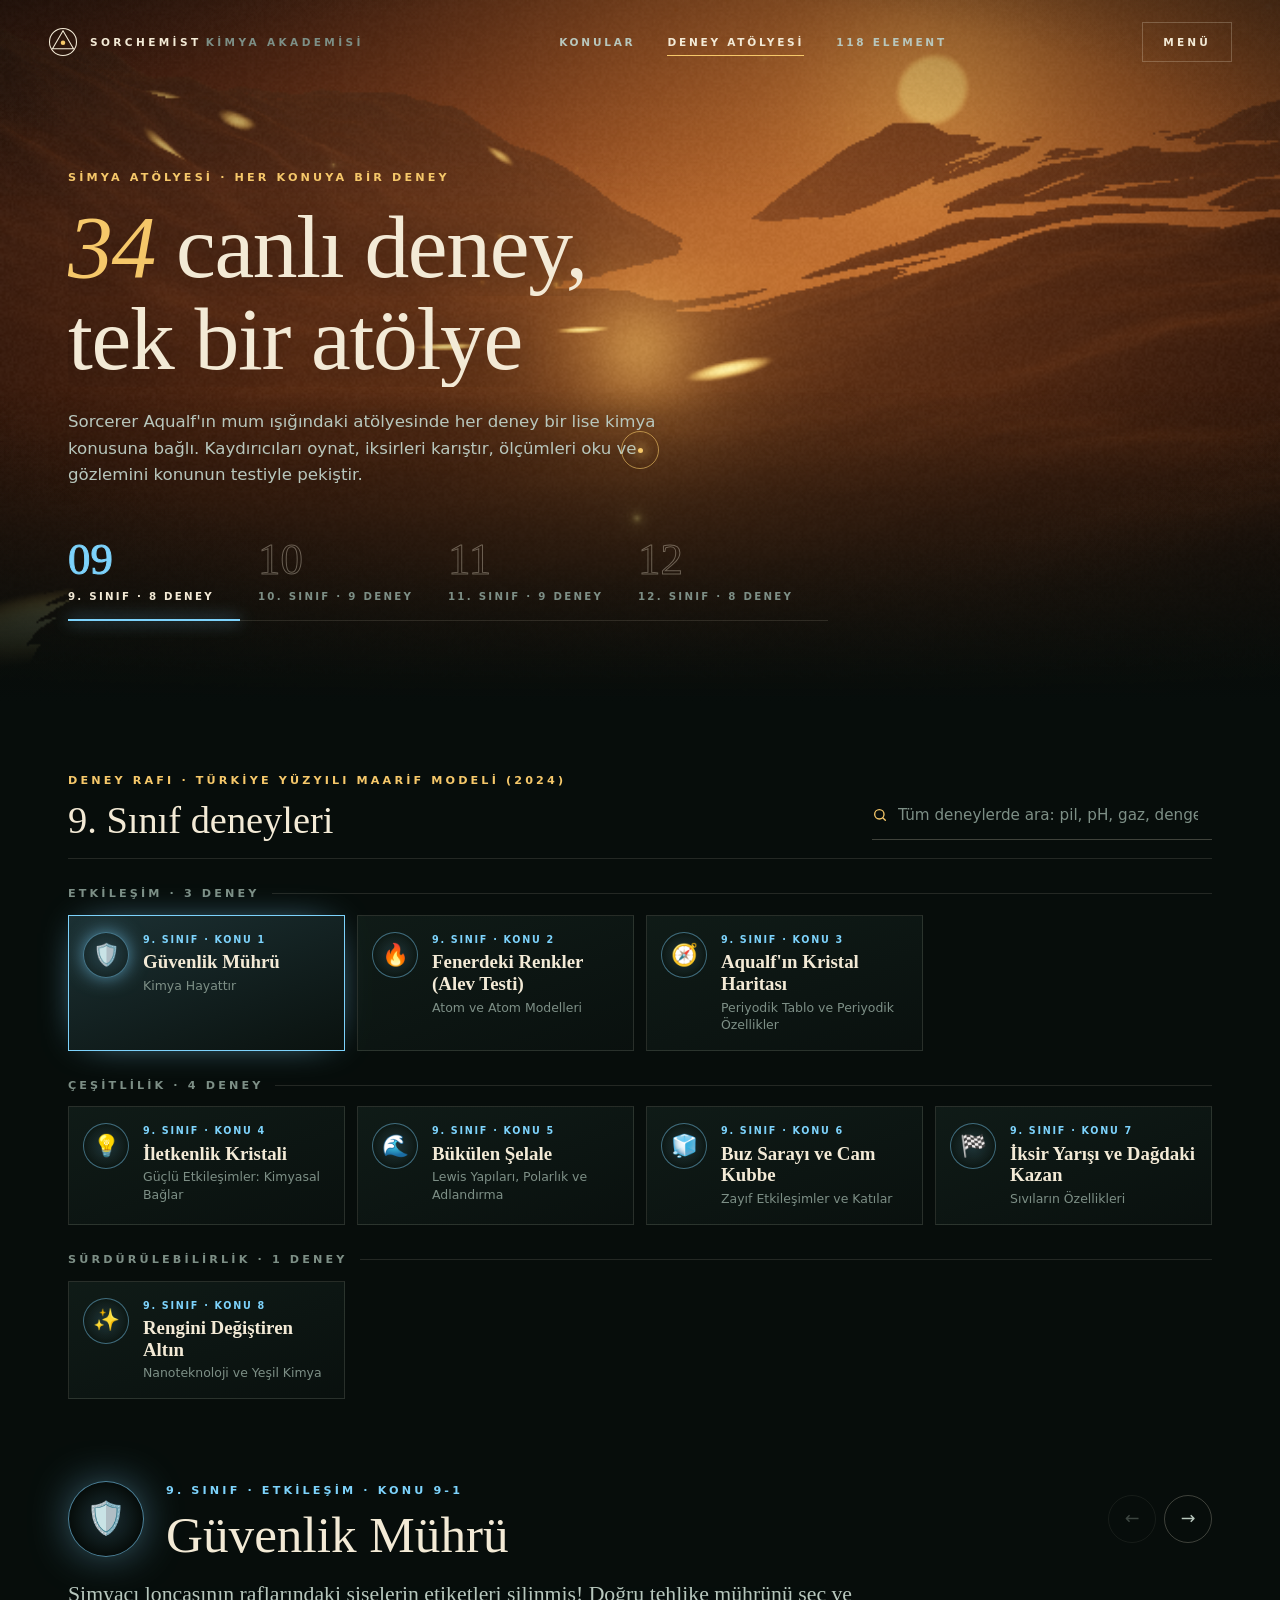
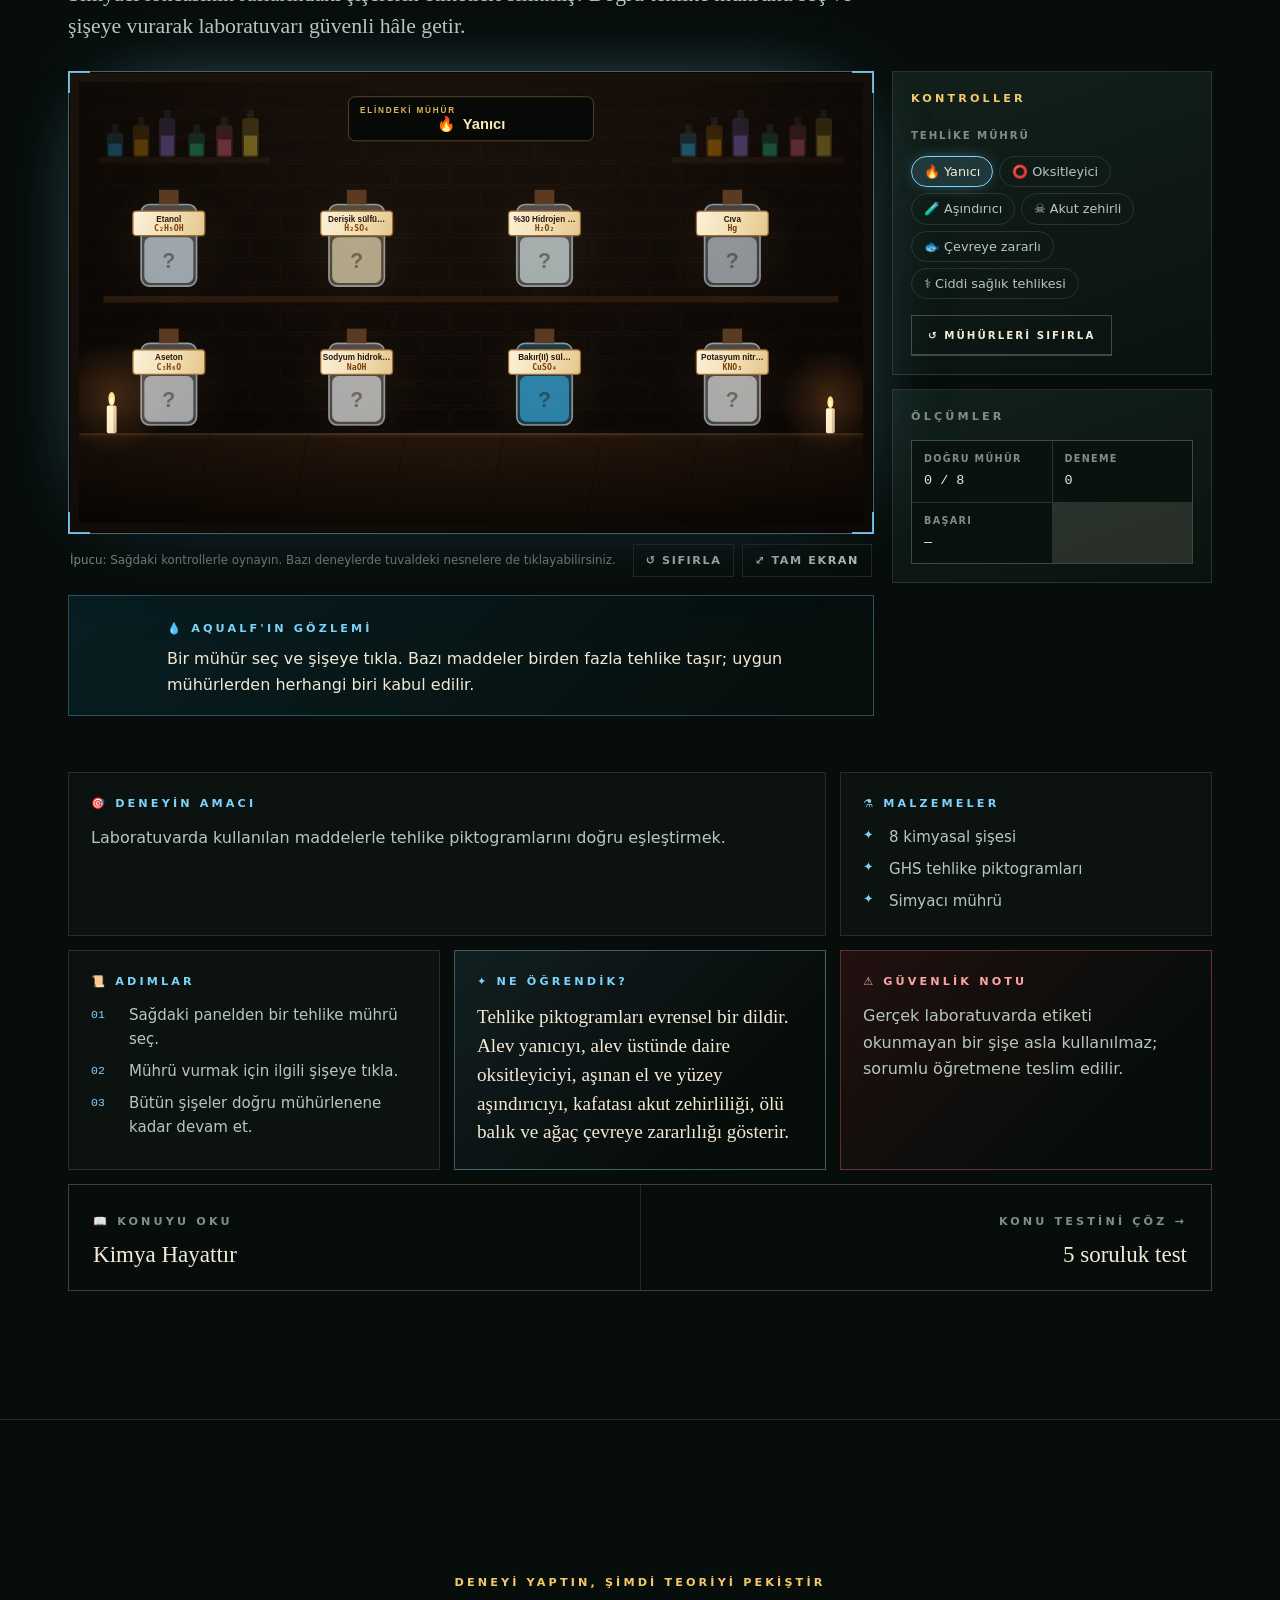
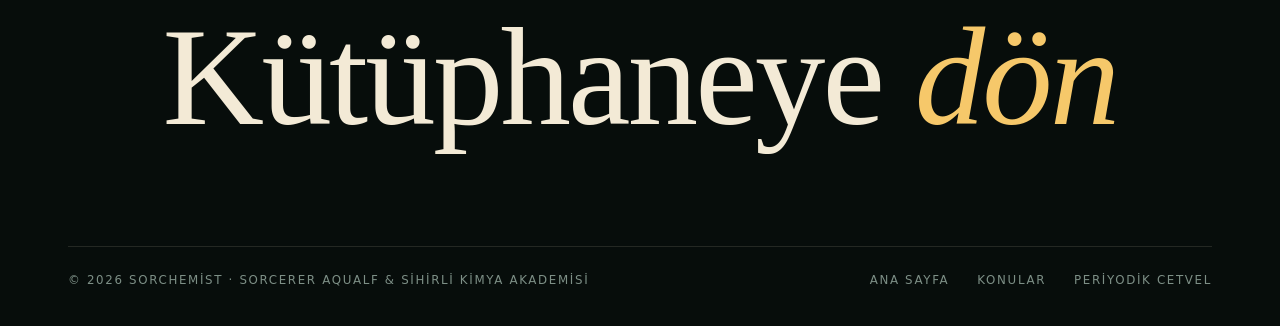
==== commit 573f4320: "Meşale vadisi ana ekranı, ses kaldırıldı" ====
--- a/deneyler.html
+++ b/deneyler.html
@@ -175,7 +175,6 @@
       <a href="index.html#periyodik-tablo">118 Element</a>
     </nav>
     <div class="top-actions">
-      <button class="sound-btn" id="sound-btn" type="button" aria-pressed="false" aria-label="Ortam sesini aç" data-magnetic><span class="bars" aria-hidden="true"><i></i><i></i><i></i><i></i></span></button>
       <button class="menu-btn" id="menu-btn" type="button" aria-expanded="false" aria-controls="menu" data-magnetic>Menü</button>
     </div>
   </header>
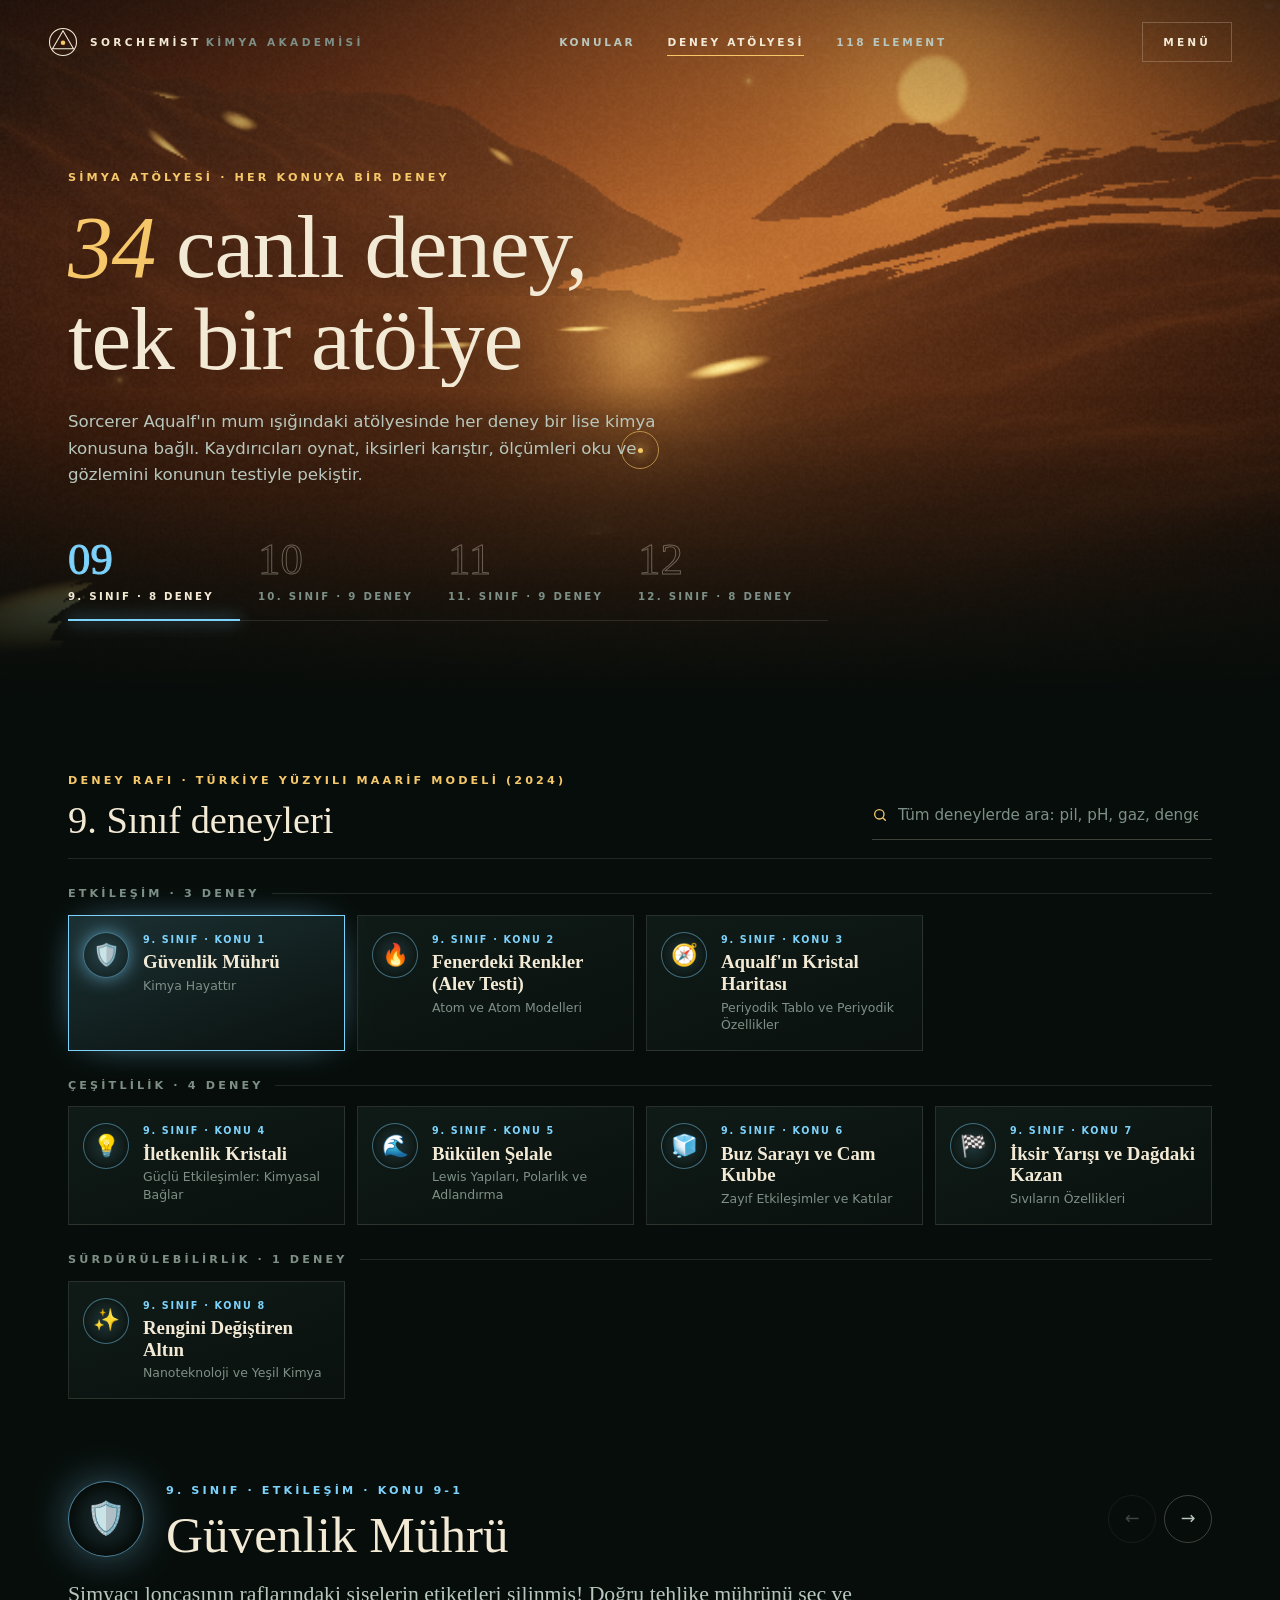
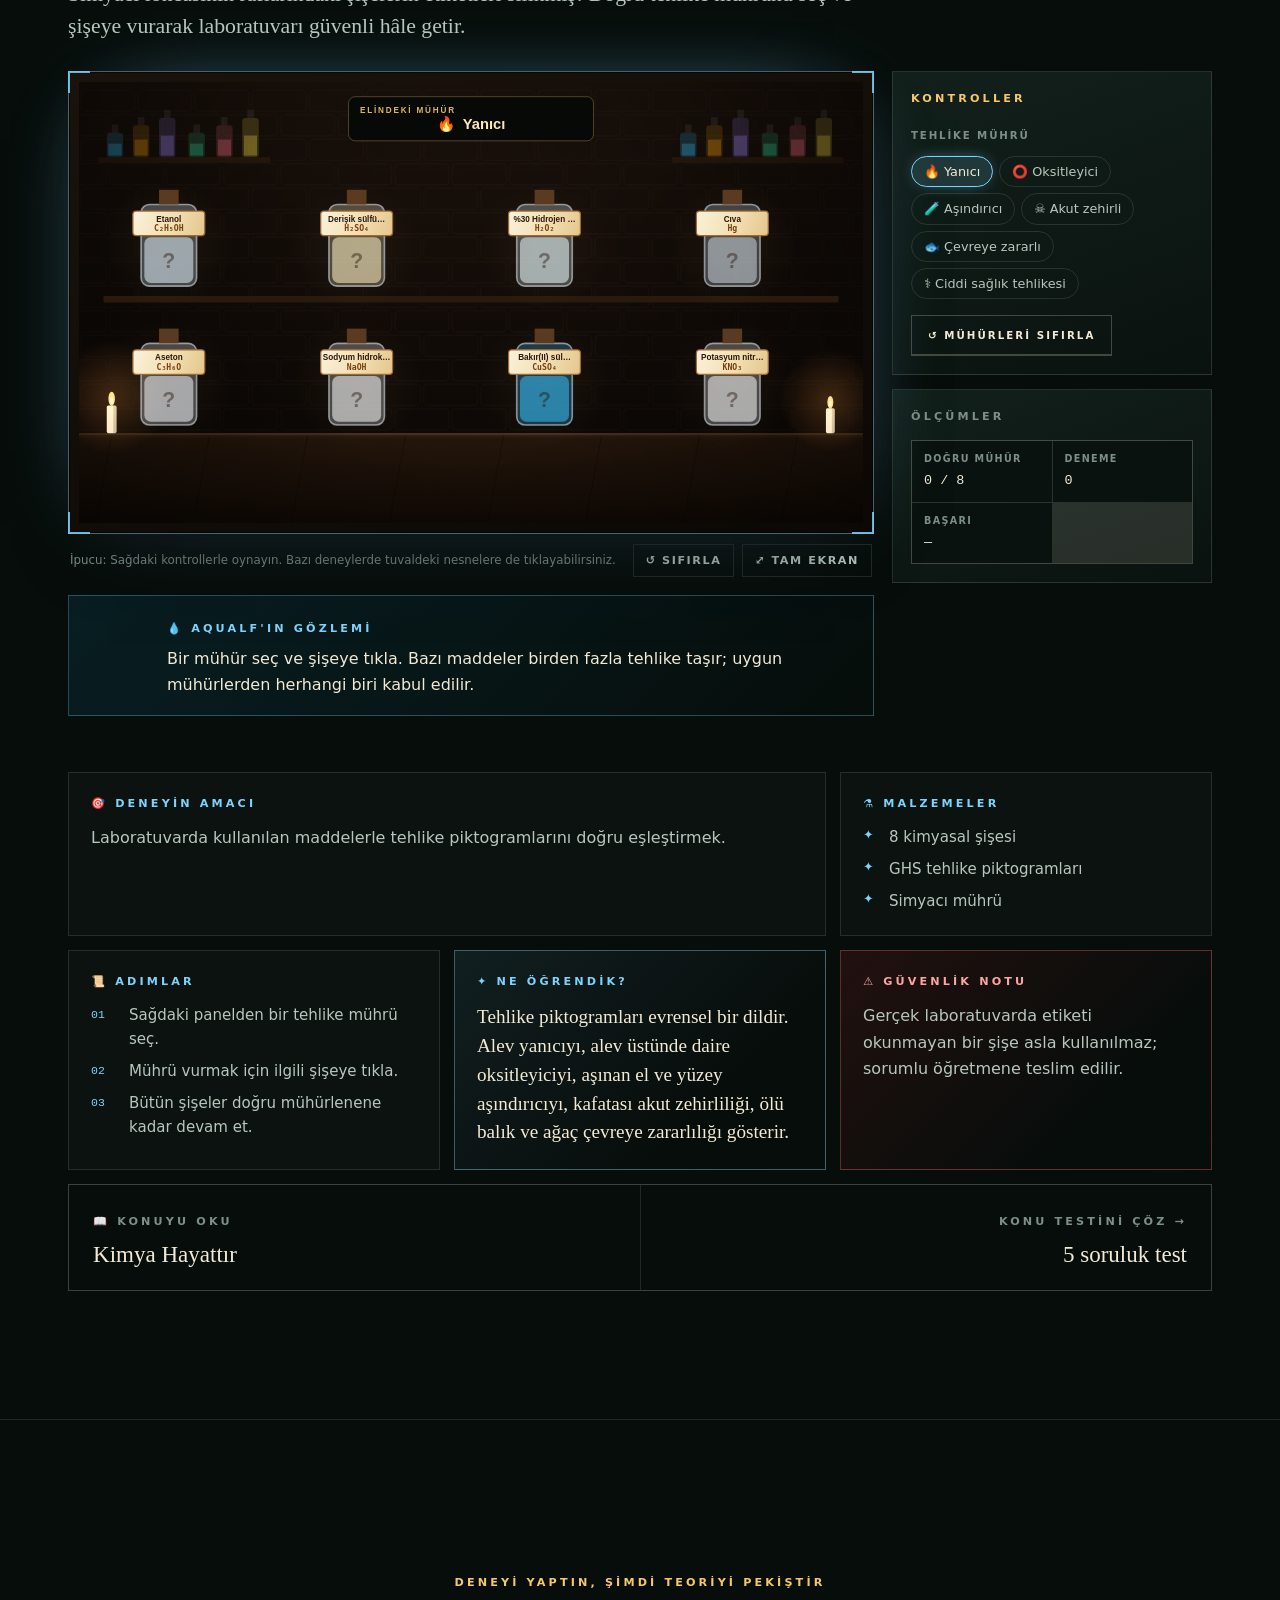
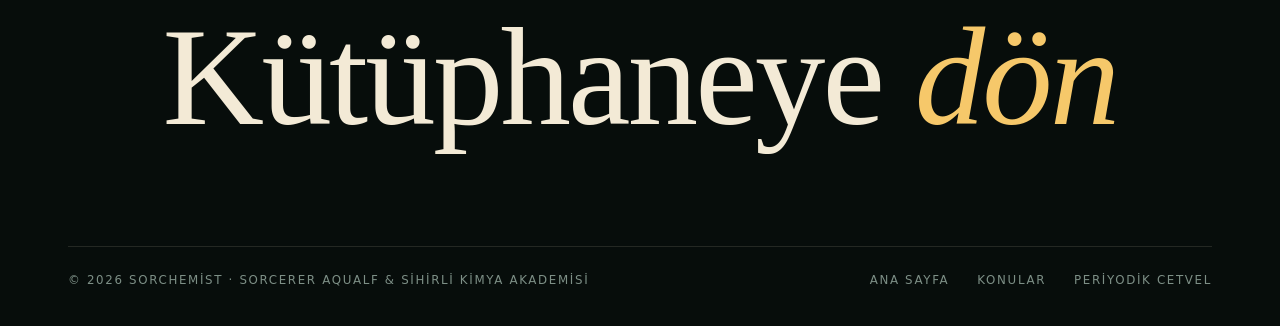
==== commit 1ead619e: "Önbellek kırıcı sürüm etiketleri" ====
--- a/deneyler.html
+++ b/deneyler.html
@@ -19,7 +19,7 @@
   <link rel="preconnect" href="https://fonts.googleapis.com">
   <link rel="preconnect" href="https://fonts.gstatic.com" crossorigin>
   <link href="https://fonts.googleapis.com/css2?family=Cinzel:wght@500;600;700;800&family=Cormorant+Garamond:ital,wght@0,400;0,500;0,600;1,400;1,500&family=Plus+Jakarta+Sans:wght@400;500;600;700;800&family=JetBrains+Mono:wght@500;600&display=swap" rel="stylesheet">
-  <link rel="stylesheet" href="assets/sorchemist.css">
+  <link rel="stylesheet" href="assets/sorchemist.css?v=3">
   <style>
     /* ---------- Sınıf sekmeleri ---------- */
     .grade-tabs { position: relative; display: flex; flex-wrap: wrap; margin-top: 34px; border-bottom: 1px solid var(--line); max-width: 760px; }
@@ -274,17 +274,17 @@
     </div>
   </footer>
 
-  <script src="assets/sorchemist.js"></script>
-  <script src="assets/scene.js"></script>
-  <script src="data/sinif9.js"></script>
-  <script src="data/sinif10.js"></script>
-  <script src="data/sinif11.js"></script>
-  <script src="data/sinif12.js"></script>
-  <script src="assets/atolye.js"></script>
-  <script src="assets/deneyler-9.js"></script>
-  <script src="assets/deneyler-10.js"></script>
-  <script src="assets/deneyler-11.js"></script>
-  <script src="assets/deneyler-12.js"></script>
+  <script src="assets/sorchemist.js?v=3"></script>
+  <script src="assets/scene.js?v=3"></script>
+  <script src="data/sinif9.js?v=3"></script>
+  <script src="data/sinif10.js?v=3"></script>
+  <script src="data/sinif11.js?v=3"></script>
+  <script src="data/sinif12.js?v=3"></script>
+  <script src="assets/atolye.js?v=3"></script>
+  <script src="assets/deneyler-9.js?v=3"></script>
+  <script src="assets/deneyler-10.js?v=3"></script>
+  <script src="assets/deneyler-11.js?v=3"></script>
+  <script src="assets/deneyler-12.js?v=3"></script>
   <script>
   (() => {
     "use strict";
--- a/assets/sorchemist.css
+++ b/assets/sorchemist.css
@@ -99,14 +99,6 @@
 .top-nav a:hover, .top-nav a[aria-current="page"] { color: var(--ink-1); }
 .top-nav a:hover::after, .top-nav a[aria-current="page"]::after { transform: scaleX(1); transform-origin: left; }
 .top-actions { display: flex; align-items: center; gap: 14px; }
-.sound-btn { width: 40px; height: 40px; border-radius: 50%; border: 1px solid var(--line-2); display: grid; place-items: center; transition: border-color .3s; }
-.sound-btn:hover { border-color: var(--gold); }
-.bars { display: flex; align-items: center; gap: 2px; height: 12px; }
-.bars i { width: 2px; height: 3px; background: var(--ink-1); border-radius: 1px; transition: height .3s; }
-.sound-on .bars i { animation: eq 1s ease-in-out infinite; }
-.sound-on .bars i:nth-child(2) { animation-delay: -.3s; }
-.sound-on .bars i:nth-child(3) { animation-delay: -.6s; }
-.sound-on .bars i:nth-child(4) { animation-delay: -.15s; }
 @keyframes eq { 0%,100% { height: 3px; } 50% { height: 12px; } }
 .menu-btn { height: 40px; padding: 0 20px; border: 1px solid var(--line-2); font-size: .66rem; font-weight: 700; letter-spacing: .3em; text-transform: uppercase; transition: border-color .3s, background .3s, color .3s; }
 .menu-btn:hover { border-color: var(--gold); }
